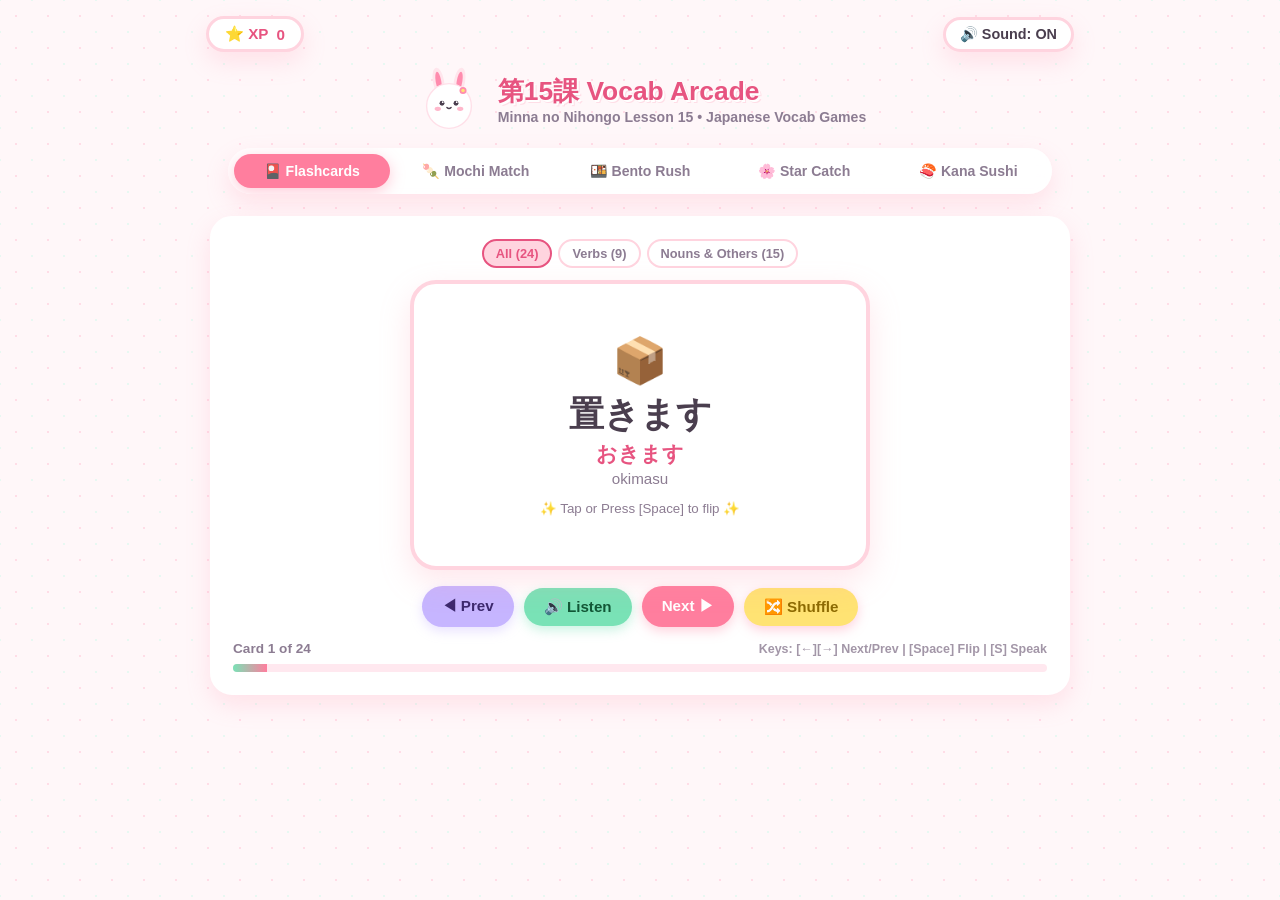
==== Exercise.htm @ 70bf2cc8 "Quick update" ====
<!DOCTYPE html>
<html lang="ja">
<head>
  <meta charset="UTF-8">
  <meta name="viewport" content="width=device-width, initial-scale=1.0, maximum-scale=1.0, user-scalable=no">
  <title>みんなの日本語 第15課 | Kawaii Vocab Arcade 🌸</title>
  <style>
    :root {
      --bg-cream: #FFF7F9;
      --card-bg: #FFFFFF;
      --pink-primary: #FF7E9E;
      --pink-light: #FFD4DF;
      --pink-deep: #E75480;
      --mint: #79E2B6;
      --mint-dark: #2F9B6E;
      --mint-light: #EEFFF7;
      --lavender: #C6B5FF;
      --sky: #8CD9FF;
      --yellow: #FFE373;
      --yellow-dark: #8C6A00;
      --text-main: #4A3E4E;
      --text-muted: #8C7C92;
      --shadow: 0 10px 25px rgba(255, 142, 170, 0.2);
      --radius: 22px;
      --font-main: 'Segoe UI', -apple-system, BlinkMacSystemFont, 'Hiragino Maru Gothic ProN', 'Meiryo', sans-serif;
    }

    * {
      box-sizing: border-box;
      margin: 0;
      padding: 0;
      user-select: none;
      -webkit-user-select: none;
      -webkit-tap-highlight-color: transparent;
    }

    body {
      background: var(--bg-cream);
      color: var(--text-main);
      font-family: var(--font-main);
      min-height: 100vh;
      display: flex;
      flex-direction: column;
      align-items: center;
      padding-bottom: 40px;
      overflow-x: hidden;
      background-image: 
        radial-gradient(#FFDDE7 1.5px, transparent 1.5px),
        radial-gradient(#E8F8F2 1.5px, var(--bg-cream) 1.5px);
      background-size: 32px 32px;
      background-position: 0 0, 16px 16px;
    }

    header {
      width: 100%;
      max-width: 900px;
      padding: 16px 16px 8px;
      display: flex;
      flex-direction: column;
      align-items: center;
    }

    .top-bar {
      width: 100%;
      display: flex;
      justify-content: space-between;
      align-items: center;
      margin-bottom: 12px;
    }

    .xp-badge {
      background: white;
      border: 3px solid var(--pink-light);
      padding: 6px 16px;
      border-radius: 50px;
      font-weight: 800;
      font-size: 0.95rem;
      color: var(--pink-deep);
      box-shadow: var(--shadow);
      display: flex;
      align-items: center;
      gap: 8px;
    }

    .audio-toggle-btn {
      background: white;
      border: 3px solid var(--pink-light);
      border-radius: 50px;
      padding: 6px 14px;
      cursor: pointer;
      font-size: 0.9rem;
      font-weight: 700;
      color: var(--text-main);
      box-shadow: var(--shadow);
      transition: all 0.2s;
    }
    .audio-toggle-btn:active {
      transform: scale(0.96);
    }

    .header-content {
      display: flex;
      align-items: center;
      gap: 14px;
      margin-bottom: 14px;
    }

    .mascot-container {
      width: 70px;
      height: 70px;
      animation: float 3s ease-in-out infinite;
      cursor: pointer;
      transition: transform 0.2s;
      flex-shrink: 0;
    }
    .mascot-container:active {
      transform: scale(1.15) rotate(6deg);
    }

    @keyframes float {
      0%, 100% { transform: translateY(0px); }
      50% { transform: translateY(-7px); }
    }

    .title-group h1 {
      font-size: 1.65rem;
      font-weight: 900;
      color: var(--pink-deep);
      text-shadow: 2px 2px 0px #FFF, 3px 3px 0px rgba(255, 126, 158, 0.2);
    }

    .title-group p {
      font-size: 0.88rem;
      color: var(--text-muted);
      font-weight: 600;
    }

    .tabs-nav {
      display: flex;
      gap: 8px;
      max-width: 900px;
      width: 95%;
      overflow-x: auto;
      padding: 6px;
      background: rgba(255, 255, 255, 0.9);
      backdrop-filter: blur(8px);
      border-radius: 50px;
      box-shadow: var(--shadow);
      scrollbar-width: none;
    }
    .tabs-nav::-webkit-scrollbar { display: none; }

    .tab-btn {
      flex: 1;
      min-width: 120px;
      padding: 9px 12px;
      border: none;
      outline: none;
      background: transparent;
      border-radius: 40px;
      font-family: inherit;
      font-weight: 800;
      font-size: 0.88rem;
      color: var(--text-muted);
      cursor: pointer;
      display: flex;
      align-items: center;
      justify-content: center;
      gap: 6px;
      transition: all 0.2s ease;
      white-space: nowrap;
    }

    .tab-btn.active {
      background: var(--pink-primary);
      color: white;
      box-shadow: 0 4px 15px rgba(255, 126, 158, 0.4);
    }

    main {
      width: 95%;
      max-width: 860px;
      margin-top: 14px;
    }

    .game-section {
      display: none;
      animation: fadeIn 0.25s ease-out forwards;
    }
    .game-section.active {
      display: block;
    }

    @keyframes fadeIn {
      from { opacity: 0; transform: translateY(6px); }
      to { opacity: 1; transform: translateY(0); }
    }

    .kawaii-box {
      background: var(--card-bg);
      border-radius: var(--radius);
      box-shadow: var(--shadow);
      border: 3px solid #FFF;
      padding: 20px;
      position: relative;
    }

    .btn-cute {
      background: var(--pink-primary);
      color: white;
      border: none;
      padding: 10px 20px;
      border-radius: 50px;
      font-family: inherit;
      font-size: 0.95rem;
      font-weight: 800;
      cursor: pointer;
      transition: all 0.15s;
      box-shadow: 0 4px 12px rgba(255, 126, 158, 0.35);
      display: inline-flex;
      align-items: center;
      justify-content: center;
      gap: 6px;
    }
    .btn-cute:active { transform: scale(0.96); }

    .btn-mint {
      background: var(--mint);
      color: #115736;
      box-shadow: 0 4px 12px rgba(121, 226, 182, 0.4);
    }

    .btn-lavender {
      background: var(--lavender);
      color: #3b286d;
      box-shadow: 0 4px 12px rgba(198, 181, 255, 0.4);
    }

    /* GAME 1: FLASHCARDS */
    .flashcard-wrapper {
      perspective: 1000px;
      width: 100%;
      max-width: 460px;
      height: 290px;
      margin: 10px auto 16px;
      cursor: pointer;
    }

    .flashcard-inner {
      width: 100%;
      height: 100%;
      position: relative;
      transform-style: preserve-3d;
      transition: transform 0.5s cubic-bezier(0.175, 0.885, 0.32, 1.2);
      border-radius: 26px;
      box-shadow: 0 12px 30px rgba(255, 158, 181, 0.25);
    }

    .flashcard-wrapper.flipped .flashcard-inner {
      transform: rotateY(180deg);
    }

    .card-face {
      position: absolute;
      width: 100%;
      height: 100%;
      backface-visibility: hidden;
      -webkit-backface-visibility: hidden;
      border-radius: 26px;
      background: white;
      border: 4px solid var(--pink-light);
      display: flex;
      flex-direction: column;
      justify-content: center;
      align-items: center;
      padding: 20px;
      text-align: center;
    }

    .card-back {
      transform: rotateY(180deg);
      background: #FFFDF9;
      border-color: var(--yellow);
    }

    .card-face .card-icon {
      font-size: 2.8rem;
      margin-bottom: 4px;
    }

    .card-face .kanji-text {
      font-size: 2.2rem;
      font-weight: 900;
      color: var(--text-main);
    }

    .card-face .kana-text {
      font-size: 1.3rem;
      font-weight: 700;
      color: var(--pink-deep);
      margin-top: 2px;
    }

    .card-face .romaji-text {
      font-size: 0.95rem;
      color: var(--text-muted);
      margin-top: 2px;
    }

    .card-face .english-text {
      font-size: 1.6rem;
      font-weight: 900;
      color: var(--pink-deep);
      margin-bottom: 10px;
    }

    .example-sentence {
      background: #FFF0F5;
      padding: 10px 14px;
      border-radius: 12px;
      font-size: 0.9rem;
      color: #6C4A5B;
      border-left: 4px solid var(--pink-primary);
      text-align: left;
      width: 100%;
    }

    .card-controls {
      display: flex;
      justify-content: center;
      align-items: center;
      gap: 10px;
      flex-wrap: wrap;
    }

    .card-meta-bar {
      display: flex;
      justify-content: space-between;
      align-items: center;
      font-weight: 700;
      color: var(--text-muted);
      font-size: 0.85rem;
      margin-top: 14px;
    }

    .progress-bar-container {
      width: 100%;
      height: 8px;
      background: #FFE8EF;
      border-radius: 20px;
      overflow: hidden;
      margin-top: 8px;
    }

    .progress-fill {
      height: 100%;
      background: linear-gradient(90deg, var(--mint), var(--pink-primary));
      width: 0%;
      transition: width 0.3s;
    }

    .filter-tags {
      display: flex;
      gap: 6px;
      justify-content: center;
      margin-bottom: 12px;
      flex-wrap: wrap;
    }

    .tag-btn {
      padding: 5px 12px;
      border-radius: 30px;
      border: 2px solid var(--pink-light);
      background: white;
      font-size: 0.8rem;
      font-weight: 700;
      color: var(--text-muted);
      cursor: pointer;
    }
    .tag-btn.active {
      background: var(--pink-light);
      color: var(--pink-deep);
      border-color: var(--pink-deep);
    }

    /* GAME 2: MOCHI MATCH (MEMORY) */
    .memory-stats {
      display: flex;
      justify-content: space-around;
      margin-bottom: 14px;
      font-weight: 800;
      color: var(--text-muted);
      font-size: 0.95rem;
    }
    .memory-stats span {
      color: var(--pink-deep);
      font-size: 1.15rem;
    }

    .memory-grid {
      display: grid;
      grid-template-columns: repeat(4, 1fr);
      gap: 10px;
    }

    @media (max-width: 600px) {
      .memory-grid {
        grid-template-columns: repeat(3, 1fr);
      }
    }

    .memory-card {
      height: 100px;
      position: relative;
      cursor: pointer;
      border-radius: 16px;
      perspective: 800px;
    }

    .memory-card-inner {
      width: 100%;
      height: 100%;
      position: relative;
      transform-style: preserve-3d;
      transition: transform 0.35s ease;
      border-radius: 16px;
    }

    .memory-card.flipped .memory-card-inner,
    .memory-card.matched .memory-card-inner {
      transform: rotateY(180deg);
    }

    .memory-face {
      position: absolute;
      width: 100%;
      height: 100%;
      backface-visibility: hidden;
      -webkit-backface-visibility: hidden;
      border-radius: 16px;
      display: flex;
      flex-direction: column;
      justify-content: center;
      align-items: center;
      padding: 6px;
      text-align: center;
      font-weight: 800;
      border: 3px solid #FFF;
      box-shadow: 0 4px 10px rgba(255, 142, 170, 0.15);
    }

    .memory-front {
      background: linear-gradient(135deg, #FFB8CE, #FF8CAE);
      color: white;
      font-size: 1.8rem;
    }

    .memory-back {
      background: white;
      transform: rotateY(180deg);
      border-color: var(--pink-light);
      color: var(--text-main);
      font-size: 0.92rem;
      line-height: 1.2;
    }

    .memory-back .sub {
      font-size: 0.75rem;
      color: var(--pink-deep);
      margin-top: 3px;
      font-weight: 700;
    }

    /* Fixed matched state */
    .memory-card.matched {
      pointer-events: none;
      cursor: default;
    }

    .memory-card.matched .memory-back {
      background: var(--mint-light) !important;
      border: 3px solid var(--mint-dark) !important;
      box-shadow: 0 4px 12px rgba(61, 184, 133, 0.35);
    }

    .memory-card.matched .sub {
      color: var(--mint-dark);
    }

    .matched-badge {
      position: absolute;
      top: 3px;
      right: 5px;
      font-size: 0.75rem;
      color: var(--mint-dark);
    }

    /* GAME 3: BENTO SPEED QUIZ */
    .quiz-header {
      display: flex;
      justify-content: space-between;
      align-items: center;
      margin-bottom: 10px;
    }

    .quiz-streak {
      background: var(--yellow);
      color: var(--yellow-dark);
      padding: 5px 12px;
      border-radius: 30px;
      font-weight: 800;
      font-size: 0.85rem;
      display: inline-flex;
      align-items: center;
      gap: 4px;
    }

    .timer-bar {
      width: 100%;
      height: 9px;
      background: #FFE8EE;
      border-radius: 20px;
      overflow: hidden;
      margin-bottom: 16px;
    }

    .timer-fill {
      height: 100%;
      background: var(--pink-primary);
      width: 100%;
      transition: width 0.1s linear;
    }

    .quiz-question-box {
      text-align: center;
      padding: 22px 16px;
      background: #FFF9FA;
      border: 3px dashed var(--pink-light);
      border-radius: 18px;
      margin-bottom: 18px;
    }

    .quiz-prompt-label {
      font-size: 0.8rem;
      font-weight: 700;
      color: var(--text-muted);
      text-transform: uppercase;
      letter-spacing: 1px;
    }

    .quiz-prompt-word {
      font-size: 2.1rem;
      font-weight: 900;
      color: var(--pink-deep);
      margin-top: 4px;
    }

    .quiz-prompt-sub {
      font-size: 1.1rem;
      color: var(--text-muted);
      font-weight: 700;
    }

    .quiz-options-grid {
      display: grid;
      grid-template-columns: 1fr 1fr;
      gap: 12px;
    }

    @media (max-width: 550px) {
      .quiz-options-grid { grid-template-columns: 1fr; }
    }

    .quiz-opt-btn {
      background: white;
      border: 3px solid var(--pink-light);
      padding: 14px 12px;
      border-radius: 16px;
      font-family: inherit;
      font-size: 1rem;
      font-weight: 800;
      color: var(--text-main);
      cursor: pointer;
      transition: all 0.15s;
      display: flex;
      align-items: center;
      justify-content: flex-start;
      gap: 10px;
      text-align: left;
    }

    .quiz-opt-key {
      background: #FFE5EE;
      color: var(--pink-deep);
      width: 26px;
      height: 26px;
      border-radius: 50%;
      display: flex;
      align-items: center;
      justify-content: center;
      font-size: 0.8rem;
      flex-shrink: 0;
    }

    .quiz-opt-btn:active {
      transform: scale(0.98);
    }

    .quiz-opt-btn.correct {
      background: var(--mint) !important;
      border-color: var(--mint-dark) !important;
      color: #0A5531 !important;
    }

    .quiz-opt-btn.wrong {
      background: #FFD4D4 !important;
      border-color: #FF6868 !important;
      color: #901111 !important;
    }

    /* GAME 4: FALLING STAR CATCHER */
    .catcher-arena {
      width: 100%;
      height: 360px;
      background: linear-gradient(180deg, #1A1838 0%, #3B2A63 70%, #683F75 100%);
      border-radius: 20px;
      position: relative;
      overflow: hidden;
      box-shadow: inset 0 0 20px rgba(0,0,0,0.3);
    }

    .catcher-pause-screen {
      position: absolute;
      top: 0;
      left: 0;
      width: 100%;
      height: 100%;
      background: rgba(26, 24, 56, 0.88);
      backdrop-filter: blur(4px);
      display: none;
      flex-direction: column;
      justify-content: center;
      align-items: center;
      color: white;
      z-index: 50;
      text-align: center;
      padding: 20px;
    }

    .falling-star {
      position: absolute;
      background: white;
      padding: 8px 16px;
      border-radius: 30px;
      font-weight: 900;
      font-size: 1.15rem;
      color: #3C1E5A;
      box-shadow: 0 0 15px rgba(255, 255, 255, 0.9), 0 0 30px rgba(255, 215, 100, 0.5);
      border: 3px solid var(--yellow);
      display: flex;
      align-items: center;
      gap: 6px;
      white-space: nowrap;
      z-index: 10;
      transform: translateX(-50%);
    }

    .star-basket-zone {
      position: absolute;
      bottom: 0;
      left: 0;
      width: 100%;
      padding: 10px;
      display: grid;
      grid-template-columns: repeat(3, 1fr);
      gap: 8px;
      background: rgba(255, 255, 255, 0.15);
      backdrop-filter: blur(5px);
    }

    .basket-btn {
      background: white;
      border: 3px solid var(--yellow);
      border-radius: 14px;
      padding: 10px 4px;
      font-family: inherit;
      font-weight: 800;
      font-size: 0.85rem;
      color: #3C1E5A;
      cursor: pointer;
      text-align: center;
      transition: all 0.15s;
    }
    .basket-btn:active {
      background: var(--yellow);
      transform: scale(0.96);
    }

    .catcher-stats {
      display: flex;
      justify-content: space-between;
      color: white;
      font-weight: 800;
      padding: 10px 16px;
      font-size: 0.95rem;
      position: relative;
      z-index: 5;
    }

    /* GAME 5: SUSHI KANA SCRAMBLE */
    .scramble-target {
      text-align: center;
      margin-bottom: 18px;
    }

    .scramble-en {
      font-size: 1.65rem;
      font-weight: 900;
      color: var(--pink-deep);
    }

    .scramble-kanji {
      font-size: 1.1rem;
      color: var(--text-muted);
      font-weight: 700;
      margin-top: 3px;
    }

    .scramble-slots {
      display: flex;
      gap: 8px;
      justify-content: center;
      margin-bottom: 20px;
      min-height: 55px;
      flex-wrap: wrap;
    }

    .slot-box {
      width: 50px;
      height: 55px;
      border-bottom: 4px solid var(--pink-primary);
      background: #FFF1F5;
      border-radius: 12px 12px 4px 4px;
      display: flex;
      align-items: center;
      justify-content: center;
      font-size: 1.5rem;
      font-weight: 900;
      color: var(--pink-deep);
      cursor: pointer;
      transition: all 0.15s;
    }
    .slot-box:active {
      background: #FFE2EB;
    }

    .scramble-tiles {
      display: flex;
      gap: 10px;
      justify-content: center;
      flex-wrap: wrap;
      margin-bottom: 20px;
    }

    .kana-tile {
      width: 54px;
      height: 58px;
      background: white;
      border: 3px solid var(--pink-light);
      border-radius: 16px;
      display: flex;
      align-items: center;
      justify-content: center;
      font-size: 1.5rem;
      font-weight: 900;
      color: var(--text-main);
      cursor: pointer;
      box-shadow: 0 4px 10px rgba(255, 142, 170, 0.15);
      transition: all 0.15s;
    }
    .kana-tile:active {
      transform: scale(0.92);
    }

    .kana-tile.used {
      opacity: 0.2;
      transform: scale(0.9);
      pointer-events: none;
    }

    /* MODAL */
    .modal-overlay {
      position: fixed;
      top: 0;
      left: 0;
      width: 100vw;
      height: 100vh;
      background: rgba(0, 0, 0, 0.45);
      backdrop-filter: blur(4px);
      display: none;
      justify-content: center;
      align-items: center;
      z-index: 1000;
      padding: 20px;
    }

    .modal-overlay.active {
      display: flex;
      animation: fadeIn 0.3s;
    }

    .modal-card {
      background: white;
      border-radius: 26px;
      padding: 30px 20px;
      text-align: center;
      max-width: 400px;
      width: 100%;
      border: 4px solid var(--pink-light);
      box-shadow: 0 20px 40px rgba(0,0,0,0.2);
    }

    .modal-card h2 {
      font-size: 1.8rem;
      color: var(--pink-deep);
      margin-bottom: 8px;
    }

    .modal-card p {
      color: var(--text-muted);
      margin-bottom: 20px;
      font-weight: 600;
      font-size: 0.95rem;
    }

    #confetti-canvas {
      position: fixed;
      top: 0;
      left: 0;
      width: 100%;
      height: 100%;
      pointer-events: none;
      z-index: 999;
    }
  </style>
</head>
<body>

  <canvas id="confetti-canvas"></canvas>

  <header>
    <div class="top-bar">
      <div class="xp-badge">
        <span>⭐ XP</span>
        <span id="player-xp">0</span>
      </div>
      <button class="audio-toggle-btn" id="sound-btn" onclick="toggleAudio()">🔊 Sound: ON</button>
    </div>

    <div class="header-content">
      <div class="mascot-container" onclick="mascotCheer()" title="Click me for a cheer!">
        <svg viewBox="0 0 100 100" width="100%" height="100%">
          <ellipse cx="35" cy="25" rx="8" ry="20" fill="#FFE5EC" transform="rotate(-10 35 25)" />
          <ellipse cx="35" cy="25" rx="4" ry="14" fill="#FF8CAE" transform="rotate(-10 35 25)" />
          <ellipse cx="65" cy="25" rx="8" ry="20" fill="#FFE5EC" transform="rotate(10 65 25)" />
          <ellipse cx="65" cy="25" rx="4" ry="14" fill="#FF8CAE" transform="rotate(10 65 25)" />
          <circle cx="50" cy="60" r="32" fill="#FFFFFF" stroke="#FFE0E9" stroke-width="2" />
          <circle cx="40" cy="56" r="3.5" fill="#4A3E4E" />
          <circle cx="41" cy="54.5" r="1.2" fill="#FFFFFF" />
          <circle cx="60" cy="56" r="3.5" fill="#4A3E4E" />
          <circle cx="61" cy="54.5" r="1.2" fill="#FFFFFF" />
          <ellipse cx="34" cy="64" rx="4.5" ry="3" fill="#FFA5BE" opacity="0.8" />
          <ellipse cx="66" cy="64" rx="4.5" ry="3" fill="#FFA5BE" opacity="0.8" />
          <path d="M 47 62 Q 50 65 53 62" fill="none" stroke="#4A3E4E" stroke-width="2" stroke-linecap="round" />
          <circle cx="70" cy="38" r="5" fill="#FF8CAE" />
          <circle cx="70" cy="38" r="2.5" fill="#FFE373" />
        </svg>
      </div>

      <div class="title-group">
        <h1 id="lesson-title">第15課 Vocab Arcade</h1>
        <p id="lesson-subtitle">Minna no Nihongo Lesson 15 • Japanese Vocab Games</p>
      </div>
    </div>

    <nav class="tabs-nav">
      <button class="tab-btn active" data-tab="cards" onclick="switchTab('cards', this)">🎴 Flashcards</button>
      <button class="tab-btn" data-tab="memory" onclick="switchTab('memory', this)">🍡 Mochi Match</button>
      <button class="tab-btn" data-tab="quiz" onclick="switchTab('quiz', this)">🍱 Bento Rush</button>
      <button class="tab-btn" data-tab="catcher" onclick="switchTab('catcher', this)">🌸 Star Catch</button>
      <button class="tab-btn" data-tab="scramble" onclick="switchTab('scramble', this)">🍣 Kana Sushi</button>
      <button class="tab-btn" id="guide-tab" data-tab="guide" onclick="switchTab('guide', this)" style="display:none;">📘 Lesson Guide</button>
    </nav>
  </header>

  <main>
    <!-- TAB 1: FLASHCARDS -->
    <section id="tab-cards" class="game-section active">
      <div class="kawaii-box">
        <div class="filter-tags" id="filter-tags">
          <button class="tag-btn active" onclick="filterCards('all', this)">All (24)</button>
          <button class="tag-btn" onclick="filterCards('verb', this)">Verbs (9)</button>
          <button class="tag-btn" onclick="filterCards('noun', this)">Nouns & Others (15)</button>
        </div>

        <div class="flashcard-wrapper" onclick="flipCard()">
          <div class="flashcard-inner" id="flashcard-inner">
            <div class="card-face card-front">
              <div class="card-icon" id="fc-icon">📦</div>
              <div class="kanji-text" id="fc-kanji">置きます</div>
              <div class="kana-text" id="fc-kana">おきます</div>
              <div class="romaji-text" id="fc-romaji">okimasu</div>
              <small style="margin-top: 14px; color: var(--text-muted);">✨ Tap or Press [Space] to flip ✨</small>
            </div>
            <div class="card-face card-back">
              <div class="card-icon" id="fc-icon-back">📦</div>
              <div class="english-text" id="fc-en">put, place</div>
              <div class="example-sentence" id="fc-example">ここに 荷物を 置いても いいです。</div>
              <small style="margin-top: 12px; color: var(--text-muted);">Grammar point: 〜てもいいです</small>
            </div>
          </div>
        </div>

        <div class="card-controls">
          <button class="btn-cute btn-lavender" onclick="prevCard()" title="Keyboard: [←]">◀ Prev</button>
          <button class="btn-cute btn-mint" onclick="speakCurrentCard()" title="Keyboard: [S]">🔊 Listen</button>
          <button class="btn-cute" onclick="nextCard()" title="Keyboard: [→]">Next ▶</button>
          <button class="btn-cute" style="background: var(--yellow); color: var(--yellow-dark);" onclick="shuffleCards()">🔀 Shuffle</button>
        </div>

        <div class="card-meta-bar">
          <span id="fc-counter">Card 1 of 24</span>
          <span style="font-size: 0.78rem; opacity: 0.8;">Keys: [←][→] Next/Prev | [Space] Flip | [S] Speak</span>
        </div>

        <div class="progress-bar-container">
          <div class="progress-fill" id="card-progress"></div>
        </div>
      </div>
    </section>

    <section id="tab-guide" class="game-section">
      <div class="kawaii-box" id="lesson-guide"></div>
    </section>

    <!-- TAB 2: MOCHI MATCH -->
    <section id="tab-memory" class="game-section">
      <div class="kawaii-box">
        <div class="memory-stats">
          <div>Moves: <span id="memory-moves">0</span></div>
          <div>Pairs Left: <span id="memory-left">8</span></div>
          <div>Best: <span id="memory-best">-</span></div>
        </div>
        <div class="memory-grid" id="memory-grid"></div>
        <div style="text-align: center; margin-top: 20px;">
          <button class="btn-cute btn-mint" onclick="initMemoryGame()">🔄 Restart Board</button>
        </div>
      </div>
    </section>

    <!-- TAB 3: BENTO SPEED QUIZ -->
    <section id="tab-quiz" class="game-section">
      <div class="kawaii-box">
        <div class="quiz-header">
          <div class="xp-badge">Q <span id="quiz-curr">1</span>/10</div>
          <div class="quiz-streak" id="streak-indicator">🔥 Streak: 0</div>
          <div style="font-weight: 800; color: var(--pink-deep);" id="quiz-score">Score: 0</div>
        </div>

        <div class="timer-bar">
          <div class="timer-fill" id="quiz-timer-fill"></div>
        </div>

        <div class="quiz-question-box">
          <div class="quiz-prompt-label">Select the correct English translation:</div>
          <div class="quiz-prompt-word" id="quiz-prompt">歯医者</div>
          <div class="quiz-prompt-sub" id="quiz-prompt-sub">はいしゃ</div>
        </div>

        <div class="quiz-options-grid" id="quiz-options"></div>
        <div style="margin-top: 14px; text-align: center; font-size: 0.82rem; color: var(--text-muted); font-weight: 700;">
          💡 Tip: You can also press keys [1], [2], [3], [4] on your keyboard!
        </div>
      </div>
    </section>

    <!-- TAB 4: FALLING STAR CATCHER -->
    <section id="tab-catcher" class="game-section">
      <div class="kawaii-box">
        <div class="catcher-arena" id="catcher-arena">
          <div class="catcher-stats">
            <div>Score: <span id="catcher-score">0</span></div>
            <div>Lives: <span id="catcher-lives">❤️❤️❤️</span></div>
          </div>

          <div class="catcher-pause-screen" id="catcher-pause-overlay">
            <h3 style="font-size: 1.6rem; margin-bottom: 8px;">Game Paused ⏸️</h3>
            <p style="margin-bottom: 14px; opacity: 0.85; font-size: 0.9rem;">Tap resume whenever you are ready!</p>
            <button class="btn-cute btn-mint" onclick="resumeCatcher()">▶ Resume</button>
          </div>

          <div class="falling-star" id="active-star" style="display:none; top: 0; left: 50%;">
            ⭐ <span id="star-text">服</span>
          </div>

          <div class="star-basket-zone" id="catcher-baskets"></div>
        </div>
        <div style="text-align: center; margin-top: 14px;">
          <button class="btn-cute btn-mint" id="catcher-start-btn" onclick="startCatcherGame()">🚀 Start Game</button>
        </div>
      </div>
    </section>

    <!-- TAB 5: SUSHI KANA SCRAMBLE -->
    <section id="tab-scramble" class="game-section">
      <div class="kawaii-box">
        <div class="scramble-target">
          <div style="font-size: 2.3rem;" id="scramble-icon">👗</div>
          <div class="scramble-en" id="scramble-en">clothes</div>
          <div class="scramble-kanji" id="scramble-kanji">Kanji: 服</div>
          <div style="font-size: 0.8rem; color: var(--text-muted); margin-top: 4px;">Tap any placed letter below to remove it!</div>
        </div>

        <div class="scramble-slots" id="scramble-slots"></div>
        <div class="scramble-tiles" id="scramble-tiles"></div>

        <div style="display: flex; justify-content: center; gap: 10px; flex-wrap: wrap;">
          <button class="btn-cute btn-lavender" onclick="clearScramble()">↩ Reset</button>
          <button class="btn-cute btn-mint" onclick="hintScramble()">💡 Hint</button>
          <button class="btn-cute" onclick="nextScrambleWord()">Next Word ▶</button>
        </div>
      </div>
    </section>
  </main>

  <!-- MODAL -->
  <div class="modal-overlay" id="win-modal">
    <div class="modal-card">
      <div style="font-size: 3.2rem; margin-bottom: 6px;">🎉🌸</div>
      <h2 id="modal-title">Subarashii! (素晴らしい)</h2>
      <p id="modal-desc">Challenge completed!</p>
      <button class="btn-cute btn-mint" onclick="closeModal()">Yatta! Play Again</button>
    </div>
  </div>

  <script>
    /* =========================================================
       1. VOCABULARY DATABASE (MINNA NO NIHONGO LESSON 15)
    ========================================================== */
    let LESSON_15_VOCAB = [
      { kanji: "置きます", kana: "おきます", romaji: "okimasu", en: "put, place", type: "verb", icon: "📦", example: "ここに 荷物を 置いても いいですか。" },
      { kanji: "作ります", kana: "つくります", romaji: "tsukurimasu", en: "make, produce", type: "verb", icon: "🛠️", example: "日本の 会社は 車を 作っています。" },
      { kanji: "売ります", kana: "うります", romaji: "urimasu", en: "sell", type: "verb", icon: "🏷️", example: "あの 店で 古い 本を 売っています。" },
      { kanji: "知ります", kana: "しります", romaji: "shirimasu", en: "get to know", type: "verb", icon: "💡", example: "その ニュースを 知りました。" },
      { kanji: "知っています", kana: "しっています", romaji: "shitte imasu", en: "know", type: "verb", icon: "🧠", example: "市役所の 電話番号を 知っていますか。" },
      { kanji: "住みます", kana: "すみます", romaji: "sumimasu", en: "to live, reside", type: "verb", icon: "🏡", example: "来年 東京に 住みます。" },
      { kanji: "住んでいます", kana: "すんでいます", romaji: "sunde imasu", en: "living (in)", type: "verb", icon: "🏘️", example: "私は 大阪に 住んでいます。" },
      { kanji: "研究します", kana: "けんきゅうします", romaji: "kenkyuu shimasu", en: "do research", type: "verb", icon: "🔬", example: "大学で 経済を 研究しています。" },
      { kanji: "資料", kana: "しりょう", romaji: "shiryou", en: "materials, data", type: "noun", icon: "📑", example: "会議の 資料を 読みます。" },
      { kanji: "カタログ", kana: "カタログ", romaji: "katarogu", en: "catalogue", type: "noun", icon: "📖", example: "新しい 製品の カタログを 見ます。" },
      { kanji: "時刻表", kana: "じこくひょう", romaji: "jikokuhyou", en: "timetable", type: "noun", icon: "🕒", example: "新幹線の 時刻表を 調べます。" },
      { kanji: "服", kana: "ふく", romaji: "fuku", en: "clothes", type: "noun", icon: "👗", example: "デパートで 服を 買いました。" },
      { kanji: "製品", kana: "せいひん", romaji: "seihin", en: "products, goods", type: "noun", icon: "📱", example: "これは 電気の 製品です。" },
      { kanji: "ソフト", kana: "ソフト", romaji: "sofuto", en: "software", type: "noun", icon: "💾", example: "ゲームの ソフトを 作ります。" },
      { kanji: "専門", kana: "せんもん", romaji: "senmon", en: "specialty, field", type: "noun", icon: "🎓", example: "私の 専門は コンピューターです。" },
      { kanji: "歯医者", kana: "はいしゃ", romaji: "haisha", en: "dentist", type: "noun", icon: "🦷", example: "歯が 痛いので 歯医者へ 行きます。" },
      { kanji: "床屋", kana: "とこや", romaji: "tokoya", en: "barber, barbershop", type: "noun", icon: "💈", example: "日曜日に 床屋へ 行きました。" },
      { kanji: "プレイガイド", kana: "プレイガイド", romaji: "pureigaido", en: "theater ticket agency", type: "noun", icon: "🎟️", example: "プレイガイドで チケットを 買いました。" },
      { kanji: "独身", kana: "どくしん", romaji: "dokushin", en: "single, unmarried", type: "noun", icon: "👤", example: "ミラーさんは 独身です。" },
      { kanji: "特に", kana: "とくに", romaji: "tokuni", en: "especially", type: "noun", icon: "⭐", example: "日本料理、特に 寿司が 好きです。" },
      { kanji: "思い出します", kana: "おもいだします", romaji: "omoidashimasu", en: "remember, recall", type: "verb", icon: "💭", example: "国の 家族を 思い出します。" },
      { kanji: "ご家族", kana: "ごかぞく", romaji: "gokazoku", en: "your family (polite)", type: "noun", icon: "👨‍👩‍👧‍👦", example: "ご家族は どこに 住んでいますか。" },
      { kanji: "いらっしゃいます", kana: "いらっしゃいます", romaji: "irasshaimasu", en: "be (honorific of います)", type: "verb", icon: "✨", example: "先生は 教室に いらっしゃいます。" },
      { kanji: "高校", kana: "こうこう", romaji: "koukou", en: "senior high school", type: "noun", icon: "🏫", example: "妹は 高校生です。" }
    ];

    // Lesson 1 uses the same arcade engine as Lesson 15. These are original
    // study cards and examples, kept separate so later lessons can be added
    // without changing the games.
    const LESSON_1_VOCAB = [
      {kanji:'私',kana:'わたし',romaji:'watashi',en:'I; me',type:'people',icon:'🙋',example:'私は ジェイです。'},
      {kanji:'私たち',kana:'わたしたち',romaji:'watashitachi',en:'we; us',type:'people',icon:'👥',example:'私たちは 学生です。'},
      {kanji:'あなた',kana:'あなた',romaji:'anata',en:'you',type:'people',icon:'👉',example:'あなたは 学生ですか。'},
      {kanji:'あの人',kana:'あのひと',romaji:'ano hito',en:'that person',type:'people',icon:'👤',example:'あの人は 先生です。'},
      {kanji:'皆さん',kana:'みなさん',romaji:'minasan',en:'everyone; everyone (polite)',type:'people',icon:'🧑‍🤝‍🧑',example:'皆さんは 学生です。'},
      {kanji:'～さん',kana:'～さん',romaji:'~san',en:'polite name suffix',type:'people',icon:'🏷️',example:'田中さんは 日本人です。'},
      {kanji:'～ちゃん',kana:'～ちゃん',romaji:'~chan',en:'affectionate name suffix',type:'people',icon:'🌸',example:'ゆきちゃんは 学生です。'},
      {kanji:'～君',kana:'～くん',romaji:'~kun',en:'suffix often used for boys/young men',type:'people',icon:'⭐',example:'木村君は 会社員です。'},
      {kanji:'～人',kana:'～じん',romaji:'~jin',en:'person from; nationality suffix',type:'people',icon:'🌍',example:'私は フィリピン人です。'},
      {kanji:'先生',kana:'せんせい',romaji:'sensei',en:'teacher; instructor',type:'people',icon:'👩‍🏫',example:'山田先生は 日本語の 先生です。'},
      {kanji:'教師',kana:'きょうし',romaji:'kyoushi',en:'teacher (occupation)',type:'people',icon:'📚',example:'父は 教師です。'},
      {kanji:'学生',kana:'がくせい',romaji:'gakusei',en:'student',type:'people',icon:'🎓',example:'私は 大学の 学生です。'},
      {kanji:'会社員',kana:'かいしゃいん',romaji:'kaishain',en:'company employee',type:'people',icon:'💼',example:'兄は 会社員です。'},
      {kanji:'社員',kana:'しゃいん',romaji:'shain',en:'employee; staff member',type:'people',icon:'🪪',example:'私は さくら会社の 社員です。'},
      {kanji:'銀行員',kana:'ぎんこういん',romaji:'ginkouin',en:'bank employee',type:'people',icon:'🏦',example:'母は 銀行員です。'},
      {kanji:'医者',kana:'いしゃ',romaji:'isha',en:'doctor',type:'people',icon:'🩺',example:'あの人は 医者です。'},
      {kanji:'研究者',kana:'けんきゅうしゃ',romaji:'kenkyuusha',en:'researcher',type:'people',icon:'🔬',example:'リーさんは 研究者です。'},
      {kanji:'エンジニア',kana:'エンジニア',romaji:'enjinia',en:'engineer',type:'people',icon:'💻',example:'姉は エンジニアです。'},
      {kanji:'大学',kana:'だいがく',romaji:'daigaku',en:'university',type:'places',icon:'🏫',example:'ここは みどり大学です。'},
      {kanji:'病院',kana:'びょういん',romaji:'byouin',en:'hospital',type:'places',icon:'🏥',example:'あそこは 病院です。'},
      {kanji:'電気',kana:'でんき',romaji:'denki',en:'electricity; electric',type:'places',icon:'⚡',example:'父は 電気会社の 社員です。'},
      {kanji:'日本',kana:'にほん',romaji:'Nihon',en:'Japan',type:'places',icon:'🗾',example:'日本は きれいな 国です。'},
      {kanji:'アメリカ',kana:'アメリカ',romaji:'Amerika',en:'the United States',type:'places',icon:'🇺🇸',example:'アンナさんは アメリカ人です。'},
      {kanji:'イギリス',kana:'イギリス',romaji:'Igirisu',en:'the United Kingdom',type:'places',icon:'🇬🇧',example:'ジョンさんは イギリス人です。'},
      {kanji:'インド',kana:'インド',romaji:'Indo',en:'India',type:'places',icon:'🇮🇳',example:'ラジさんは インド人です。'},
      {kanji:'インドネシア',kana:'インドネシア',romaji:'Indoneshia',en:'Indonesia',type:'places',icon:'🇮🇩',example:'リナさんは インドネシア人です。'},
      {kanji:'韓国',kana:'かんこく',romaji:'Kankoku',en:'Korea',type:'places',icon:'🇰🇷',example:'キムさんは 韓国人です。'},
      {kanji:'タイ',kana:'タイ',romaji:'Tai',en:'Thailand',type:'places',icon:'🇹🇭',example:'ナリさんは タイ人です。'},
      {kanji:'中国',kana:'ちゅうごく',romaji:'Chuugoku',en:'China',type:'places',icon:'🇨🇳',example:'ワンさんは 中国人です。'},
      {kanji:'ドイツ',kana:'ドイツ',romaji:'Doitsu',en:'Germany',type:'places',icon:'🇩🇪',example:'ミュラーさんは ドイツ人です。'},
      {kanji:'～歳',kana:'～さい',romaji:'~sai',en:'~ years old',type:'useful',icon:'🎂',example:'私は 二十歳です。'},
      {kanji:'何歳',kana:'なんさい',romaji:'nansai',en:'how old',type:'useful',icon:'❓',example:'おいくつですか。'},
      {kanji:'はい',kana:'はい',romaji:'hai',en:'yes',type:'useful',icon:'✅',example:'はい、学生です。'},
      {kanji:'いいえ',kana:'いいえ',romaji:'iie',en:'no',type:'useful',icon:'❌',example:'いいえ、学生じゃありません。'},
      {kanji:'失礼ですが',kana:'しつれいですが',romaji:'shitsurei desu ga',en:'excuse me, but…',type:'useful',icon:'🙇',example:'失礼ですが、お名前は？'},
      {kanji:'お名前は？',kana:'おなまえは',romaji:'onamae wa',en:'what is your name?',type:'useful',icon:'📝',example:'お名前は？'},
      {kanji:'初めまして',kana:'はじめまして',romaji:'hajimemashite',en:'nice to meet you (first meeting)',type:'useful',icon:'🤝',example:'初めまして。私は アミです。'},
      {kanji:'どうぞよろしく',kana:'どうぞよろしく',romaji:'douzo yoroshiku',en:'pleased to meet you',type:'useful',icon:'🌟',example:'どうぞよろしく お願いします。'},
      {kanji:'こちらは～さんです',kana:'こちらは～さんです',romaji:'kochira wa ~san desu',en:'this is Mr./Ms. …',type:'useful',icon:'👋',example:'こちらは 田中さんです。'}
    ];

    const arcadeLesson = new URLSearchParams(window.location.search).get('lesson');
    const isLessonOne = arcadeLesson === '1';
    if (isLessonOne) {
      LESSON_15_VOCAB = LESSON_1_VOCAB;
      document.title = 'みんなの日本語 第1課 | Kawaii Vocab Arcade 🌸';
      document.getElementById('lesson-title').textContent = '第1課 Vocab Arcade';
      document.getElementById('lesson-subtitle').textContent = 'Minna no Nihongo Lesson 1 • Complete Study Arcade';
      document.getElementById('filter-tags').innerHTML = `
        <button class="tag-btn active" onclick="filterCards('all', this)">All (${LESSON_1_VOCAB.length})</button>
        <button class="tag-btn" onclick="filterCards('people', this)">People & jobs (${LESSON_1_VOCAB.filter(v => v.type === 'people').length})</button>
        <button class="tag-btn" onclick="filterCards('places', this)">Places & countries (${LESSON_1_VOCAB.filter(v => v.type === 'places').length})</button>
        <button class="tag-btn" onclick="filterCards('useful', this)">Useful phrases (${LESSON_1_VOCAB.filter(v => v.type === 'useful').length})</button>`;
      document.getElementById('guide-tab').style.display = 'flex';
      document.getElementById('lesson-guide').innerHTML = `
        <h2 style="color:var(--pink-deep);margin-bottom:8px;">Lesson 1 Complete Guide 📘</h2>
        <p style="color:var(--text-muted);line-height:1.55;margin-bottom:18px;">Use the five games to master the 39 vocabulary cards, then use this guide for grammar, speaking, and written practice.</p>
        <div style="display:grid;grid-template-columns:repeat(auto-fit,minmax(230px,1fr));gap:12px;">
          <div class="example-sentence"><strong>1. Noun は Noun です</strong><br>Polite identification: “A is B.”<br><br>私は 学生です。<br><em>I am a student.</em></div>
          <div class="example-sentence"><strong>2. Noun は Noun じゃありません</strong><br>Polite everyday negative: “A is not B.”<br><br>私は 先生じゃありません。<br><em>I am not a teacher.</em></div>
          <div class="example-sentence"><strong>3. Noun は Noun ですか</strong><br>Add か to make a yes/no question.<br><br>リーさんは 医者ですか。<br><em>Is Lee a doctor?</em></div>
          <div class="example-sentence"><strong>4. Noun も Noun です</strong><br>も means “also/too” and replaces は.<br><br>アナさんも 学生です。<br><em>Ana is also a student.</em></div>
          <div class="example-sentence"><strong>5. Noun の Noun</strong><br>の links nouns: affiliation or “of.”<br><br>私は さくら大学の 学生です。<br><em>I am a student at Sakura University.</em></div>
          <div class="example-sentence"><strong>Speaking mission</strong><br>Say this aloud with your own details:<br><br>初めまして。私は [name] です。 [country] 人です。どうぞよろしく。</div>
        </div>
        <div style="margin-top:18px;padding:14px;border-radius:14px;background:var(--mint-light);color:#155d3b;line-height:1.6;"><strong>Writing check:</strong> Write three lines: (1) who you are, (2) a job or student status, and (3) one sentence using も. Example: 私は 学生です。アナさんも 学生です。</div>`;
    }

    /* =========================================================
       2. MOBILE-COMPATIBLE SOUND & SPEECH SYNTHESIZER
    ========================================================== */
    class RetroAudio {
      constructor() {
        this.ctx = null;
        this.enabled = true;
        this.unlocked = false;
      }

      init() {
        if (!this.ctx) {
          const AudioContext = window.AudioContext || window.webkitAudioContext;
          if (AudioContext) {
            this.ctx = new AudioContext();
          }
        }
        if (this.ctx && this.ctx.state === 'suspended') {
          this.ctx.resume();
        }
      }

      // Mobile iOS/Android Unlock
      unlock() {
        if (this.unlocked) return;
        this.init();
        if (this.ctx) {
          try {
            const buffer = this.ctx.createBuffer(1, 1, 22050);
            const source = this.ctx.createBufferSource();
            source.buffer = buffer;
            source.connect(this.ctx.destination);
            source.start(0);
            if (this.ctx.state === 'suspended') {
              this.ctx.resume();
            }
            this.unlocked = true;
          } catch (e) {}
        }

        if ('speechSynthesis' in window) {
          try {
            const emptyUtter = new SpeechSynthesisUtterance('');
            window.speechSynthesis.speak(emptyUtter);
          } catch (e) {}
        }
      }

      pop() {
        if (!this.enabled) return;
        this.init();
        if (!this.ctx) return;
        try {
          const osc = this.ctx.createOscillator();
          const g = this.ctx.createGain();
          const now = this.ctx.currentTime;
          osc.type = 'sine';
          osc.frequency.setValueAtTime(400, now);
          osc.frequency.exponentialRampToValueAtTime(800, now + 0.08);
          g.gain.setValueAtTime(0.3, now);
          g.gain.exponentialRampToValueAtTime(0.001, now + 0.08);
          osc.connect(g);
          g.connect(this.ctx.destination);
          osc.start(now);
          osc.stop(now + 0.09);
        } catch (e) {}
      }

      correct() {
        if (!this.enabled) return;
        this.init();
        if (!this.ctx) return;
        try {
          const notes = [523.25, 659.25, 783.99, 1046.50];
          notes.forEach((freq, i) => {
            const osc = this.ctx.createOscillator();
            const g = this.ctx.createGain();
            const now = this.ctx.currentTime + (i * 0.07);
            osc.type = 'triangle';
            osc.frequency.setValueAtTime(freq, now);
            g.gain.setValueAtTime(0.2, now);
            g.gain.exponentialRampToValueAtTime(0.001, now + 0.2);
            osc.connect(g);
            g.connect(this.ctx.destination);
            osc.start(now);
            osc.stop(now + 0.22);
          });
        } catch (e) {}
      }

      wrong() {
        if (!this.enabled) return;
        this.init();
        if (!this.ctx) return;
        try {
          const now = this.ctx.currentTime;
          const osc = this.ctx.createOscillator();
          const g = this.ctx.createGain();
          osc.type = 'sawtooth';
          osc.frequency.setValueAtTime(240, now);
          osc.frequency.linearRampToValueAtTime(140, now + 0.25);
          g.gain.setValueAtTime(0.2, now);
          g.gain.exponentialRampToValueAtTime(0.001, now + 0.25);
          osc.connect(g);
          g.connect(this.ctx.destination);
          osc.start(now);
          osc.stop(now + 0.26);
        } catch (e) {}
      }

      fanfare() {
        if (!this.enabled) return;
        this.init();
        if (!this.ctx) return;
        try {
          const chord = [523.25, 659.25, 783.99, 1046.5, 1318.5];
          chord.forEach((freq, idx) => {
            const osc = this.ctx.createOscillator();
            const g = this.ctx.createGain();
            const now = this.ctx.currentTime + (idx * 0.09);
            osc.type = 'triangle';
            osc.frequency.setValueAtTime(freq, now);
            g.gain.setValueAtTime(0.25, now);
            g.gain.exponentialRampToValueAtTime(0.001, now + 0.35);
            osc.connect(g);
            g.connect(this.ctx.destination);
            osc.start(now);
            osc.stop(now + 0.36);
          });
        } catch (e) {}
      }
    }

    const sound = new RetroAudio();

    // Universal gesture unlock
    ['touchstart', 'touchend', 'pointerdown', 'click'].forEach(evt => {
      document.addEventListener(evt, () => sound.unlock(), { once: true, passive: true });
    });

    function toggleAudio() {
      sound.unlock();
      sound.enabled = !sound.enabled;
      document.getElementById('sound-btn').innerText = sound.enabled ? '🔊 Sound: ON' : '🔇 Sound: OFF';
      if (sound.enabled) sound.pop();
    }

    // Japanese Voice Loader
    let jpVoice = null;
    function loadVoices() {
      if (!('speechSynthesis' in window)) return;
      const voices = window.speechSynthesis.getVoices();
      jpVoice = voices.find(v => v.lang === 'ja-JP' || v.lang.startsWith('ja')) || null;
    }
    if ('speechSynthesis' in window) {
      loadVoices();
      window.speechSynthesis.onvoiceschanged = loadVoices;
    }

    function speakJapanese(text) {
      if (!('speechSynthesis' in window) || !sound.enabled) return;
      try {
        sound.unlock();
        const utter = new SpeechSynthesisUtterance(text);
        utter.lang = 'ja-JP';
        if (jpVoice) utter.voice = jpVoice;
        utter.rate = 0.85;
        window.speechSynthesis.speak(utter);
      } catch (e) {}
    }

    /* =========================================================
       3. GLOBAL APP STATE & TAB SWITCH CONTROLLER
    ========================================================== */
    let playerXP = 0;
    let currentTab = 'cards';

    function addXP(amount) {
      playerXP += amount;
      document.getElementById('player-xp').innerText = playerXP;
    }

    function mascotCheer() {
      sound.correct();
      speakJapanese('よくがんばりましたね！');
      fireConfetti(50);
    }

    function pauseOrStopActiveGames() {
      // 1. Pause Quiz timer
      if (quizTimer) {
        clearInterval(quizTimer);
        quizTimer = null;
      }
      // 2. Pause Star Catcher
      if (catcherActive && !catcherPaused) {
        pauseCatcher();
      }
      // 3. Cancel Speech
      if ('speechSynthesis' in window) {
        window.speechSynthesis.cancel();
      }
    }

    function switchTab(tabId, btnEl) {
      pauseOrStopActiveGames();
      sound.pop();

      document.querySelectorAll('.tab-btn').forEach(b => b.classList.remove('active'));
      document.querySelectorAll('.game-section').forEach(s => s.classList.remove('active'));

      if (btnEl) {
        btnEl.classList.add('active');
      } else {
        const found = document.querySelector(`[data-tab="${tabId}"]`);
        if (found) found.classList.add('active');
      }

      const targetSec = document.getElementById('tab-' + tabId);
      if (targetSec) targetSec.classList.add('active');

      currentTab = tabId;

      if (tabId === 'memory' && memoryCards.length === 0) initMemoryGame();
      if (tabId === 'quiz') {
        if (!quizStarted) startQuiz();
        else resumeQuizTimer();
      }
      if (tabId === 'scramble' && !currentScramble) initScrambleWord();
    }

    /* =========================================================
       TAB 1: FLASHCARDS
    ========================================================== */
    let cardList = [...LESSON_15_VOCAB];
    let cardIndex = 0;

    function renderCard() {
      const item = cardList[cardIndex];
      document.getElementById('fc-icon').innerText = item.icon;
      document.getElementById('fc-kanji').innerText = item.kanji;
      document.getElementById('fc-kana').innerText = item.kana;
      document.getElementById('fc-romaji').innerText = item.romaji;
      document.getElementById('fc-icon-back').innerText = item.icon;
      document.getElementById('fc-en').innerText = item.en;
      document.getElementById('fc-example').innerText = item.example;
      document.getElementById('fc-counter').innerText = `Card ${cardIndex + 1} of ${cardList.length}`;

      const progress = ((cardIndex + 1) / cardList.length) * 100;
      document.getElementById('card-progress').style.width = progress + '%';
      document.querySelector('.flashcard-wrapper').classList.remove('flipped');
    }

    function flipCard() {
      sound.pop();
      document.querySelector('.flashcard-wrapper').classList.toggle('flipped');
    }

    function nextCard() {
      sound.pop();
      cardIndex = (cardIndex + 1) % cardList.length;
      renderCard();
      addXP(2);
    }

    function prevCard() {
      sound.pop();
      cardIndex = (cardIndex - 1 + cardList.length) % cardList.length;
      renderCard();
    }

    function shuffleCards() {
      sound.fanfare();
      cardList.sort(() => Math.random() - 0.5);
      cardIndex = 0;
      renderCard();
    }

    function speakCurrentCard() {
      const item = cardList[cardIndex];
      speakJapanese(item.kana);
    }

    function filterCards(type, btn) {
      sound.pop();
      document.querySelectorAll('.filter-tags .tag-btn').forEach(b => b.classList.remove('active'));
      btn.classList.add('active');

      if (type === 'all') cardList = [...LESSON_15_VOCAB];
      else cardList = LESSON_15_VOCAB.filter(v => v.type === type);

      cardIndex = 0;
      renderCard();
    }

    /* =========================================================
       TAB 2: MOCHI MATCH (PERMANENT MATCH VISIBILITY)
    ========================================================== */
    let memoryCards = [];
    let flippedCards = [];
    let memoryMoves = 0;
    let pairsLeft = 0;
    let memoryBest = localStorage.getItem('minna15_mochi_best') || '-';

    function initMemoryGame() {
      document.getElementById('memory-best').innerText = memoryBest;
      memoryMoves = 0;
      document.getElementById('memory-moves').innerText = memoryMoves;
      flippedCards = [];

      const picked = [...LESSON_15_VOCAB].sort(() => Math.random() - 0.5).slice(0, 8);
      pairsLeft = picked.length;
      document.getElementById('memory-left').innerText = pairsLeft;

      let deck = [];
      picked.forEach((item, id) => {
        deck.push({ id, text: item.kanji, sub: item.kana, isJp: true });
        deck.push({ id, text: item.en, sub: item.icon, isJp: false });
      });
      deck.sort(() => Math.random() - 0.5);
      memoryCards = deck;

      const grid = document.getElementById('memory-grid');
      grid.innerHTML = '';
      deck.forEach((card, idx) => {
        const el = document.createElement('div');
        el.className = 'memory-card';
        el.dataset.idx = idx;
        el.innerHTML = `
          <div class="memory-card-inner">
            <div class="memory-face memory-front">🌸</div>
            <div class="memory-face memory-back">
              <span class="matched-badge" style="display:none;">✓</span>
              <div>${card.text}</div>
              <div class="sub">${card.sub}</div>
            </div>
          </div>
        `;
        el.onclick = () => flipMemoryCard(idx, el);
        grid.appendChild(el);
      });
    }

    function flipMemoryCard(idx, cardEl) {
      if (flippedCards.length >= 2 || cardEl.classList.contains('flipped') || cardEl.classList.contains('matched')) {
        return;
      }

      sound.pop();
      cardEl.classList.add('flipped');
      flippedCards.push({ idx, cardEl });

      if (flippedCards.length === 2) {
        memoryMoves++;
        document.getElementById('memory-moves').innerText = memoryMoves;
        const [first, second] = flippedCards;
        const c1 = memoryCards[first.idx];
        const c2 = memoryCards[second.idx];

        if (c1.id === c2.id) {
          // Correct: remain permanently open and green
          sound.correct();
          first.cardEl.classList.add('matched');
          second.cardEl.classList.add('matched');

          first.cardEl.querySelector('.matched-badge').style.display = 'block';
          second.cardEl.querySelector('.matched-badge').style.display = 'block';

          if (c1.isJp) speakJapanese(c1.sub);
          else if (c2.isJp) speakJapanese(c2.sub);

          flippedCards = [];
          pairsLeft--;
          document.getElementById('memory-left').innerText = pairsLeft;
          addXP(15);

          if (pairsLeft === 0) {
            sound.fanfare();
            fireConfetti(100);
            if (memoryBest === '-' || memoryMoves < parseInt(memoryBest, 10)) {
              memoryBest = memoryMoves;
              localStorage.setItem('minna15_mochi_best', memoryBest);
              document.getElementById('memory-best').innerText = memoryBest;
            }
            showModal('Omedetou! 🍡', `All pairs matched in ${memoryMoves} moves! +100 XP`);
            addXP(100);
          }
        } else {
          // Wrong: close only these two
          sound.wrong();
          setTimeout(() => {
            first.cardEl.classList.remove('flipped');
            second.cardEl.classList.remove('flipped');
            flippedCards = [];
          }, 900);
        }
      }
    }

    /* =========================================================
       TAB 3: BENTO SPEED QUIZ
    ========================================================== */
    let quizQuestionTotal = 10;
    let quizCurrentNum = 0;
    let quizScore = 0;
    let quizStreak = 0;
    let quizTimer = null;
    let quizTimeLeft = 10;
    let quizCurrentItem = null;
    let quizStarted = false;
    let quizLock = false;

    function startQuiz() {
      quizStarted = true;
      quizCurrentNum = 0;
      quizScore = 0;
      quizStreak = 0;
      document.getElementById('quiz-score').innerText = `Score: 0`;
      document.getElementById('streak-indicator').innerText = `🔥 Streak: 0`;
      loadQuizQuestion();
    }

    function resumeQuizTimer() {
      if (!quizStarted || quizLock || quizTimeLeft <= 0) return;
      clearInterval(quizTimer);
      const fill = document.getElementById('quiz-timer-fill');
      quizTimer = setInterval(() => {
        quizTimeLeft -= 0.1;
        fill.style.width = Math.max(0, (quizTimeLeft / 10 * 100)) + '%';
        if (quizTimeLeft <= 0) {
          clearInterval(quizTimer);
          sound.wrong();
          quizStreak = 0;
          document.getElementById('streak-indicator').innerText = `🔥 Streak: 0`;
          highlightCorrectAnswer();
          setTimeout(loadQuizQuestion, 1200);
        }
      }, 100);
    }

    function loadQuizQuestion() {
      clearInterval(quizTimer);
      quizLock = false;

      if (quizCurrentNum >= quizQuestionTotal) {
        sound.fanfare();
        fireConfetti(120);
        showModal('Quiz Complete! 🍱', `Score: ${quizScore} points! Excellent work! +80 XP`);
        addXP(80);
        quizStarted = false;
        return;
      }

      quizCurrentNum++;
      document.getElementById('quiz-curr').innerText = quizCurrentNum;

      quizCurrentItem = LESSON_15_VOCAB[Math.floor(Math.random() * LESSON_15_VOCAB.length)];
      document.getElementById('quiz-prompt').innerText = quizCurrentItem.kanji;
      document.getElementById('quiz-prompt-sub').innerText = quizCurrentItem.kana;
      speakJapanese(quizCurrentItem.kana);

      const distractors = LESSON_15_VOCAB.filter(v => v.kanji !== quizCurrentItem.kanji).sort(() => Math.random() - 0.5);
      const choices = [quizCurrentItem, distractors[0], distractors[1], distractors[2]].sort(() => Math.random() - 0.5);

      const container = document.getElementById('quiz-options');
      container.innerHTML = '';
      choices.forEach((choice, i) => {
        const btn = document.createElement('button');
        btn.className = 'quiz-opt-btn';
        btn.innerHTML = `<span class="quiz-opt-key">${i + 1}</span> ${choice.icon} ${choice.en}`;
        btn.onclick = () => answerQuiz(choice, btn);
        container.appendChild(btn);
      });

      quizTimeLeft = 10;
      const fill = document.getElementById('quiz-timer-fill');
      fill.style.width = '100%';
      resumeQuizTimer();
    }

    function answerQuiz(choice, btn) {
      if (quizLock) return;
      quizLock = true;
      clearInterval(quizTimer);

      const isCorrect = (choice.kanji === quizCurrentItem.kanji);
      if (isCorrect) {
        sound.correct();
        btn.classList.add('correct');
        quizStreak++;
        const gained = 100 + (quizStreak * 20);
        quizScore += gained;
        addXP(20);
        document.getElementById('quiz-score').innerText = `Score: ${quizScore}`;
        document.getElementById('streak-indicator').innerText = `🔥 Streak: ${quizStreak}`;
      } else {
        sound.wrong();
        btn.classList.add('wrong');
        quizStreak = 0;
        document.getElementById('streak-indicator').innerText = `🔥 Streak: 0`;
        highlightCorrectAnswer();
      }

      setTimeout(loadQuizQuestion, 1200);
    }

    function highlightCorrectAnswer() {
      document.querySelectorAll('.quiz-opt-btn').forEach(btn => {
        if (btn.innerText.includes(quizCurrentItem.en)) {
          btn.classList.add('correct');
        }
      });
    }

    /* =========================================================
       TAB 4: FALLING STAR CATCHER
    ========================================================== */
    let catcherScore = 0;
    let catcherLives = 3;
    let catcherActive = false;
    let catcherPaused = false;
    let starInterval = null;
    let currentStarY = 0;
    let currentStarItem = null;

    function startCatcherGame() {
      catcherScore = 0;
      catcherLives = 3;
      catcherActive = true;
      catcherPaused = false;
      document.getElementById('catcher-score').innerText = catcherScore;
      document.getElementById('catcher-lives').innerText = '❤️❤️❤️';
      document.getElementById('catcher-start-btn').style.display = 'none';
      document.getElementById('catcher-pause-overlay').style.display = 'none';
      spawnStar();
    }

    function pauseCatcher() {
      if (!catcherActive || catcherPaused) return;
      catcherPaused = true;
      clearInterval(starInterval);
      document.getElementById('catcher-pause-overlay').style.display = 'flex';
    }

    function resumeCatcher() {
      if (!catcherActive || !catcherPaused) return;
      catcherPaused = false;
      document.getElementById('catcher-pause-overlay').style.display = 'none';
      runStarDescent();
    }

    function spawnStar() {
      if (!catcherActive || catcherPaused) return;
      currentStarY = 15;
      const star = document.getElementById('active-star');
      star.style.display = 'flex';
      star.style.top = currentStarY + 'px';
      star.style.left = (25 + Math.random() * 50) + '%';

      currentStarItem = LESSON_15_VOCAB[Math.floor(Math.random() * LESSON_15_VOCAB.length)];
      document.getElementById('star-text').innerText = `${currentStarItem.kanji} (${currentStarItem.kana})`;

      const distractors = LESSON_15_VOCAB.filter(v => v.kanji !== currentStarItem.kanji).sort(() => Math.random() - 0.5);
      const basketChoices = [currentStarItem, distractors[0], distractors[1]].sort(() => Math.random() - 0.5);

      const zone = document.getElementById('catcher-baskets');
      zone.innerHTML = '';
      basketChoices.forEach(item => {
        const btn = document.createElement('button');
        btn.className = 'basket-btn';
        btn.innerText = item.en;
        btn.onclick = () => catchWord(item);
        zone.appendChild(btn);
      });

      runStarDescent();
    }

    function runStarDescent() {
      clearInterval(starInterval);
      const star = document.getElementById('active-star');
      const speed = 2.2 + (catcherScore / 600);

      starInterval = setInterval(() => {
        currentStarY += speed;
        star.style.top = currentStarY + 'px';

        if (currentStarY > 265) {
          clearInterval(starInterval);
          sound.wrong();
          catcherLives--;
          updateCatcherLives();
        }
      }, 30);
    }

    function catchWord(selectedItem) {
      if (!catcherActive || catcherPaused) return;
      if (selectedItem.kanji === currentStarItem.kanji) {
        sound.correct();
        catcherScore += 100;
        document.getElementById('catcher-score').innerText = catcherScore;
        addXP(15);
        clearInterval(starInterval);
        spawnStar();
      } else {
        sound.wrong();
        catcherLives--;
        updateCatcherLives();
      }
    }

    function updateCatcherLives() {
      let hearts = '';
      for (let i = 0; i < catcherLives; i++) hearts += '❤️';
      document.getElementById('catcher-lives').innerText = hearts || '💀';

      if (catcherLives <= 0) {
        catcherActive = false;
        clearInterval(starInterval);
        document.getElementById('active-star').style.display = 'none';
        document.getElementById('catcher-start-btn').style.display = 'inline-block';
        showModal('Game Over! 🌟', `Final Catch Score: ${catcherScore} points!`);
      } else {
        spawnStar();
      }
    }

    /* =========================================================
       TAB 5: SUSHI KANA SCRAMBLE (WITH SLOT UNDO)
    ========================================================== */
    let scrambleIndex = 0;
    let currentScramble = null;
    let placedLetters = [];

    function initScrambleWord() {
      currentScramble = LESSON_15_VOCAB[scrambleIndex];
      document.getElementById('scramble-icon').innerText = currentScramble.icon;
      document.getElementById('scramble-en').innerText = currentScramble.en;
      document.getElementById('scramble-kanji').innerText = `Kanji: ${currentScramble.kanji}`;

      const kanaChars = currentScramble.kana.split('');
      placedLetters = [];

      renderScrambleSlots();

      const tilesContainer = document.getElementById('scramble-tiles');
      tilesContainer.innerHTML = '';
      const shuffled = [...kanaChars].sort(() => Math.random() - 0.5);

      shuffled.forEach((char, tileId) => {
        const tile = document.createElement('div');
        tile.className = 'kana-tile';
        tile.innerText = char;
        tile.dataset.tileId = tileId;
        tile.onclick = () => selectKanaTile(char, tile);
        tilesContainer.appendChild(tile);
      });
    }

    function renderScrambleSlots() {
      const container = document.getElementById('scramble-slots');
      container.innerHTML = '';
      const totalLen = currentScramble.kana.length;

      for (let i = 0; i < totalLen; i++) {
        const slot = document.createElement('div');
        slot.className = 'slot-box';
        slot.innerText = placedLetters[i] ? placedLetters[i].char : '';
        slot.title = placedLetters[i] ? 'Tap to remove this character' : '';
        slot.onclick = () => removePlacedSlot(i);
        container.appendChild(slot);
      }
    }

    function selectKanaTile(char, tileEl) {
      if (tileEl.classList.contains('used') || placedLetters.length >= currentScramble.kana.length) return;
      sound.pop();
      tileEl.classList.add('used');

      placedLetters.push({ char, tileEl });
      renderScrambleSlots();

      if (placedLetters.length === currentScramble.kana.length) {
        const word = placedLetters.map(p => p.char).join('');
        if (word === currentScramble.kana) {
          sound.correct();
          speakJapanese(currentScramble.kana);
          addXP(25);
          fireConfetti(60);
          setTimeout(nextScrambleWord, 1000);
        } else {
          sound.wrong();
        }
      }
    }

    function removePlacedSlot(index) {
      if (!placedLetters[index]) return;
      sound.pop();
      const removed = placedLetters.splice(index, 1)[0];
      removed.tileEl.classList.remove('used');
      renderScrambleSlots();
    }

    function clearScramble() {
      sound.pop();
      placedLetters.forEach(p => p.tileEl.classList.remove('used'));
      placedLetters = [];
      renderScrambleSlots();
    }

    function hintScramble() {
      sound.pop();
      const nextIdx = placedLetters.length;
      const targetChar = currentScramble.kana[nextIdx];
      if (!targetChar) return;

      const availTile = [...document.querySelectorAll('.kana-tile')].find(
        t => !t.classList.contains('used') && t.innerText === targetChar
      );
      if (availTile) selectKanaTile(targetChar, availTile);
    }

    function nextScrambleWord() {
      scrambleIndex = (scrambleIndex + 1) % LESSON_15_VOCAB.length;
      initScrambleWord();
    }

    /* =========================================================
       KEYBOARD SHORTCUTS
    ========================================================== */
    window.addEventListener('keydown', (e) => {
      if (document.getElementById('win-modal').classList.contains('active')) {
        if (e.key === 'Enter' || e.key === 'Escape') closeModal();
        return;
      }

      if (currentTab === 'cards') {
        if (e.key === 'ArrowRight') nextCard();
        else if (e.key === 'ArrowLeft') prevCard();
        else if (e.key === ' ') { e.preventDefault(); flipCard(); }
        else if (e.key.toLowerCase() === 's') speakCurrentCard();
      } else if (currentTab === 'quiz') {
        if (['1', '2', '3', '4'].includes(e.key)) {
          const idx = parseInt(e.key, 10) - 1;
          const btns = document.querySelectorAll('.quiz-opt-btn');
          if (btns[idx]) btns[idx].click();
        }
      }
    });

    /* =========================================================
       MODAL & CONFETTI ENGINE
    ========================================================== */
    function showModal(title, desc) {
      document.getElementById('modal-title').innerText = title;
      document.getElementById('modal-desc').innerText = desc;
      document.getElementById('win-modal').classList.add('active');
    }

    function closeModal() {
      sound.pop();
      document.getElementById('win-modal').classList.remove('active');
      if (currentTab === 'memory') initMemoryGame();
      if (currentTab === 'quiz') startQuiz();
    }

    const canvas = document.getElementById('confetti-canvas');
    const ctx = canvas.getContext('2d');
    let particles = [];

    function resizeCanvas() {
      canvas.width = window.innerWidth;
      canvas.height = window.innerHeight;
    }
    window.addEventListener('resize', resizeCanvas);
    resizeCanvas();

    function fireConfetti(count = 70) {
      const colors = ['#FF7E9E', '#FFB8D2', '#79E2B6', '#FFE373', '#8CD9FF', '#C6B5FF'];
      for (let i = 0; i < count; i++) {
        particles.push({
          x: canvas.width / 2,
          y: canvas.height / 2,
          vx: (Math.random() - 0.5) * 14,
          vy: (Math.random() - 0.8) * 14,
          size: Math.random() * 8 + 5,
          color: colors[Math.floor(Math.random() * colors.length)],
          rot: Math.random() * 360,
          vrot: (Math.random() - 0.5) * 10,
          alpha: 1
        });
      }
    }

    function updateConfetti() {
      ctx.clearRect(0, 0, canvas.width, canvas.height);
      for (let i = particles.length - 1; i >= 0; i--) {
        const p = particles[i];
        p.x += p.vx;
        p.y += p.vy;
        p.vy += 0.25;
        p.rot += p.vrot;
        p.alpha -= 0.012;

        ctx.save();
        ctx.translate(p.x, p.y);
        ctx.rotate((p.rot * Math.PI) / 180);
        ctx.fillStyle = p.color;
        ctx.globalAlpha = Math.max(0, p.alpha);
        ctx.fillRect(-p.size / 2, -p.size / 2, p.size, p.size);
        ctx.restore();

        if (p.alpha <= 0) particles.splice(i, 1);
      }
      requestAnimationFrame(updateConfetti);
    }
    requestAnimationFrame(updateConfetti);

    window.addEventListener('DOMContentLoaded', () => {
      renderCard();
    });
  </script>
</body>
</html>
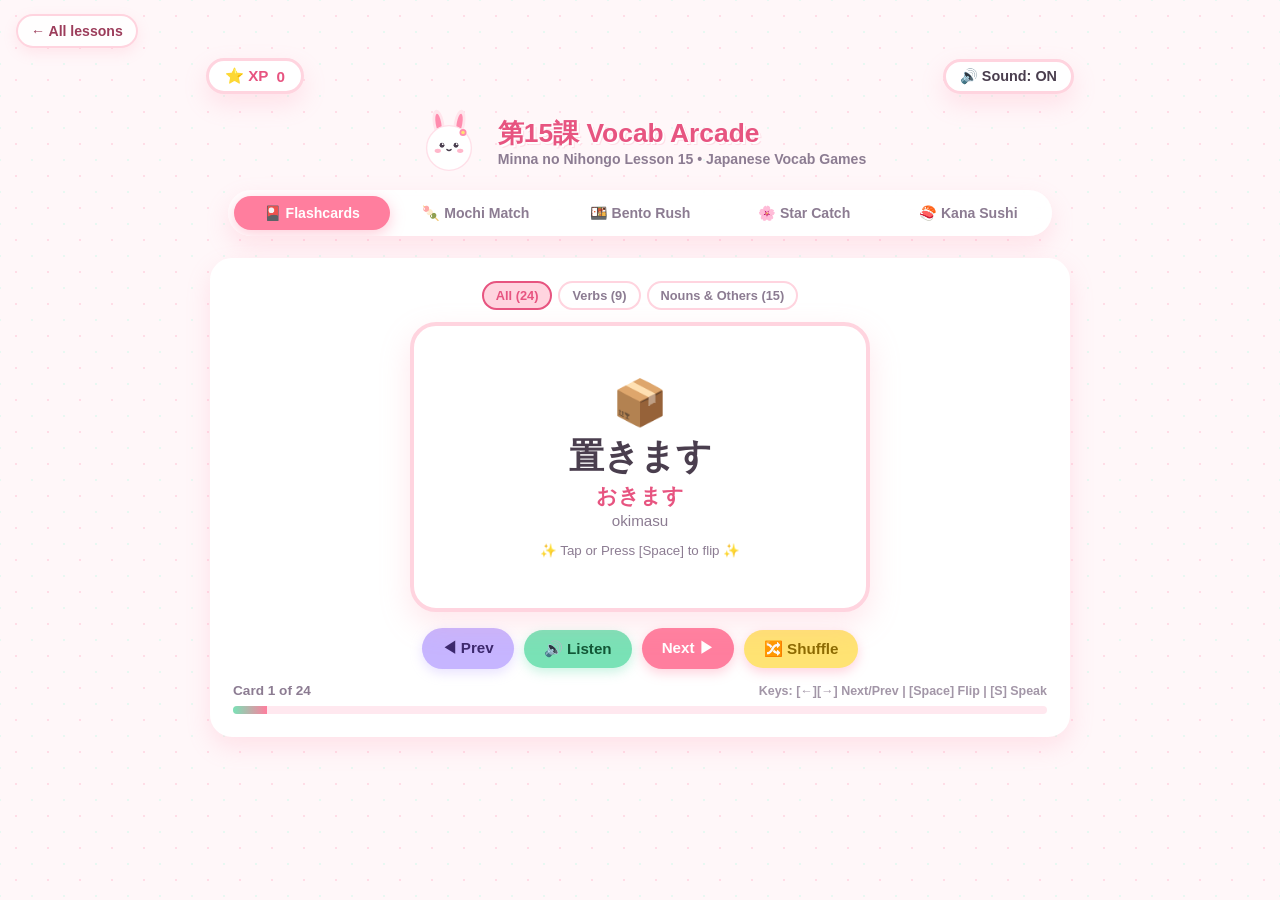
==== commit e34d51d3: "Quick update" ====
--- a/Exercise.htm
+++ b/Exercise.htm
@@ -2,7 +2,7 @@
 <html lang="ja">
 <head>
   <meta charset="UTF-8">
-  <meta name="viewport" content="width=device-width, initial-scale=1.0, maximum-scale=1.0, user-scalable=no">
+  <meta name="viewport" content="width=device-width, initial-scale=1.0">
   <title>みんなの日本語 第15課 | Kawaii Vocab Arcade 🌸</title>
   <style>
     :root {
@@ -22,7 +22,7 @@
       --text-muted: #8C7C92;
       --shadow: 0 10px 25px rgba(255, 142, 170, 0.2);
       --radius: 22px;
-      --font-main: 'Segoe UI', -apple-system, BlinkMacSystemFont, 'Hiragino Maru Gothic ProN', 'Meiryo', sans-serif;
+      --font-main: -apple-system, BlinkMacSystemFont, 'Hiragino Sans', 'Yu Gothic', 'Meiryo', 'Noto Sans JP', sans-serif;
     }
 
     * {
@@ -59,6 +59,21 @@
       flex-direction: column;
       align-items: center;
     }
+
+    .course-back {
+      align-self: flex-start;
+      margin: 14px 16px -6px;
+      color: #9C3D5B;
+      background: rgba(255,255,255,0.92);
+      border: 2px solid var(--pink-light);
+      border-radius: 999px;
+      padding: 7px 13px;
+      text-decoration: none;
+      font-weight: 800;
+      font-size: 0.88rem;
+      box-shadow: 0 5px 14px rgba(255, 142, 170, 0.16);
+    }
+    .course-back:focus-visible { outline: 3px solid var(--sky); outline-offset: 2px; }
 
     .top-bar {
       width: 100%;
@@ -847,6 +862,7 @@
 <body>
 
   <canvas id="confetti-canvas"></canvas>
+  <a class="course-back" href="index.html" aria-label="Return to all lessons">← All lessons</a>
 
   <header>
     <div class="top-bar">
@@ -1082,6 +1098,7 @@
       {kanji:'私たち',kana:'わたしたち',romaji:'watashitachi',en:'we; us',type:'people',icon:'👥',example:'私たちは 学生です。'},
       {kanji:'あなた',kana:'あなた',romaji:'anata',en:'you',type:'people',icon:'👉',example:'あなたは 学生ですか。'},
       {kanji:'あの人',kana:'あのひと',romaji:'ano hito',en:'that person',type:'people',icon:'👤',example:'あの人は 先生です。'},
+      {kanji:'あの方',kana:'あのかた',romaji:'ano kata',en:'that person (polite)',type:'people',icon:'🙇',example:'あの方は どなたですか。'},
       {kanji:'皆さん',kana:'みなさん',romaji:'minasan',en:'everyone; everyone (polite)',type:'people',icon:'🧑‍🤝‍🧑',example:'皆さんは 学生です。'},
       {kanji:'～さん',kana:'～さん',romaji:'~san',en:'polite name suffix',type:'people',icon:'🏷️',example:'田中さんは 日本人です。'},
       {kanji:'～ちゃん',kana:'～ちゃん',romaji:'~chan',en:'affectionate name suffix',type:'people',icon:'🌸',example:'ゆきちゃんは 学生です。'},
@@ -1110,13 +1127,15 @@
       {kanji:'ドイツ',kana:'ドイツ',romaji:'Doitsu',en:'Germany',type:'places',icon:'🇩🇪',example:'ミュラーさんは ドイツ人です。'},
       {kanji:'～歳',kana:'～さい',romaji:'~sai',en:'~ years old',type:'useful',icon:'🎂',example:'私は 二十歳です。'},
       {kanji:'何歳',kana:'なんさい',romaji:'nansai',en:'how old',type:'useful',icon:'❓',example:'おいくつですか。'},
+      {kanji:'どなた',kana:'どなた',romaji:'donata',en:'who (polite)',type:'useful',icon:'❔',example:'あの方は どなたですか。'},
       {kanji:'はい',kana:'はい',romaji:'hai',en:'yes',type:'useful',icon:'✅',example:'はい、学生です。'},
       {kanji:'いいえ',kana:'いいえ',romaji:'iie',en:'no',type:'useful',icon:'❌',example:'いいえ、学生じゃありません。'},
       {kanji:'失礼ですが',kana:'しつれいですが',romaji:'shitsurei desu ga',en:'excuse me, but…',type:'useful',icon:'🙇',example:'失礼ですが、お名前は？'},
       {kanji:'お名前は？',kana:'おなまえは',romaji:'onamae wa',en:'what is your name?',type:'useful',icon:'📝',example:'お名前は？'},
       {kanji:'初めまして',kana:'はじめまして',romaji:'hajimemashite',en:'nice to meet you (first meeting)',type:'useful',icon:'🤝',example:'初めまして。私は アミです。'},
       {kanji:'どうぞよろしく',kana:'どうぞよろしく',romaji:'douzo yoroshiku',en:'pleased to meet you',type:'useful',icon:'🌟',example:'どうぞよろしく お願いします。'},
-      {kanji:'こちらは～さんです',kana:'こちらは～さんです',romaji:'kochira wa ~san desu',en:'this is Mr./Ms. …',type:'useful',icon:'👋',example:'こちらは 田中さんです。'}
+      {kanji:'こちらは～さんです',kana:'こちらは～さんです',romaji:'kochira wa ~san desu',en:'this is Mr./Ms. …',type:'useful',icon:'👋',example:'こちらは 田中さんです。'},
+      {kanji:'～から来ました',kana:'～から きました',romaji:'~ kara kimashita',en:'came from ~',type:'useful',icon:'✈️',example:'私は フィリピンから 来ました。'}
     ];
 
     const arcadeLesson = new URLSearchParams(window.location.search).get('lesson');
@@ -1132,19 +1151,54 @@
         <button class="tag-btn" onclick="filterCards('places', this)">Places & countries (${LESSON_1_VOCAB.filter(v => v.type === 'places').length})</button>
         <button class="tag-btn" onclick="filterCards('useful', this)">Useful phrases (${LESSON_1_VOCAB.filter(v => v.type === 'useful').length})</button>`;
       document.getElementById('guide-tab').style.display = 'flex';
-      document.getElementById('lesson-guide').innerHTML = `
+      document.getElementById('lesson-guide').innerHTML = buildLessonOneGuide();
+    }
+
+    function buildLessonOneGuide() {
+      const vocabRows = LESSON_1_VOCAB.map((v, i) => `<div style="padding:9px;border-bottom:1px solid #F3DCE4;"><strong>${i + 1}. ${v.icon} ${v.kanji}</strong><br><span style="color:var(--pink-deep);font-size:.88rem;">${v.kana} · ${v.romaji}</span><br><span style="color:var(--text-muted);font-size:.88rem;">${v.en}</span></div>`).join('');
+      const question = (prompt, choices, note) => `<div style="margin:14px 0;padding:14px;background:#FFF9FA;border-radius:14px;"><strong>${prompt}</strong><div style="display:grid;gap:7px;margin-top:10px;">${choices.map(c => `<button class="quiz-opt-btn" data-correct="${c.ok}" onclick="checkGuideChoice(this)">${c.text}</button>`).join('')}</div><p class="guide-feedback" style="display:none;margin:10px 0 0;color:var(--text-muted);line-height:1.45;">${note}</p></div>`;
+      return `
         <h2 style="color:var(--pink-deep);margin-bottom:8px;">Lesson 1 Complete Guide 📘</h2>
-        <p style="color:var(--text-muted);line-height:1.55;margin-bottom:18px;">Use the five games to master the 39 vocabulary cards, then use this guide for grammar, speaking, and written practice.</p>
-        <div style="display:grid;grid-template-columns:repeat(auto-fit,minmax(230px,1fr));gap:12px;">
-          <div class="example-sentence"><strong>1. Noun は Noun です</strong><br>Polite identification: “A is B.”<br><br>私は 学生です。<br><em>I am a student.</em></div>
-          <div class="example-sentence"><strong>2. Noun は Noun じゃありません</strong><br>Polite everyday negative: “A is not B.”<br><br>私は 先生じゃありません。<br><em>I am not a teacher.</em></div>
-          <div class="example-sentence"><strong>3. Noun は Noun ですか</strong><br>Add か to make a yes/no question.<br><br>リーさんは 医者ですか。<br><em>Is Lee a doctor?</em></div>
-          <div class="example-sentence"><strong>4. Noun も Noun です</strong><br>も means “also/too” and replaces は.<br><br>アナさんも 学生です。<br><em>Ana is also a student.</em></div>
-          <div class="example-sentence"><strong>5. Noun の Noun</strong><br>の links nouns: affiliation or “of.”<br><br>私は さくら大学の 学生です。<br><em>I am a student at Sakura University.</em></div>
-          <div class="example-sentence"><strong>Speaking mission</strong><br>Say this aloud with your own details:<br><br>初めまして。私は [name] です。 [country] 人です。どうぞよろしく。</div>
-        </div>
-        <div style="margin-top:18px;padding:14px;border-radius:14px;background:var(--mint-light);color:#155d3b;line-height:1.6;"><strong>Writing check:</strong> Write three lines: (1) who you are, (2) a job or student status, and (3) one sentence using も. Example: 私は 学生です。アナさんも 学生です。</div>`;
-    }
+        <p style="color:var(--text-muted);line-height:1.55;margin-bottom:18px;">Study the guide in this order: learn the words, read the grammar slowly, complete the reading, then write your own introduction. The five arcade games are your vocabulary review.</p>
+
+        <details open style="margin-bottom:16px;"><summary style="cursor:pointer;font-weight:900;color:var(--pink-deep);font-size:1.08rem;">1. Full vocabulary reference (${LESSON_1_VOCAB.length} cards)</summary><p style="color:var(--text-muted);line-height:1.45;">This is the complete set used by the games for this Lesson 1 study page. Tap a card in Flashcards to hear its Japanese pronunciation.</p><div style="display:grid;grid-template-columns:repeat(auto-fit,minmax(190px,1fr));gap:0 14px;background:#FFF9FA;padding:8px 14px;border-radius:14px;">${vocabRows}</div></details>
+
+        <details open style="margin-bottom:16px;"><summary style="cursor:pointer;font-weight:900;color:var(--pink-deep);font-size:1.08rem;">2. Grammar, explained with examples</summary>
+          <div style="display:grid;gap:12px;margin-top:12px;">
+            <div class="example-sentence"><strong>① Noun は Noun です — “A is B.”</strong><br><br><strong>は</strong> marks what you are talking about. In this pattern, it is pronounced <em>wa</em>, not <em>ha</em>. <strong>です</strong> makes the sentence polite.<br><br>私は 学生です。<br><em>I am a student.</em><br><br>ミラーさんは エンジニアです。<br><em>Mr. Miller is an engineer.</em></div>
+            <div class="example-sentence"><strong>② Noun は Noun じゃありません — “A is not B.”</strong><br><br>Replace です with <strong>じゃありません</strong> for a polite everyday negative. Do not add です after じゃありません.<br><br>私は 先生じゃありません。<br><em>I am not a teacher.</em><br><br>田中さんは 医者じゃありません。会社員です。<br><em>Ms. Tanaka is not a doctor. She is a company employee.</em></div>
+            <div class="example-sentence"><strong>③ Noun は Noun ですか — polite yes/no questions</strong><br><br>Add <strong>か</strong> at the end. Japanese keeps normal word order; your voice does not need to rise as much as in English.<br><br>サントスさんは 学生ですか。<br><em>Is Mr. Santos a student?</em><br><br>はい、学生です。／いいえ、学生じゃありません。<br><em>Yes, he is. / No, he is not.</em></div>
+            <div class="example-sentence"><strong>④ Noun も Noun です — “A is also B.”</strong><br><br><strong>も</strong> means “also” or “too.” It replaces は; do not use はも together here.<br><br>私は フィリピン人です。アナさんも フィリピン人です。<br><em>I am Filipino. Ana is also Filipino.</em><br><br>リーさんは 学生です。キムさんも 学生です。<br><em>Lee is a student. Kim is also a student.</em></div>
+            <div class="example-sentence"><strong>⑤ Noun の Noun — connection / belonging</strong><br><br><strong>の</strong> joins two nouns. It can show a group, workplace, school, or “of.” Think: the second noun is the main thing.<br><br>私は さくら大学の 学生です。<br><em>I am a student of Sakura University.</em><br><br>私は 富士銀行の 社員です。<br><em>I am an employee of Fuji Bank.</em></div>
+            <div class="example-sentence"><strong>⑥ Asking politely: だれ／どなた, 何歳／おいくつ</strong><br><br>Use <strong>だれ</strong> for “who?” and the more polite <strong>どなた</strong> for “who?” when speaking respectfully. <strong>何歳</strong> asks a child’s age; <strong>おいくつ</strong> is more polite for adults.<br><br>あの方は どなたですか。<br><em>Who is that person?</em><br><br>おいくつですか。<br><em>How old are you? (polite)</em></div>
+          </div>
+        </details>
+
+        <details open style="margin-bottom:16px;"><summary style="cursor:pointer;font-weight:900;color:var(--pink-deep);font-size:1.08rem;">3. Reading: first-day introductions</summary>
+          <div style="margin-top:12px;background:#FFF9FA;border-left:4px solid var(--pink-primary);padding:16px;border-radius:12px;line-height:1.8;"><strong>あい:</strong> 初めまして。私は あいです。フィリピンから 来ました。さくら大学の 学生です。<br><strong>キム:</strong> 初めまして。私は キムです。韓国人です。私も さくら大学の 学生です。<br><strong>あい:</strong> そうですか。どうぞよろしく。<br><strong>キム:</strong> こちらこそ、どうぞよろしく。</div>
+          <p style="color:var(--text-muted);font-size:.9rem;line-height:1.5;">Translation: Ai is from the Philippines and studies at Sakura University. Kim is Korean and is also a Sakura University student. They greet each other for the first time.</p>
+          ${question('1. Where does Ai come from?', [{text:'Japan',ok:false},{text:'The Philippines',ok:true},{text:'Korea',ok:false},{text:'Thailand',ok:false}], '「フィリピンから 来ました」 means “I came from the Philippines.”')}
+          ${question('2. What do Ai and Kim have in common?', [{text:'They are doctors.',ok:false},{text:'They are both Sakura University students.',ok:true},{text:'They are both teachers.',ok:false},{text:'They are both engineers.',ok:false}], 'も in 「私も さくら大学の 学生です」 tells us Kim is also a Sakura University student.')}
+          ${question('3. Which phrase is appropriate when meeting someone for the first time?', [{text:'初めまして',ok:true},{text:'いいえ',ok:false},{text:'病院',ok:false},{text:'何歳',ok:false}], '初めまして is the standard opening greeting for a first meeting.')}
+        </details>
+
+        <details open><summary style="cursor:pointer;font-weight:900;color:var(--pink-deep);font-size:1.08rem;">4. Write and speak your own introduction</summary>
+          <p style="color:var(--text-muted);line-height:1.5;">Fill this in with your real information. It saves only in this browser on this device; it is not sent anywhere. Use the model only as support, then say your version aloud.</p>
+          <textarea id="lesson1-writing" oninput="saveLessonOneWriting()" placeholder="初めまして。私は ______ です。\n______ 人です。\n______ です。\nどうぞよろしく。" style="width:100%;min-height:150px;border:2px solid var(--pink-light);border-radius:14px;padding:14px;font:inherit;line-height:1.6;resize:vertical;"></textarea>
+          <div style="display:flex;gap:10px;flex-wrap:wrap;margin-top:10px;"><button class="btn-cute btn-mint" onclick="saveLessonOneWriting()">💾 Save on this device</button><button class="btn-cute btn-lavender" onclick="toggleLessonOneModel()">👀 Show model answer</button><button class="btn-cute" onclick="clearLessonOneWriting()">Clear</button></div>
+          <div id="lesson1-model" style="display:none;margin-top:12px;padding:13px;background:var(--mint-light);border-radius:12px;line-height:1.6;"><strong>Model:</strong><br>初めまして。私は ジェイです。フィリピン人です。大学の 学生です。どうぞよろしく。<br><span style="color:var(--text-muted);font-size:.88rem;">Change the name, country, and role so this becomes your introduction.</span></div>
+        </details>`;
+    }
+
+    function checkGuideChoice(button) {
+      const parent = button.parentElement;
+      parent.querySelectorAll('button').forEach(b => { b.disabled = true; b.classList.add(b.dataset.correct === 'true' ? 'correct' : 'wrong'); });
+      parent.parentElement.querySelector('.guide-feedback').style.display = 'block';
+      if (button.dataset.correct === 'true') sound.correct(); else sound.wrong();
+    }
+    function saveLessonOneWriting() { localStorage.setItem('minna_lesson_01_writing', document.getElementById('lesson1-writing').value); }
+    function clearLessonOneWriting() { document.getElementById('lesson1-writing').value = ''; localStorage.removeItem('minna_lesson_01_writing'); }
+    function toggleLessonOneModel() { const model = document.getElementById('lesson1-model'); model.style.display = model.style.display === 'none' ? 'block' : 'none'; }
 
     /* =========================================================
        2. MOBILE-COMPATIBLE SOUND & SPEECH SYNTHESIZER
@@ -1968,6 +2022,10 @@
 
     window.addEventListener('DOMContentLoaded', () => {
       renderCard();
+      if (isLessonOne) {
+        const savedWriting = localStorage.getItem('minna_lesson_01_writing');
+        if (savedWriting) document.getElementById('lesson1-writing').value = savedWriting;
+      }
     });
   </script>
 </body>
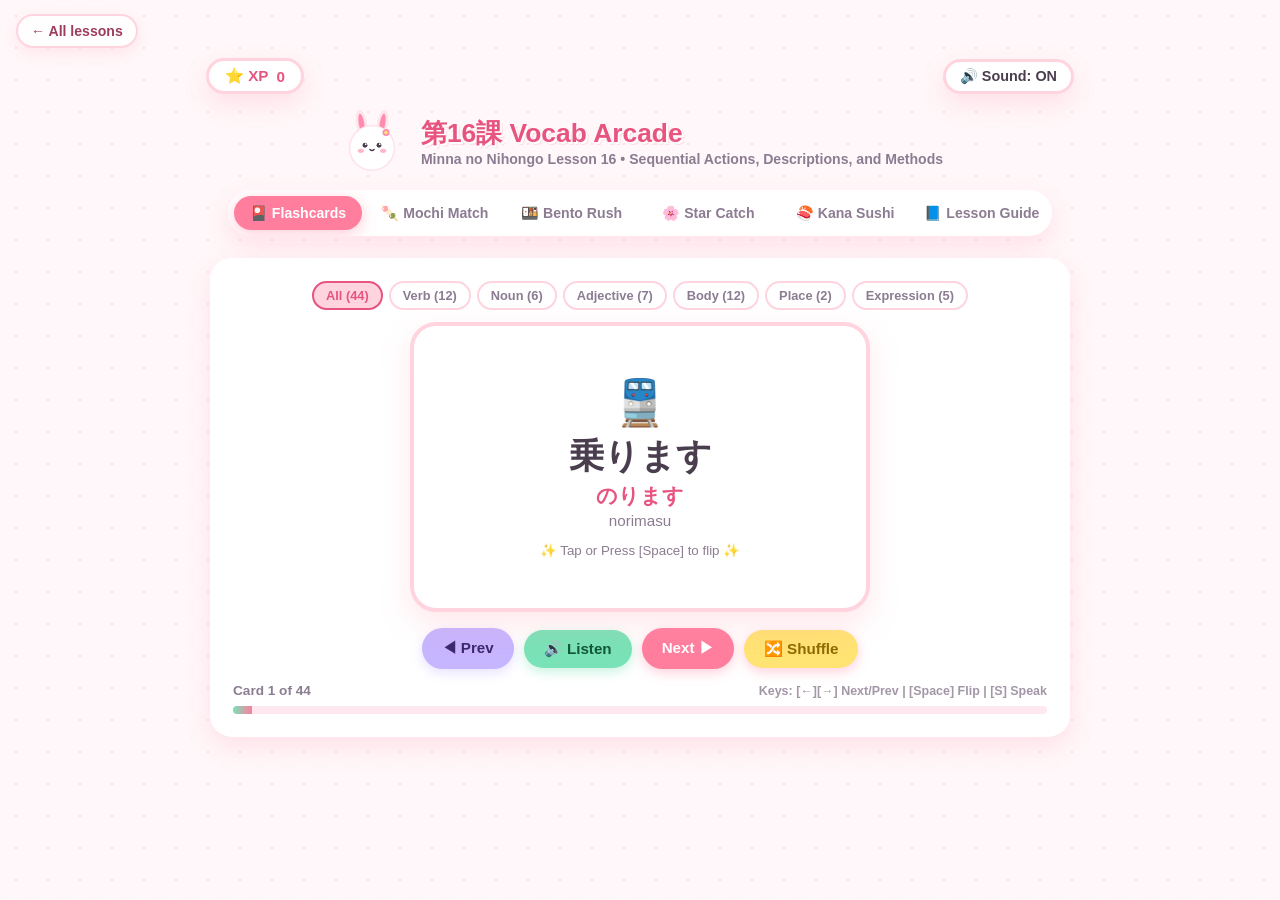
==== commit a04a3aa5: "changed exercise html, to accept lesson js" ====
--- a/Exercise.htm
+++ b/Exercise.htm
@@ -3,7 +3,7 @@
 <head>
   <meta charset="UTF-8">
   <meta name="viewport" content="width=device-width, initial-scale=1.0">
-  <title>みんなの日本語 第15課 | Kawaii Vocab Arcade 🌸</title>
+  <title>みんなの日本語 | Complete Study Arcade 🌸</title>
   <style>
     :root {
       --bg-cream: #FFF7F9;
@@ -72,7 +72,9 @@
       font-weight: 800;
       font-size: 0.88rem;
       box-shadow: 0 5px 14px rgba(255, 142, 170, 0.16);
-    }
+      transition: transform 0.15s;
+    }
+    .course-back:hover { transform: translateY(-2px); }
     .course-back:focus-visible { outline: 3px solid var(--sky); outline-offset: 2px; }
 
     .top-bar {
@@ -109,9 +111,7 @@
       box-shadow: var(--shadow);
       transition: all 0.2s;
     }
-    .audio-toggle-btn:active {
-      transform: scale(0.96);
-    }
+    .audio-toggle-btn:active { transform: scale(0.96); }
 
     .header-content {
       display: flex;
@@ -128,9 +128,7 @@
       transition: transform 0.2s;
       flex-shrink: 0;
     }
-    .mascot-container:active {
-      transform: scale(1.15) rotate(6deg);
-    }
+    .mascot-container:active { transform: scale(1.15) rotate(6deg); }
 
     @keyframes float {
       0%, 100% { transform: translateY(0px); }
@@ -202,9 +200,7 @@
       display: none;
       animation: fadeIn 0.25s ease-out forwards;
     }
-    .game-section.active {
-      display: block;
-    }
+    .game-section.active { display: block; }
 
     @keyframes fadeIn {
       from { opacity: 0; transform: translateY(6px); }
@@ -271,9 +267,7 @@
       box-shadow: 0 12px 30px rgba(255, 158, 181, 0.25);
     }
 
-    .flashcard-wrapper.flipped .flashcard-inner {
-      transform: rotateY(180deg);
-    }
+    .flashcard-wrapper.flipped .flashcard-inner { transform: rotateY(180deg); }
 
     .card-face {
       position: absolute;
@@ -298,36 +292,11 @@
       border-color: var(--yellow);
     }
 
-    .card-face .card-icon {
-      font-size: 2.8rem;
-      margin-bottom: 4px;
-    }
-
-    .card-face .kanji-text {
-      font-size: 2.2rem;
-      font-weight: 900;
-      color: var(--text-main);
-    }
-
-    .card-face .kana-text {
-      font-size: 1.3rem;
-      font-weight: 700;
-      color: var(--pink-deep);
-      margin-top: 2px;
-    }
-
-    .card-face .romaji-text {
-      font-size: 0.95rem;
-      color: var(--text-muted);
-      margin-top: 2px;
-    }
-
-    .card-face .english-text {
-      font-size: 1.6rem;
-      font-weight: 900;
-      color: var(--pink-deep);
-      margin-bottom: 10px;
-    }
+    .card-face .card-icon { font-size: 2.8rem; margin-bottom: 4px; }
+    .card-face .kanji-text { font-size: 2.2rem; font-weight: 900; color: var(--text-main); }
+    .card-face .kana-text { font-size: 1.3rem; font-weight: 700; color: var(--pink-deep); margin-top: 2px; }
+    .card-face .romaji-text { font-size: 0.95rem; color: var(--text-muted); margin-top: 2px; }
+    .card-face .english-text { font-size: 1.5rem; font-weight: 900; color: var(--pink-deep); margin-bottom: 10px; }
 
     .example-sentence {
       background: #FFF0F5;
@@ -338,6 +307,7 @@
       border-left: 4px solid var(--pink-primary);
       text-align: left;
       width: 100%;
+      line-height: 1.45;
     }
 
     .card-controls {
@@ -391,6 +361,7 @@
       font-weight: 700;
       color: var(--text-muted);
       cursor: pointer;
+      text-transform: capitalize;
     }
     .tag-btn.active {
       background: var(--pink-light);
@@ -407,10 +378,7 @@
       color: var(--text-muted);
       font-size: 0.95rem;
     }
-    .memory-stats span {
-      color: var(--pink-deep);
-      font-size: 1.15rem;
-    }
+    .memory-stats span { color: var(--pink-deep); font-size: 1.15rem; }
 
     .memory-grid {
       display: grid;
@@ -419,9 +387,7 @@
     }
 
     @media (max-width: 600px) {
-      .memory-grid {
-        grid-template-columns: repeat(3, 1fr);
-      }
+      .memory-grid { grid-template-columns: repeat(3, 1fr); }
     }
 
     .memory-card {
@@ -486,7 +452,6 @@
       font-weight: 700;
     }
 
-    /* Fixed matched state */
     .memory-card.matched {
       pointer-events: none;
       cursor: default;
@@ -498,9 +463,7 @@
       box-shadow: 0 4px 12px rgba(61, 184, 133, 0.35);
     }
 
-    .memory-card.matched .sub {
-      color: var(--mint-dark);
-    }
+    .memory-card.matched .sub { color: var(--mint-dark); }
 
     .matched-badge {
       position: absolute;
@@ -617,9 +580,7 @@
       flex-shrink: 0;
     }
 
-    .quiz-opt-btn:active {
-      transform: scale(0.98);
-    }
+    .quiz-opt-btn:active { transform: scale(0.98); }
 
     .quiz-opt-btn.correct {
       background: var(--mint) !important;
@@ -765,9 +726,7 @@
       cursor: pointer;
       transition: all 0.15s;
     }
-    .slot-box:active {
-      background: #FFE2EB;
-    }
+    .slot-box:active { background: #FFE2EB; }
 
     .scramble-tiles {
       display: flex;
@@ -793,9 +752,7 @@
       box-shadow: 0 4px 10px rgba(255, 142, 170, 0.15);
       transition: all 0.15s;
     }
-    .kana-tile:active {
-      transform: scale(0.92);
-    }
+    .kana-tile:active { transform: scale(0.92); }
 
     .kana-tile.used {
       opacity: 0.2;
@@ -894,8 +851,8 @@
       </div>
 
       <div class="title-group">
-        <h1 id="lesson-title">第15課 Vocab Arcade</h1>
-        <p id="lesson-subtitle">Minna no Nihongo Lesson 15 • Japanese Vocab Games</p>
+        <h1 id="lesson-title">Loading Lesson...</h1>
+        <p id="lesson-subtitle">Minna no Nihongo Study Arcade</p>
       </div>
     </div>
 
@@ -914,25 +871,23 @@
     <section id="tab-cards" class="game-section active">
       <div class="kawaii-box">
         <div class="filter-tags" id="filter-tags">
-          <button class="tag-btn active" onclick="filterCards('all', this)">All (24)</button>
-          <button class="tag-btn" onclick="filterCards('verb', this)">Verbs (9)</button>
-          <button class="tag-btn" onclick="filterCards('noun', this)">Nouns & Others (15)</button>
+          <button class="tag-btn active" onclick="filterCards('all', this)">All</button>
         </div>
 
         <div class="flashcard-wrapper" onclick="flipCard()">
           <div class="flashcard-inner" id="flashcard-inner">
             <div class="card-face card-front">
-              <div class="card-icon" id="fc-icon">📦</div>
-              <div class="kanji-text" id="fc-kanji">置きます</div>
-              <div class="kana-text" id="fc-kana">おきます</div>
-              <div class="romaji-text" id="fc-romaji">okimasu</div>
+              <div class="card-icon" id="fc-icon">🌸</div>
+              <div class="kanji-text" id="fc-kanji">Loading...</div>
+              <div class="kana-text" id="fc-kana">...</div>
+              <div class="romaji-text" id="fc-romaji">...</div>
               <small style="margin-top: 14px; color: var(--text-muted);">✨ Tap or Press [Space] to flip ✨</small>
             </div>
             <div class="card-face card-back">
-              <div class="card-icon" id="fc-icon-back">📦</div>
-              <div class="english-text" id="fc-en">put, place</div>
-              <div class="example-sentence" id="fc-example">ここに 荷物を 置いても いいです。</div>
-              <small style="margin-top: 12px; color: var(--text-muted);">Grammar point: 〜てもいいです</small>
+              <div class="card-icon" id="fc-icon-back">🌸</div>
+              <div class="english-text" id="fc-en">...</div>
+              <div class="example-sentence" id="fc-example">...</div>
+              <small style="margin-top: 12px; color: var(--text-muted);" id="fc-sub-example">Example sentence</small>
             </div>
           </div>
         </div>
@@ -945,7 +900,7 @@
         </div>
 
         <div class="card-meta-bar">
-          <span id="fc-counter">Card 1 of 24</span>
+          <span id="fc-counter">Card 1 of 1</span>
           <span style="font-size: 0.78rem; opacity: 0.8;">Keys: [←][→] Next/Prev | [Space] Flip | [S] Speak</span>
         </div>
 
@@ -955,6 +910,7 @@
       </div>
     </section>
 
+    <!-- TAB: LESSON GUIDE -->
     <section id="tab-guide" class="game-section">
       <div class="kawaii-box" id="lesson-guide"></div>
     </section>
@@ -989,8 +945,8 @@
 
         <div class="quiz-question-box">
           <div class="quiz-prompt-label">Select the correct English translation:</div>
-          <div class="quiz-prompt-word" id="quiz-prompt">歯医者</div>
-          <div class="quiz-prompt-sub" id="quiz-prompt-sub">はいしゃ</div>
+          <div class="quiz-prompt-word" id="quiz-prompt">...</div>
+          <div class="quiz-prompt-sub" id="quiz-prompt-sub">...</div>
         </div>
 
         <div class="quiz-options-grid" id="quiz-options"></div>
@@ -1016,7 +972,7 @@
           </div>
 
           <div class="falling-star" id="active-star" style="display:none; top: 0; left: 50%;">
-            ⭐ <span id="star-text">服</span>
+            ⭐ <span id="star-text">...</span>
           </div>
 
           <div class="star-basket-zone" id="catcher-baskets"></div>
@@ -1031,9 +987,9 @@
     <section id="tab-scramble" class="game-section">
       <div class="kawaii-box">
         <div class="scramble-target">
-          <div style="font-size: 2.3rem;" id="scramble-icon">👗</div>
-          <div class="scramble-en" id="scramble-en">clothes</div>
-          <div class="scramble-kanji" id="scramble-kanji">Kanji: 服</div>
+          <div style="font-size: 2.3rem;" id="scramble-icon">🍣</div>
+          <div class="scramble-en" id="scramble-en">...</div>
+          <div class="scramble-kanji" id="scramble-kanji">Kanji: ...</div>
           <div style="font-size: 0.8rem; color: var(--text-muted); margin-top: 4px;">Tap any placed letter below to remove it!</div>
         </div>
 
@@ -1049,7 +1005,7 @@
     </section>
   </main>
 
-  <!-- MODAL -->
+  <!-- WIN MODAL -->
   <div class="modal-overlay" id="win-modal">
     <div class="modal-card">
       <div style="font-size: 3.2rem; margin-bottom: 6px;">🎉🌸</div>
@@ -1061,144 +1017,308 @@
 
   <script>
     /* =========================================================
-       1. VOCABULARY DATABASE (MINNA NO NIHONGO LESSON 15)
+       1. UNIVERSAL ENGINE: DYNAMIC SUBFOLDER DATA LOADER
     ========================================================== */
-    let LESSON_15_VOCAB = [
-      { kanji: "置きます", kana: "おきます", romaji: "okimasu", en: "put, place", type: "verb", icon: "📦", example: "ここに 荷物を 置いても いいですか。" },
-      { kanji: "作ります", kana: "つくります", romaji: "tsukurimasu", en: "make, produce", type: "verb", icon: "🛠️", example: "日本の 会社は 車を 作っています。" },
-      { kanji: "売ります", kana: "うります", romaji: "urimasu", en: "sell", type: "verb", icon: "🏷️", example: "あの 店で 古い 本を 売っています。" },
-      { kanji: "知ります", kana: "しります", romaji: "shirimasu", en: "get to know", type: "verb", icon: "💡", example: "その ニュースを 知りました。" },
-      { kanji: "知っています", kana: "しっています", romaji: "shitte imasu", en: "know", type: "verb", icon: "🧠", example: "市役所の 電話番号を 知っていますか。" },
-      { kanji: "住みます", kana: "すみます", romaji: "sumimasu", en: "to live, reside", type: "verb", icon: "🏡", example: "来年 東京に 住みます。" },
-      { kanji: "住んでいます", kana: "すんでいます", romaji: "sunde imasu", en: "living (in)", type: "verb", icon: "🏘️", example: "私は 大阪に 住んでいます。" },
-      { kanji: "研究します", kana: "けんきゅうします", romaji: "kenkyuu shimasu", en: "do research", type: "verb", icon: "🔬", example: "大学で 経済を 研究しています。" },
-      { kanji: "資料", kana: "しりょう", romaji: "shiryou", en: "materials, data", type: "noun", icon: "📑", example: "会議の 資料を 読みます。" },
-      { kanji: "カタログ", kana: "カタログ", romaji: "katarogu", en: "catalogue", type: "noun", icon: "📖", example: "新しい 製品の カタログを 見ます。" },
-      { kanji: "時刻表", kana: "じこくひょう", romaji: "jikokuhyou", en: "timetable", type: "noun", icon: "🕒", example: "新幹線の 時刻表を 調べます。" },
-      { kanji: "服", kana: "ふく", romaji: "fuku", en: "clothes", type: "noun", icon: "👗", example: "デパートで 服を 買いました。" },
-      { kanji: "製品", kana: "せいひん", romaji: "seihin", en: "products, goods", type: "noun", icon: "📱", example: "これは 電気の 製品です。" },
-      { kanji: "ソフト", kana: "ソフト", romaji: "sofuto", en: "software", type: "noun", icon: "💾", example: "ゲームの ソフトを 作ります。" },
-      { kanji: "専門", kana: "せんもん", romaji: "senmon", en: "specialty, field", type: "noun", icon: "🎓", example: "私の 専門は コンピューターです。" },
-      { kanji: "歯医者", kana: "はいしゃ", romaji: "haisha", en: "dentist", type: "noun", icon: "🦷", example: "歯が 痛いので 歯医者へ 行きます。" },
-      { kanji: "床屋", kana: "とこや", romaji: "tokoya", en: "barber, barbershop", type: "noun", icon: "💈", example: "日曜日に 床屋へ 行きました。" },
-      { kanji: "プレイガイド", kana: "プレイガイド", romaji: "pureigaido", en: "theater ticket agency", type: "noun", icon: "🎟️", example: "プレイガイドで チケットを 買いました。" },
-      { kanji: "独身", kana: "どくしん", romaji: "dokushin", en: "single, unmarried", type: "noun", icon: "👤", example: "ミラーさんは 独身です。" },
-      { kanji: "特に", kana: "とくに", romaji: "tokuni", en: "especially", type: "noun", icon: "⭐", example: "日本料理、特に 寿司が 好きです。" },
-      { kanji: "思い出します", kana: "おもいだします", romaji: "omoidashimasu", en: "remember, recall", type: "verb", icon: "💭", example: "国の 家族を 思い出します。" },
-      { kanji: "ご家族", kana: "ごかぞく", romaji: "gokazoku", en: "your family (polite)", type: "noun", icon: "👨‍👩‍👧‍👦", example: "ご家族は どこに 住んでいますか。" },
-      { kanji: "いらっしゃいます", kana: "いらっしゃいます", romaji: "irasshaimasu", en: "be (honorific of います)", type: "verb", icon: "✨", example: "先生は 教室に いらっしゃいます。" },
-      { kanji: "高校", kana: "こうこう", romaji: "koukou", en: "senior high school", type: "noun", icon: "🏫", example: "妹は 高校生です。" }
-    ];
-
-    // Lesson 1 uses the same arcade engine as Lesson 15. These are original
-    // study cards and examples, kept separate so later lessons can be added
-    // without changing the games.
-    const LESSON_1_VOCAB = [
-      {kanji:'私',kana:'わたし',romaji:'watashi',en:'I; me',type:'people',icon:'🙋',example:'私は ジェイです。'},
-      {kanji:'私たち',kana:'わたしたち',romaji:'watashitachi',en:'we; us',type:'people',icon:'👥',example:'私たちは 学生です。'},
-      {kanji:'あなた',kana:'あなた',romaji:'anata',en:'you',type:'people',icon:'👉',example:'あなたは 学生ですか。'},
-      {kanji:'あの人',kana:'あのひと',romaji:'ano hito',en:'that person',type:'people',icon:'👤',example:'あの人は 先生です。'},
-      {kanji:'あの方',kana:'あのかた',romaji:'ano kata',en:'that person (polite)',type:'people',icon:'🙇',example:'あの方は どなたですか。'},
-      {kanji:'皆さん',kana:'みなさん',romaji:'minasan',en:'everyone; everyone (polite)',type:'people',icon:'🧑‍🤝‍🧑',example:'皆さんは 学生です。'},
-      {kanji:'～さん',kana:'～さん',romaji:'~san',en:'polite name suffix',type:'people',icon:'🏷️',example:'田中さんは 日本人です。'},
-      {kanji:'～ちゃん',kana:'～ちゃん',romaji:'~chan',en:'affectionate name suffix',type:'people',icon:'🌸',example:'ゆきちゃんは 学生です。'},
-      {kanji:'～君',kana:'～くん',romaji:'~kun',en:'suffix often used for boys/young men',type:'people',icon:'⭐',example:'木村君は 会社員です。'},
-      {kanji:'～人',kana:'～じん',romaji:'~jin',en:'person from; nationality suffix',type:'people',icon:'🌍',example:'私は フィリピン人です。'},
-      {kanji:'先生',kana:'せんせい',romaji:'sensei',en:'teacher; instructor',type:'people',icon:'👩‍🏫',example:'山田先生は 日本語の 先生です。'},
-      {kanji:'教師',kana:'きょうし',romaji:'kyoushi',en:'teacher (occupation)',type:'people',icon:'📚',example:'父は 教師です。'},
-      {kanji:'学生',kana:'がくせい',romaji:'gakusei',en:'student',type:'people',icon:'🎓',example:'私は 大学の 学生です。'},
-      {kanji:'会社員',kana:'かいしゃいん',romaji:'kaishain',en:'company employee',type:'people',icon:'💼',example:'兄は 会社員です。'},
-      {kanji:'社員',kana:'しゃいん',romaji:'shain',en:'employee; staff member',type:'people',icon:'🪪',example:'私は さくら会社の 社員です。'},
-      {kanji:'銀行員',kana:'ぎんこういん',romaji:'ginkouin',en:'bank employee',type:'people',icon:'🏦',example:'母は 銀行員です。'},
-      {kanji:'医者',kana:'いしゃ',romaji:'isha',en:'doctor',type:'people',icon:'🩺',example:'あの人は 医者です。'},
-      {kanji:'研究者',kana:'けんきゅうしゃ',romaji:'kenkyuusha',en:'researcher',type:'people',icon:'🔬',example:'リーさんは 研究者です。'},
-      {kanji:'エンジニア',kana:'エンジニア',romaji:'enjinia',en:'engineer',type:'people',icon:'💻',example:'姉は エンジニアです。'},
-      {kanji:'大学',kana:'だいがく',romaji:'daigaku',en:'university',type:'places',icon:'🏫',example:'ここは みどり大学です。'},
-      {kanji:'病院',kana:'びょういん',romaji:'byouin',en:'hospital',type:'places',icon:'🏥',example:'あそこは 病院です。'},
-      {kanji:'電気',kana:'でんき',romaji:'denki',en:'electricity; electric',type:'places',icon:'⚡',example:'父は 電気会社の 社員です。'},
-      {kanji:'日本',kana:'にほん',romaji:'Nihon',en:'Japan',type:'places',icon:'🗾',example:'日本は きれいな 国です。'},
-      {kanji:'アメリカ',kana:'アメリカ',romaji:'Amerika',en:'the United States',type:'places',icon:'🇺🇸',example:'アンナさんは アメリカ人です。'},
-      {kanji:'イギリス',kana:'イギリス',romaji:'Igirisu',en:'the United Kingdom',type:'places',icon:'🇬🇧',example:'ジョンさんは イギリス人です。'},
-      {kanji:'インド',kana:'インド',romaji:'Indo',en:'India',type:'places',icon:'🇮🇳',example:'ラジさんは インド人です。'},
-      {kanji:'インドネシア',kana:'インドネシア',romaji:'Indoneshia',en:'Indonesia',type:'places',icon:'🇮🇩',example:'リナさんは インドネシア人です。'},
-      {kanji:'韓国',kana:'かんこく',romaji:'Kankoku',en:'Korea',type:'places',icon:'🇰🇷',example:'キムさんは 韓国人です。'},
-      {kanji:'タイ',kana:'タイ',romaji:'Tai',en:'Thailand',type:'places',icon:'🇹🇭',example:'ナリさんは タイ人です。'},
-      {kanji:'中国',kana:'ちゅうごく',romaji:'Chuugoku',en:'China',type:'places',icon:'🇨🇳',example:'ワンさんは 中国人です。'},
-      {kanji:'ドイツ',kana:'ドイツ',romaji:'Doitsu',en:'Germany',type:'places',icon:'🇩🇪',example:'ミュラーさんは ドイツ人です。'},
-      {kanji:'～歳',kana:'～さい',romaji:'~sai',en:'~ years old',type:'useful',icon:'🎂',example:'私は 二十歳です。'},
-      {kanji:'何歳',kana:'なんさい',romaji:'nansai',en:'how old',type:'useful',icon:'❓',example:'おいくつですか。'},
-      {kanji:'どなた',kana:'どなた',romaji:'donata',en:'who (polite)',type:'useful',icon:'❔',example:'あの方は どなたですか。'},
-      {kanji:'はい',kana:'はい',romaji:'hai',en:'yes',type:'useful',icon:'✅',example:'はい、学生です。'},
-      {kanji:'いいえ',kana:'いいえ',romaji:'iie',en:'no',type:'useful',icon:'❌',example:'いいえ、学生じゃありません。'},
-      {kanji:'失礼ですが',kana:'しつれいですが',romaji:'shitsurei desu ga',en:'excuse me, but…',type:'useful',icon:'🙇',example:'失礼ですが、お名前は？'},
-      {kanji:'お名前は？',kana:'おなまえは',romaji:'onamae wa',en:'what is your name?',type:'useful',icon:'📝',example:'お名前は？'},
-      {kanji:'初めまして',kana:'はじめまして',romaji:'hajimemashite',en:'nice to meet you (first meeting)',type:'useful',icon:'🤝',example:'初めまして。私は アミです。'},
-      {kanji:'どうぞよろしく',kana:'どうぞよろしく',romaji:'douzo yoroshiku',en:'pleased to meet you',type:'useful',icon:'🌟',example:'どうぞよろしく お願いします。'},
-      {kanji:'こちらは～さんです',kana:'こちらは～さんです',romaji:'kochira wa ~san desu',en:'this is Mr./Ms. …',type:'useful',icon:'👋',example:'こちらは 田中さんです。'},
-      {kanji:'～から来ました',kana:'～から きました',romaji:'~ kara kimashita',en:'came from ~',type:'useful',icon:'✈️',example:'私は フィリピンから 来ました。'}
-    ];
-
-    const arcadeLesson = new URLSearchParams(window.location.search).get('lesson');
-    const isLessonOne = arcadeLesson === '1';
-    if (isLessonOne) {
-      LESSON_15_VOCAB = LESSON_1_VOCAB;
-      document.title = 'みんなの日本語 第1課 | Kawaii Vocab Arcade 🌸';
-      document.getElementById('lesson-title').textContent = '第1課 Vocab Arcade';
-      document.getElementById('lesson-subtitle').textContent = 'Minna no Nihongo Lesson 1 • Complete Study Arcade';
-      document.getElementById('filter-tags').innerHTML = `
-        <button class="tag-btn active" onclick="filterCards('all', this)">All (${LESSON_1_VOCAB.length})</button>
-        <button class="tag-btn" onclick="filterCards('people', this)">People & jobs (${LESSON_1_VOCAB.filter(v => v.type === 'people').length})</button>
-        <button class="tag-btn" onclick="filterCards('places', this)">Places & countries (${LESSON_1_VOCAB.filter(v => v.type === 'places').length})</button>
-        <button class="tag-btn" onclick="filterCards('useful', this)">Useful phrases (${LESSON_1_VOCAB.filter(v => v.type === 'useful').length})</button>`;
-      document.getElementById('guide-tab').style.display = 'flex';
-      document.getElementById('lesson-guide').innerHTML = buildLessonOneGuide();
-    }
-
-    function buildLessonOneGuide() {
-      const vocabRows = LESSON_1_VOCAB.map((v, i) => `<div style="padding:9px;border-bottom:1px solid #F3DCE4;"><strong>${i + 1}. ${v.icon} ${v.kanji}</strong><br><span style="color:var(--pink-deep);font-size:.88rem;">${v.kana} · ${v.romaji}</span><br><span style="color:var(--text-muted);font-size:.88rem;">${v.en}</span></div>`).join('');
-      const question = (prompt, choices, note) => `<div style="margin:14px 0;padding:14px;background:#FFF9FA;border-radius:14px;"><strong>${prompt}</strong><div style="display:grid;gap:7px;margin-top:10px;">${choices.map(c => `<button class="quiz-opt-btn" data-correct="${c.ok}" onclick="checkGuideChoice(this)">${c.text}</button>`).join('')}</div><p class="guide-feedback" style="display:none;margin:10px 0 0;color:var(--text-muted);line-height:1.45;">${note}</p></div>`;
-      return `
-        <h2 style="color:var(--pink-deep);margin-bottom:8px;">Lesson 1 Complete Guide 📘</h2>
-        <p style="color:var(--text-muted);line-height:1.55;margin-bottom:18px;">Study the guide in this order: learn the words, read the grammar slowly, complete the reading, then write your own introduction. The five arcade games are your vocabulary review.</p>
-
-        <details open style="margin-bottom:16px;"><summary style="cursor:pointer;font-weight:900;color:var(--pink-deep);font-size:1.08rem;">1. Full vocabulary reference (${LESSON_1_VOCAB.length} cards)</summary><p style="color:var(--text-muted);line-height:1.45;">This is the complete set used by the games for this Lesson 1 study page. Tap a card in Flashcards to hear its Japanese pronunciation.</p><div style="display:grid;grid-template-columns:repeat(auto-fit,minmax(190px,1fr));gap:0 14px;background:#FFF9FA;padding:8px 14px;border-radius:14px;">${vocabRows}</div></details>
-
-        <details open style="margin-bottom:16px;"><summary style="cursor:pointer;font-weight:900;color:var(--pink-deep);font-size:1.08rem;">2. Grammar, explained with examples</summary>
-          <div style="display:grid;gap:12px;margin-top:12px;">
-            <div class="example-sentence"><strong>① Noun は Noun です — “A is B.”</strong><br><br><strong>は</strong> marks what you are talking about. In this pattern, it is pronounced <em>wa</em>, not <em>ha</em>. <strong>です</strong> makes the sentence polite.<br><br>私は 学生です。<br><em>I am a student.</em><br><br>ミラーさんは エンジニアです。<br><em>Mr. Miller is an engineer.</em></div>
-            <div class="example-sentence"><strong>② Noun は Noun じゃありません — “A is not B.”</strong><br><br>Replace です with <strong>じゃありません</strong> for a polite everyday negative. Do not add です after じゃありません.<br><br>私は 先生じゃありません。<br><em>I am not a teacher.</em><br><br>田中さんは 医者じゃありません。会社員です。<br><em>Ms. Tanaka is not a doctor. She is a company employee.</em></div>
-            <div class="example-sentence"><strong>③ Noun は Noun ですか — polite yes/no questions</strong><br><br>Add <strong>か</strong> at the end. Japanese keeps normal word order; your voice does not need to rise as much as in English.<br><br>サントスさんは 学生ですか。<br><em>Is Mr. Santos a student?</em><br><br>はい、学生です。／いいえ、学生じゃありません。<br><em>Yes, he is. / No, he is not.</em></div>
-            <div class="example-sentence"><strong>④ Noun も Noun です — “A is also B.”</strong><br><br><strong>も</strong> means “also” or “too.” It replaces は; do not use はも together here.<br><br>私は フィリピン人です。アナさんも フィリピン人です。<br><em>I am Filipino. Ana is also Filipino.</em><br><br>リーさんは 学生です。キムさんも 学生です。<br><em>Lee is a student. Kim is also a student.</em></div>
-            <div class="example-sentence"><strong>⑤ Noun の Noun — connection / belonging</strong><br><br><strong>の</strong> joins two nouns. It can show a group, workplace, school, or “of.” Think: the second noun is the main thing.<br><br>私は さくら大学の 学生です。<br><em>I am a student of Sakura University.</em><br><br>私は 富士銀行の 社員です。<br><em>I am an employee of Fuji Bank.</em></div>
-            <div class="example-sentence"><strong>⑥ Asking politely: だれ／どなた, 何歳／おいくつ</strong><br><br>Use <strong>だれ</strong> for “who?” and the more polite <strong>どなた</strong> for “who?” when speaking respectfully. <strong>何歳</strong> asks a child’s age; <strong>おいくつ</strong> is more polite for adults.<br><br>あの方は どなたですか。<br><em>Who is that person?</em><br><br>おいくつですか。<br><em>How old are you? (polite)</em></div>
+    let ACTIVE_VOCAB = [];
+    let cardList = [];
+    let ACTIVE_LESSON_DATA = null;
+
+    // Detect lesson ID from URL (?lesson=16, ?lesson=1, defaults to 16)
+    const urlParams = new URLSearchParams(window.location.search);
+    const rawLessonParam = urlParams.get('lesson') || '16';
+    const lessonNumberPadded = String(rawLessonParam).padStart(2, '0');
+
+    // Emoji icon assigner based on meaning & category
+    function getWordIcon(item) {
+      if (item.icon) return item.icon;
+      const cat = (item.category || item.type || '').toLowerCase();
+      const m = (item.meaning || item.en || '').toLowerCase();
+      
+      if (cat.includes('verb') || m.startsWith('to ') || m.includes('ride') || m.includes('go')) {
+        if (m.includes('ride') || m.includes('train')) return '🚆';
+        if (m.includes('shower') || m.includes('bath')) return '🚿';
+        if (m.includes('money') || m.includes('withdraw')) return '🏧';
+        if (m.includes('quit') || m.includes('stop')) return '🛑';
+        if (m.includes('put') || m.includes('insert')) return '📥';
+        if (m.includes('enter')) return '🚪';
+        return '⚡';
+      }
+      if (cat.includes('body') || m.includes('hair') || m.includes('eye') || m.includes('tooth') || m.includes('head')) {
+        if (m.includes('hair')) return '💇';
+        if (m.includes('eye')) return '👀';
+        if (m.includes('head')) return '🗣️';
+        if (m.includes('tooth') || m.includes('teeth')) return '🦷';
+        if (m.includes('stomach') || m.includes('belly')) return '🍔';
+        if (m.includes('leg') || m.includes('foot')) return '🦵';
+        return '💪';
+      }
+      if (cat.includes('place') || cat.includes('country') || m.includes('temple') || m.includes('shrine')) return '⛩️';
+      if (cat.includes('person') || cat.includes('people') || cat.includes('job') || m.includes('student')) return '👤';
+      if (cat.includes('adj') || m.includes('tall') || m.includes('young') || m.includes('bright')) return '✨';
+      return '🌸';
+    }
+
+    // Convert JSON vocabulary cards to Arcade game format
+    function mapVocabForArcade(vocabList) {
+      return vocabList.map((v, i) => {
+        let exText = '';
+        let exTranslation = '';
+        if (v.example) {
+          if (typeof v.example === 'string') {
+            exText = v.example;
+          } else {
+            exText = v.example.kanji || v.example.kana || '';
+            exTranslation = v.example.translation || '';
+          }
+        }
+        return {
+          id: v.id || `vocab-${i}`,
+          kanji: v.kanji || '',
+          kana: v.kana || '',
+          romaji: v.romaji || '',
+          en: v.meaning || v.en || '',
+          type: (v.category || v.type || 'general').toLowerCase(),
+          icon: getWordIcon(v),
+          example: exText,
+          exampleEn: exTranslation
+        };
+      });
+    }
+
+    // Fetch JSON from subfolder `lessons/`
+    async function loadArcadeLesson() {
+      try {
+        // Try two-digit format first (lesson-16.json), fallback to raw format
+        let res = await fetch(`lessons/lesson-${lessonNumberPadded}.json`);
+        if (!res.ok) {
+          res = await fetch(`lessons/lesson-${rawLessonParam}.json`);
+        }
+        if (!res.ok) throw new Error(`HTTP ${res.status}`);
+
+        const data = await res.json();
+        ACTIVE_LESSON_DATA = data;
+        ACTIVE_VOCAB = mapVocabForArcade(data.vocabulary || []);
+        cardList = [...ACTIVE_VOCAB];
+
+        // Update titles
+        const lessonNum = data.meta ? data.meta.number : rawLessonParam;
+        const lessonTitle = data.meta ? data.meta.title : `Lesson ${lessonNum}`;
+        document.title = `みんなの日本語 第${lessonNum}課 | Kawaii Vocab Arcade 🌸`;
+        document.getElementById('lesson-title').textContent = `第${lessonNum}課 Vocab Arcade`;
+        document.getElementById('lesson-subtitle').textContent = `Minna no Nihongo Lesson ${lessonNum} • ${lessonTitle}`;
+
+        // Build category buttons
+        buildFilterButtons(ACTIVE_VOCAB);
+
+        // Build complete Lesson Guide tab
+        const guideTabBtn = document.getElementById('guide-tab');
+        if (guideTabBtn) guideTabBtn.style.display = 'flex';
+        document.getElementById('lesson-guide').innerHTML = buildUniversalGuide(data);
+
+        // Initialize flashcard
+        cardIndex = 0;
+        renderCard();
+
+      } catch (err) {
+        console.error("Could not load lesson data:", err);
+        document.getElementById('lesson-title').textContent = `Lesson ${rawLessonParam}`;
+        document.getElementById('lesson-subtitle').textContent = `Error loading lessons/lesson-${lessonNumberPadded}.json`;
+        document.getElementById('lesson-guide').innerHTML = `
+          <div style="padding:24px;text-align:center;color:#b52957;line-height:1.6;">
+            <h3>⚠️ Could not load: lessons/lesson-${lessonNumberPadded}.json</h3>
+            <p>Please ensure your JSON file is located in the <strong>lessons/</strong> subfolder next to Exercise.htm.</p>
+          </div>`;
+      }
+    }
+
+    // Category filter builder
+    function buildFilterButtons(vocab) {
+      const container = document.getElementById('filter-tags');
+      if (!container) return;
+
+      const categories = [...new Set(vocab.map(v => v.type))].filter(Boolean);
+      let html = `<button class="tag-btn active" onclick="filterCards('all', this)">All (${vocab.length})</button>`;
+      
+      categories.forEach(cat => {
+        const count = vocab.filter(v => v.type === cat).length;
+        html += `<button class="tag-btn" onclick="filterCards('${cat}', this)">${cat} (${count})</button>`;
+      });
+
+      container.innerHTML = html;
+    }
+
+    // Dynamic Lesson Guide builder
+    function buildUniversalGuide(data) {
+      const vocabRows = ACTIVE_VOCAB.map((v, i) => `
+        <div style="padding:9px;border-bottom:1px solid #F3DCE4;">
+          <strong>${i + 1}. ${v.icon} ${v.kanji}</strong><br>
+          <span style="color:var(--pink-deep);font-size:.88rem;">${v.kana} · ${v.romaji}</span><br>
+          <span style="color:var(--text-muted);font-size:.88rem;">${v.en}</span>
+        </div>
+      `).join('');
+
+      let guideHtml = `
+        <h2 style="color:var(--pink-deep);margin-bottom:8px;">Lesson ${data.meta ? data.meta.number : rawLessonParam} Complete Guide 📘</h2>
+        <p style="color:var(--text-muted);line-height:1.55;margin-bottom:18px;">
+          ${data.meta && data.meta.objective ? data.meta.objective : 'Master this lesson with deep grammar notes, dialogue reading, self-checks, and exercises.'}
+        </p>
+
+        <!-- 1. Full Vocabulary Reference -->
+        <details open style="margin-bottom:16px;">
+          <summary style="cursor:pointer;font-weight:900;color:var(--pink-deep);font-size:1.08rem;">1. Full Vocabulary Reference (${ACTIVE_VOCAB.length} cards)</summary>
+          <div style="display:grid;grid-template-columns:repeat(auto-fit,minmax(190px,1fr));gap:0 14px;background:#FFF9FA;padding:8px 14px;border-radius:14px;margin-top:10px;">
+            ${vocabRows}
           </div>
         </details>
-
-        <details open style="margin-bottom:16px;"><summary style="cursor:pointer;font-weight:900;color:var(--pink-deep);font-size:1.08rem;">3. Reading: first-day introductions</summary>
-          <div style="margin-top:12px;background:#FFF9FA;border-left:4px solid var(--pink-primary);padding:16px;border-radius:12px;line-height:1.8;"><strong>あい:</strong> 初めまして。私は あいです。フィリピンから 来ました。さくら大学の 学生です。<br><strong>キム:</strong> 初めまして。私は キムです。韓国人です。私も さくら大学の 学生です。<br><strong>あい:</strong> そうですか。どうぞよろしく。<br><strong>キム:</strong> こちらこそ、どうぞよろしく。</div>
-          <p style="color:var(--text-muted);font-size:.9rem;line-height:1.5;">Translation: Ai is from the Philippines and studies at Sakura University. Kim is Korean and is also a Sakura University student. They greet each other for the first time.</p>
-          ${question('1. Where does Ai come from?', [{text:'Japan',ok:false},{text:'The Philippines',ok:true},{text:'Korea',ok:false},{text:'Thailand',ok:false}], '「フィリピンから 来ました」 means “I came from the Philippines.”')}
-          ${question('2. What do Ai and Kim have in common?', [{text:'They are doctors.',ok:false},{text:'They are both Sakura University students.',ok:true},{text:'They are both teachers.',ok:false},{text:'They are both engineers.',ok:false}], 'も in 「私も さくら大学の 学生です」 tells us Kim is also a Sakura University student.')}
-          ${question('3. Which phrase is appropriate when meeting someone for the first time?', [{text:'初めまして',ok:true},{text:'いいえ',ok:false},{text:'病院',ok:false},{text:'何歳',ok:false}], '初めまして is the standard opening greeting for a first meeting.')}
-        </details>
-
-        <details open><summary style="cursor:pointer;font-weight:900;color:var(--pink-deep);font-size:1.08rem;">4. Write and speak your own introduction</summary>
-          <p style="color:var(--text-muted);line-height:1.5;">Fill this in with your real information. It saves only in this browser on this device; it is not sent anywhere. Use the model only as support, then say your version aloud.</p>
-          <textarea id="lesson1-writing" oninput="saveLessonOneWriting()" placeholder="初めまして。私は ______ です。\n______ 人です。\n______ です。\nどうぞよろしく。" style="width:100%;min-height:150px;border:2px solid var(--pink-light);border-radius:14px;padding:14px;font:inherit;line-height:1.6;resize:vertical;"></textarea>
-          <div style="display:flex;gap:10px;flex-wrap:wrap;margin-top:10px;"><button class="btn-cute btn-mint" onclick="saveLessonOneWriting()">💾 Save on this device</button><button class="btn-cute btn-lavender" onclick="toggleLessonOneModel()">👀 Show model answer</button><button class="btn-cute" onclick="clearLessonOneWriting()">Clear</button></div>
-          <div id="lesson1-model" style="display:none;margin-top:12px;padding:13px;background:var(--mint-light);border-radius:12px;line-height:1.6;"><strong>Model:</strong><br>初めまして。私は ジェイです。フィリピン人です。大学の 学生です。どうぞよろしく。<br><span style="color:var(--text-muted);font-size:.88rem;">Change the name, country, and role so this becomes your introduction.</span></div>
-        </details>`;
+      `;
+
+      // 2. Grammar Focus (All patterns & all examples)
+      if (data.grammar && data.grammar.length) {
+        guideHtml += `
+          <details open style="margin-bottom:16px;">
+            <summary style="cursor:pointer;font-weight:900;color:var(--pink-deep);font-size:1.08rem;">2. Grammar Focus (${data.grammar.length} In-Depth Patterns)</summary>
+            <div style="display:grid;gap:14px;margin-top:12px;">
+              ${data.grammar.map((g, idx) => `
+                <div class="example-sentence" style="border-left: 4px solid var(--pink-primary); padding: 14px; background: #FFF9FA; border-radius: 12px;">
+                  <strong style="color:var(--pink-deep); font-size:1.02rem;">Pattern ${idx + 1}: ${escapeHtml(g.pattern)}</strong>
+                  <p style="margin:6px 0 10px; color:#5b4f60; font-size:0.92rem; line-height:1.55;">${escapeHtml(g.explanation)}</p>
+                  <div style="display:grid; gap:8px;">
+                    ${(g.examples || []).map(ex => `
+                      <div style="background:#ffffff; border:1px dashed #ffd1df; border-radius:8px; padding:8px 12px;">
+                        <div style="font-weight:700; color:#b52957;">${escapeHtml(ex.kanji)}</div>
+                        <div style="font-size:0.82rem; color:#8c7f91;">${escapeHtml(ex.kana)}</div>
+                        <div style="font-size:0.86rem; color:#4a3e4e;">${escapeHtml(ex.translation)}</div>
+                      </div>
+                    `).join('')}
+                  </div>
+                </div>
+              `).join('')}
+            </div>
+          </details>
+        `;
+      }
+
+      // 3. Reading & Dialogue Section
+      if (data.reading) {
+        guideHtml += `
+          <details open style="margin-bottom:16px;">
+            <summary style="cursor:pointer;font-weight:900;color:var(--pink-deep);font-size:1.08rem;">3. Reading & Dialogue: ${escapeHtml(data.reading.title)}</summary>
+            <div style="margin-top:12px;background:#FFF9FA;border-left:4px solid var(--pink-primary);padding:16px;border-radius:12px;line-height:1.8;">
+              ${(data.reading.lines || []).map(line => `
+                <div style="margin-bottom:8px;">
+                  <strong style="color:var(--pink-deep);">${escapeHtml(line.speaker)}:</strong> ${escapeHtml(line.kanji)}
+                  <div style="font-size:0.82rem; color:#888; margin-left:16px;">${escapeHtml(line.kana)}</div>
+                </div>
+              `).join('')}
+            </div>
+            <p style="color:var(--text-muted);font-size:.9rem;line-height:1.55;margin-top:10px;background:#fff2f6;padding:10px 14px;border-radius:10px;">
+              <strong>Translation:</strong> ${escapeHtml(data.reading.translation)}
+            </p>
+
+            <h4 style="margin:14px 0 8px; color:var(--pink-deep);">Comprehension Questions:</h4>
+            ${(data.reading.questions || []).map(q => renderQuizItem(q)).join('')}
+          </details>
+        `;
+      }
+
+      // 4. Practice Exercises
+      if (data.exercises && data.exercises.length) {
+        guideHtml += `
+          <details open style="margin-bottom:16px;">
+            <summary style="cursor:pointer;font-weight:900;color:var(--pink-deep);font-size:1.08rem;">4. Self-Check Practice (${data.exercises.length} Questions)</summary>
+            <div style="display:grid;gap:12px;margin-top:12px;">
+              ${data.exercises.map(ex => renderQuizItem(ex)).join('')}
+            </div>
+          </details>
+        `;
+      }
+
+      // 5. Writing Section
+      if (data.writing) {
+        guideHtml += `
+          <details open>
+            <summary style="cursor:pointer;font-weight:900;color:var(--pink-deep);font-size:1.08rem;">5. Writing Practice: ${escapeHtml(data.writing.title)}</summary>
+            <p style="color:var(--text-muted);line-height:1.5;margin:8px 0;">${escapeHtml(data.writing.prompt)}</p>
+            <textarea id="lesson-writing-input" placeholder="${escapeHtml(data.writing.placeholder || '')}" oninput="saveWriting()" style="width:100%;min-height:140px;border:2px solid var(--pink-light);border-radius:14px;padding:14px;font:inherit;line-height:1.6;resize:vertical;"></textarea>
+            <div style="display:flex;gap:10px;flex-wrap:wrap;margin-top:10px;">
+              <button class="btn-cute btn-mint" onclick="saveWriting()">💾 Save on this device</button>
+              <button class="btn-cute btn-lavender" onclick="toggleModelAnswer()">👀 Show Model Answer</button>
+              <button class="btn-cute" onclick="clearWriting()">Clear</button>
+            </div>
+            <div id="lesson-model-box" style="display:none;margin-top:12px;padding:14px;background:var(--mint-light);border:1px solid var(--mint);border-radius:12px;line-height:1.6;">
+              <strong>Model Answer:</strong><br>${escapeHtml(data.writing.modelAnswer || '').replace(/\n/g, '<br>')}
+            </div>
+          </details>
+        `;
+      }
+
+      return guideHtml;
+    }
+
+    function renderQuizItem(q) {
+      let promptHtml = '';
+      if (q.prompt) {
+        promptHtml = `
+          <div style="color:var(--pink-deep);font-weight:700;margin:4px 0 8px;">
+            ${escapeHtml(q.prompt.kanji)} 
+            ${q.prompt.kana ? `<span style="font-weight:normal;color:#888;font-size:0.85rem;">(${escapeHtml(q.prompt.kana)})</span>` : ''}
+          </div>`;
+      }
+      const choices = (q.options || []).map((opt, i) => `
+        <button class="quiz-opt-btn" data-correct="${i === q.answer}" onclick="checkGuideChoice(this)">
+          ${escapeHtml(opt)}
+        </button>
+      `).join('');
+
+      return `
+        <div style="margin:12px 0;padding:14px;background:#FFF9FA;border-radius:14px;border:1px solid #ffd8e4;">
+          <strong>${escapeHtml(q.question)}</strong>
+          ${promptHtml}
+          <div style="display:grid;gap:7px;margin-top:10px;">${choices}</div>
+          <p class="guide-feedback" style="display:none;margin:10px 0 0;color:var(--text-muted);line-height:1.45;background:#ffffff;padding:8px 12px;border-radius:8px;">
+            💡 ${escapeHtml(q.explanation)}
+          </p>
+        </div>
+      `;
     }
 
     function checkGuideChoice(button) {
       const parent = button.parentElement;
-      parent.querySelectorAll('button').forEach(b => { b.disabled = true; b.classList.add(b.dataset.correct === 'true' ? 'correct' : 'wrong'); });
-      parent.parentElement.querySelector('.guide-feedback').style.display = 'block';
-      if (button.dataset.correct === 'true') sound.correct(); else sound.wrong();
-    }
-    function saveLessonOneWriting() { localStorage.setItem('minna_lesson_01_writing', document.getElementById('lesson1-writing').value); }
-    function clearLessonOneWriting() { document.getElementById('lesson1-writing').value = ''; localStorage.removeItem('minna_lesson_01_writing'); }
-    function toggleLessonOneModel() { const model = document.getElementById('lesson1-model'); model.style.display = model.style.display === 'none' ? 'block' : 'none'; }
+      const isCorrect = button.dataset.correct === 'true';
+      parent.querySelectorAll('button').forEach(b => {
+        b.disabled = true;
+        if (b.dataset.correct === 'true') {
+          b.classList.add('correct');
+        } else if (b === button) {
+          b.classList.add('wrong');
+        }
+      });
+      const feedback = parent.parentElement.querySelector('.guide-feedback');
+      if (feedback) feedback.style.display = 'block';
+      if (isCorrect) sound.correct(); else sound.wrong();
+    }
+
+    function saveWriting() {
+      localStorage.setItem(`minna_lesson_${lessonNumberPadded}_writing`, document.getElementById('lesson-writing-input').value);
+    }
+    function clearWriting() {
+      document.getElementById('lesson-writing-input').value = '';
+      localStorage.removeItem(`minna_lesson_${lessonNumberPadded}_writing`);
+    }
+    function toggleModelAnswer() {
+      const box = document.getElementById('lesson-model-box');
+      box.style.display = box.style.display === 'none' ? 'block' : 'none';
+    }
+
+    function escapeHtml(str) {
+      if (!str) return "";
+      return String(str)
+        .replace(/&/g, "&amp;")
+        .replace(/</g, "&lt;")
+        .replace(/>/g, "&gt;")
+        .replace(/"/g, "&quot;")
+        .replace(/'/g, "&#039;");
+    }
 
     /* =========================================================
        2. MOBILE-COMPATIBLE SOUND & SPEECH SYNTHESIZER
@@ -1213,16 +1333,13 @@
       init() {
         if (!this.ctx) {
           const AudioContext = window.AudioContext || window.webkitAudioContext;
-          if (AudioContext) {
-            this.ctx = new AudioContext();
-          }
+          if (AudioContext) this.ctx = new AudioContext();
         }
         if (this.ctx && this.ctx.state === 'suspended') {
           this.ctx.resume();
         }
       }
 
-      // Mobile iOS/Android Unlock
       unlock() {
         if (this.unlocked) return;
         this.init();
@@ -1233,13 +1350,10 @@
             source.buffer = buffer;
             source.connect(this.ctx.destination);
             source.start(0);
-            if (this.ctx.state === 'suspended') {
-              this.ctx.resume();
-            }
+            if (this.ctx.state === 'suspended') this.ctx.resume();
             this.unlocked = true;
           } catch (e) {}
         }
-
         if ('speechSynthesis' in window) {
           try {
             const emptyUtter = new SpeechSynthesisUtterance('');
@@ -1334,8 +1448,6 @@
     }
 
     const sound = new RetroAudio();
-
-    // Universal gesture unlock
     ['touchstart', 'touchend', 'pointerdown', 'click'].forEach(evt => {
       document.addEventListener(evt, () => sound.unlock(), { once: true, passive: true });
     });
@@ -1347,7 +1459,6 @@
       if (sound.enabled) sound.pop();
     }
 
-    // Japanese Voice Loader
     let jpVoice = null;
     function loadVoices() {
       if (!('speechSynthesis' in window)) return;
@@ -1372,7 +1483,7 @@
     }
 
     /* =========================================================
-       3. GLOBAL APP STATE & TAB SWITCH CONTROLLER
+       3. GLOBAL STATE & TAB SWITCH CONTROLLER
     ========================================================== */
     let playerXP = 0;
     let currentTab = 'cards';
@@ -1389,16 +1500,13 @@
     }
 
     function pauseOrStopActiveGames() {
-      // 1. Pause Quiz timer
       if (quizTimer) {
         clearInterval(quizTimer);
         quizTimer = null;
       }
-      // 2. Pause Star Catcher
       if (catcherActive && !catcherPaused) {
         pauseCatcher();
       }
-      // 3. Cancel Speech
       if ('speechSynthesis' in window) {
         window.speechSynthesis.cancel();
       }
@@ -1434,10 +1542,10 @@
     /* =========================================================
        TAB 1: FLASHCARDS
     ========================================================== */
-    let cardList = [...LESSON_15_VOCAB];
     let cardIndex = 0;
 
     function renderCard() {
+      if (!cardList || cardList.length === 0) return;
       const item = cardList[cardIndex];
       document.getElementById('fc-icon').innerText = item.icon;
       document.getElementById('fc-kanji').innerText = item.kanji;
@@ -1445,7 +1553,8 @@
       document.getElementById('fc-romaji').innerText = item.romaji;
       document.getElementById('fc-icon-back').innerText = item.icon;
       document.getElementById('fc-en').innerText = item.en;
-      document.getElementById('fc-example').innerText = item.example;
+      document.getElementById('fc-example').innerText = item.example || item.en;
+      document.getElementById('fc-sub-example').innerText = item.exampleEn ? item.exampleEn : 'Tap to listen: [S]';
       document.getElementById('fc-counter').innerText = `Card ${cardIndex + 1} of ${cardList.length}`;
 
       const progress = ((cardIndex + 1) / cardList.length) * 100;
@@ -1479,8 +1588,9 @@
     }
 
     function speakCurrentCard() {
+      if (!cardList[cardIndex]) return;
       const item = cardList[cardIndex];
-      speakJapanese(item.kana);
+      speakJapanese(item.kana || item.kanji);
     }
 
     function filterCards(type, btn) {
@@ -1488,29 +1598,30 @@
       document.querySelectorAll('.filter-tags .tag-btn').forEach(b => b.classList.remove('active'));
       btn.classList.add('active');
 
-      if (type === 'all') cardList = [...LESSON_15_VOCAB];
-      else cardList = LESSON_15_VOCAB.filter(v => v.type === type);
+      if (type === 'all') cardList = [...ACTIVE_VOCAB];
+      else cardList = ACTIVE_VOCAB.filter(v => v.type === type);
 
       cardIndex = 0;
       renderCard();
     }
 
     /* =========================================================
-       TAB 2: MOCHI MATCH (PERMANENT MATCH VISIBILITY)
+       TAB 2: MOCHI MATCH (MEMORY)
     ========================================================== */
     let memoryCards = [];
     let flippedCards = [];
     let memoryMoves = 0;
     let pairsLeft = 0;
-    let memoryBest = localStorage.getItem('minna15_mochi_best') || '-';
+    let memoryBest = localStorage.getItem('minna_mochi_best') || '-';
 
     function initMemoryGame() {
+      if (!ACTIVE_VOCAB || ACTIVE_VOCAB.length === 0) return;
       document.getElementById('memory-best').innerText = memoryBest;
       memoryMoves = 0;
       document.getElementById('memory-moves').innerText = memoryMoves;
       flippedCards = [];
 
-      const picked = [...LESSON_15_VOCAB].sort(() => Math.random() - 0.5).slice(0, 8);
+      const picked = [...ACTIVE_VOCAB].sort(() => Math.random() - 0.5).slice(0, 8);
       pairsLeft = picked.length;
       document.getElementById('memory-left').innerText = pairsLeft;
 
@@ -1560,7 +1671,6 @@
         const c2 = memoryCards[second.idx];
 
         if (c1.id === c2.id) {
-          // Correct: remain permanently open and green
           sound.correct();
           first.cardEl.classList.add('matched');
           second.cardEl.classList.add('matched');
@@ -1581,14 +1691,13 @@
             fireConfetti(100);
             if (memoryBest === '-' || memoryMoves < parseInt(memoryBest, 10)) {
               memoryBest = memoryMoves;
-              localStorage.setItem('minna15_mochi_best', memoryBest);
+              localStorage.setItem('minna_mochi_best', memoryBest);
               document.getElementById('memory-best').innerText = memoryBest;
             }
             showModal('Omedetou! 🍡', `All pairs matched in ${memoryMoves} moves! +100 XP`);
             addXP(100);
           }
         } else {
-          // Wrong: close only these two
           sound.wrong();
           setTimeout(() => {
             first.cardEl.classList.remove('flipped');
@@ -1613,6 +1722,7 @@
     let quizLock = false;
 
     function startQuiz() {
+      if (!ACTIVE_VOCAB || ACTIVE_VOCAB.length === 0) return;
       quizStarted = true;
       quizCurrentNum = 0;
       quizScore = 0;
@@ -1656,13 +1766,13 @@
       quizCurrentNum++;
       document.getElementById('quiz-curr').innerText = quizCurrentNum;
 
-      quizCurrentItem = LESSON_15_VOCAB[Math.floor(Math.random() * LESSON_15_VOCAB.length)];
+      quizCurrentItem = ACTIVE_VOCAB[Math.floor(Math.random() * ACTIVE_VOCAB.length)];
       document.getElementById('quiz-prompt').innerText = quizCurrentItem.kanji;
       document.getElementById('quiz-prompt-sub').innerText = quizCurrentItem.kana;
       speakJapanese(quizCurrentItem.kana);
 
-      const distractors = LESSON_15_VOCAB.filter(v => v.kanji !== quizCurrentItem.kanji).sort(() => Math.random() - 0.5);
-      const choices = [quizCurrentItem, distractors[0], distractors[1], distractors[2]].sort(() => Math.random() - 0.5);
+      const distractors = ACTIVE_VOCAB.filter(v => v.kanji !== quizCurrentItem.kanji).sort(() => Math.random() - 0.5);
+      const choices = [quizCurrentItem, distractors[0], distractors[1], distractors[2]].filter(Boolean).sort(() => Math.random() - 0.5);
 
       const container = document.getElementById('quiz-options');
       container.innerHTML = '';
@@ -1726,6 +1836,7 @@
     let currentStarItem = null;
 
     function startCatcherGame() {
+      if (!ACTIVE_VOCAB || ACTIVE_VOCAB.length === 0) return;
       catcherScore = 0;
       catcherLives = 3;
       catcherActive = true;
@@ -1759,11 +1870,11 @@
       star.style.top = currentStarY + 'px';
       star.style.left = (25 + Math.random() * 50) + '%';
 
-      currentStarItem = LESSON_15_VOCAB[Math.floor(Math.random() * LESSON_15_VOCAB.length)];
+      currentStarItem = ACTIVE_VOCAB[Math.floor(Math.random() * ACTIVE_VOCAB.length)];
       document.getElementById('star-text').innerText = `${currentStarItem.kanji} (${currentStarItem.kana})`;
 
-      const distractors = LESSON_15_VOCAB.filter(v => v.kanji !== currentStarItem.kanji).sort(() => Math.random() - 0.5);
-      const basketChoices = [currentStarItem, distractors[0], distractors[1]].sort(() => Math.random() - 0.5);
+      const distractors = ACTIVE_VOCAB.filter(v => v.kanji !== currentStarItem.kanji).sort(() => Math.random() - 0.5);
+      const basketChoices = [currentStarItem, distractors[0], distractors[1]].filter(Boolean).sort(() => Math.random() - 0.5);
 
       const zone = document.getElementById('catcher-baskets');
       zone.innerHTML = '';
@@ -1829,14 +1940,22 @@
     }
 
     /* =========================================================
-       TAB 5: SUSHI KANA SCRAMBLE (WITH SLOT UNDO)
+       TAB 5: SUSHI KANA SCRAMBLE
     ========================================================== */
     let scrambleIndex = 0;
     let currentScramble = null;
     let placedLetters = [];
 
+    // Filter words that make sense for letter-tile unscrambling
+    function getScrambleEligibleVocab() {
+      return ACTIVE_VOCAB.filter(v => v.kana && !v.kana.includes('～') && !v.kana.includes(' ') && v.kana.length >= 2 && v.kana.length <= 8);
+    }
+
     function initScrambleWord() {
-      currentScramble = LESSON_15_VOCAB[scrambleIndex];
+      const eligible = getScrambleEligibleVocab();
+      if (!eligible || eligible.length === 0) return;
+
+      currentScramble = eligible[scrambleIndex % eligible.length];
       document.getElementById('scramble-icon').innerText = currentScramble.icon;
       document.getElementById('scramble-en').innerText = currentScramble.en;
       document.getElementById('scramble-kanji').innerText = `Kanji: ${currentScramble.kanji}`;
@@ -1925,7 +2044,9 @@
     }
 
     function nextScrambleWord() {
-      scrambleIndex = (scrambleIndex + 1) % LESSON_15_VOCAB.length;
+      const eligible = getScrambleEligibleVocab();
+      if (!eligible.length) return;
+      scrambleIndex = (scrambleIndex + 1) % eligible.length;
       initScrambleWord();
     }
 
@@ -2020,13 +2141,14 @@
     }
     requestAnimationFrame(updateConfetti);
 
+    // Initial load
     window.addEventListener('DOMContentLoaded', () => {
-      renderCard();
-      if (isLessonOne) {
-        const savedWriting = localStorage.getItem('minna_lesson_01_writing');
-        if (savedWriting) document.getElementById('lesson1-writing').value = savedWriting;
-      }
+      loadArcadeLesson().then(() => {
+        const savedWriting = localStorage.getItem(`minna_lesson_${lessonNumberPadded}_writing`);
+        const writingInput = document.getElementById('lesson-writing-input');
+        if (savedWriting && writingInput) writingInput.value = savedWriting;
+      });
     });
   </script>
 </body>
-</html>
+</html>
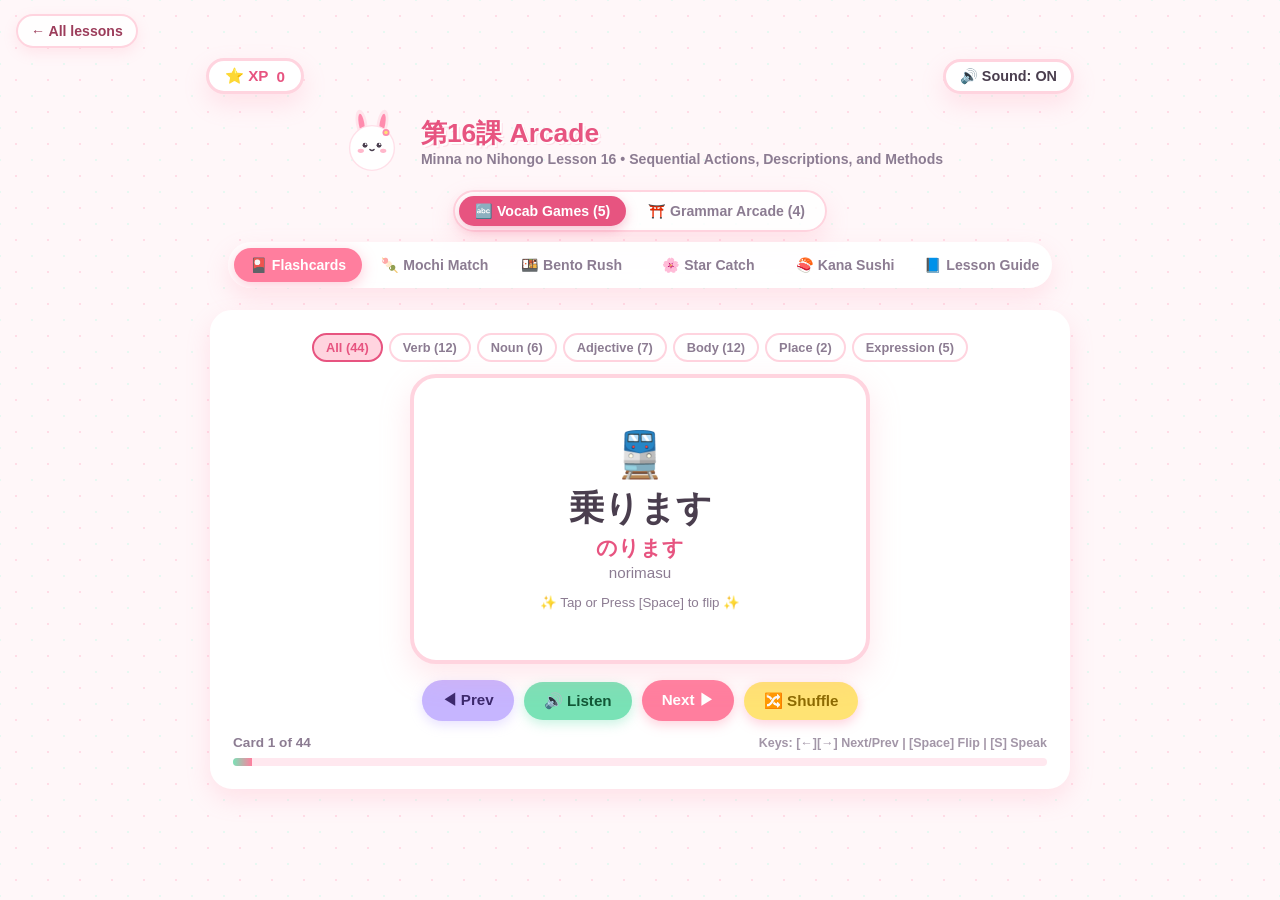
==== commit 51615211: "edited exercise html and lesson 16 to add new games" ====
--- a/Exercise.htm
+++ b/Exercise.htm
@@ -148,6 +148,40 @@
       font-weight: 600;
     }
 
+    /* Mode Switcher: Vocab vs Grammar */
+    .arcade-mode-toggle {
+      display: flex;
+      gap: 6px;
+      margin-bottom: 10px;
+      background: rgba(255, 255, 255, 0.85);
+      padding: 4px;
+      border-radius: 50px;
+      border: 2px solid var(--pink-light);
+      box-shadow: var(--shadow);
+    }
+
+    .mode-toggle-btn {
+      padding: 7px 16px;
+      border-radius: 40px;
+      border: none;
+      background: transparent;
+      font-family: inherit;
+      font-weight: 850;
+      font-size: 0.88rem;
+      color: var(--text-muted);
+      cursor: pointer;
+      transition: all 0.2s;
+      display: flex;
+      align-items: center;
+      gap: 6px;
+    }
+
+    .mode-toggle-btn.active {
+      background: var(--pink-deep);
+      color: white;
+      box-shadow: 0 4px 12px rgba(231, 84, 128, 0.35);
+    }
+
     .tabs-nav {
       display: flex;
       gap: 8px;
@@ -247,7 +281,7 @@
       box-shadow: 0 4px 12px rgba(198, 181, 255, 0.4);
     }
 
-    /* GAME 1: FLASHCARDS */
+    /* FLASHCARDS */
     .flashcard-wrapper {
       perspective: 1000px;
       width: 100%;
@@ -256,7 +290,6 @@
       margin: 10px auto 16px;
       cursor: pointer;
     }
-
     .flashcard-inner {
       width: 100%;
       height: 100%;
@@ -266,15 +299,12 @@
       border-radius: 26px;
       box-shadow: 0 12px 30px rgba(255, 158, 181, 0.25);
     }
-
     .flashcard-wrapper.flipped .flashcard-inner { transform: rotateY(180deg); }
-
     .card-face {
       position: absolute;
       width: 100%;
       height: 100%;
       backface-visibility: hidden;
-      -webkit-backface-visibility: hidden;
       border-radius: 26px;
       background: white;
       border: 4px solid var(--pink-light);
@@ -285,19 +315,16 @@
       padding: 20px;
       text-align: center;
     }
-
     .card-back {
       transform: rotateY(180deg);
       background: #FFFDF9;
       border-color: var(--yellow);
     }
-
     .card-face .card-icon { font-size: 2.8rem; margin-bottom: 4px; }
     .card-face .kanji-text { font-size: 2.2rem; font-weight: 900; color: var(--text-main); }
     .card-face .kana-text { font-size: 1.3rem; font-weight: 700; color: var(--pink-deep); margin-top: 2px; }
     .card-face .romaji-text { font-size: 0.95rem; color: var(--text-muted); margin-top: 2px; }
     .card-face .english-text { font-size: 1.5rem; font-weight: 900; color: var(--pink-deep); margin-bottom: 10px; }
-
     .example-sentence {
       background: #FFF0F5;
       padding: 10px 14px;
@@ -309,7 +336,6 @@
       width: 100%;
       line-height: 1.45;
     }
-
     .card-controls {
       display: flex;
       justify-content: center;
@@ -317,7 +343,6 @@
       gap: 10px;
       flex-wrap: wrap;
     }
-
     .card-meta-bar {
       display: flex;
       justify-content: space-between;
@@ -327,7 +352,6 @@
       font-size: 0.85rem;
       margin-top: 14px;
     }
-
     .progress-bar-container {
       width: 100%;
       height: 8px;
@@ -336,14 +360,12 @@
       overflow: hidden;
       margin-top: 8px;
     }
-
     .progress-fill {
       height: 100%;
       background: linear-gradient(90deg, var(--mint), var(--pink-primary));
       width: 0%;
       transition: width 0.3s;
     }
-
     .filter-tags {
       display: flex;
       gap: 6px;
@@ -351,7 +373,6 @@
       margin-bottom: 12px;
       flex-wrap: wrap;
     }
-
     .tag-btn {
       padding: 5px 12px;
       border-radius: 30px;
@@ -369,27 +390,21 @@
       border-color: var(--pink-deep);
     }
 
-    /* GAME 2: MOCHI MATCH (MEMORY) */
+    /* MEMORY GAME */
     .memory-stats {
       display: flex;
       justify-content: space-around;
       margin-bottom: 14px;
       font-weight: 800;
       color: var(--text-muted);
-      font-size: 0.95rem;
     }
     .memory-stats span { color: var(--pink-deep); font-size: 1.15rem; }
-
     .memory-grid {
       display: grid;
       grid-template-columns: repeat(4, 1fr);
       gap: 10px;
     }
-
-    @media (max-width: 600px) {
-      .memory-grid { grid-template-columns: repeat(3, 1fr); }
-    }
-
+    @media (max-width: 600px) { .memory-grid { grid-template-columns: repeat(3, 1fr); } }
     .memory-card {
       height: 100px;
       position: relative;
@@ -397,7 +412,6 @@
       border-radius: 16px;
       perspective: 800px;
     }
-
     .memory-card-inner {
       width: 100%;
       height: 100%;
@@ -406,18 +420,13 @@
       transition: transform 0.35s ease;
       border-radius: 16px;
     }
-
     .memory-card.flipped .memory-card-inner,
-    .memory-card.matched .memory-card-inner {
-      transform: rotateY(180deg);
-    }
-
+    .memory-card.matched .memory-card-inner { transform: rotateY(180deg); }
     .memory-face {
       position: absolute;
       width: 100%;
       height: 100%;
       backface-visibility: hidden;
-      -webkit-backface-visibility: hidden;
       border-radius: 16px;
       display: flex;
       flex-direction: column;
@@ -429,58 +438,18 @@
       border: 3px solid #FFF;
       box-shadow: 0 4px 10px rgba(255, 142, 170, 0.15);
     }
-
-    .memory-front {
-      background: linear-gradient(135deg, #FFB8CE, #FF8CAE);
-      color: white;
-      font-size: 1.8rem;
-    }
-
-    .memory-back {
-      background: white;
-      transform: rotateY(180deg);
-      border-color: var(--pink-light);
-      color: var(--text-main);
-      font-size: 0.92rem;
-      line-height: 1.2;
-    }
-
-    .memory-back .sub {
-      font-size: 0.75rem;
-      color: var(--pink-deep);
-      margin-top: 3px;
-      font-weight: 700;
-    }
-
-    .memory-card.matched {
-      pointer-events: none;
-      cursor: default;
-    }
-
+    .memory-front { background: linear-gradient(135deg, #FFB8CE, #FF8CAE); color: white; font-size: 1.8rem; }
+    .memory-back { background: white; transform: rotateY(180deg); border-color: var(--pink-light); color: var(--text-main); font-size: 0.92rem; }
+    .memory-back .sub { font-size: 0.75rem; color: var(--pink-deep); margin-top: 3px; font-weight: 700; }
+    .memory-card.matched { pointer-events: none; }
     .memory-card.matched .memory-back {
       background: var(--mint-light) !important;
       border: 3px solid var(--mint-dark) !important;
-      box-shadow: 0 4px 12px rgba(61, 184, 133, 0.35);
-    }
-
-    .memory-card.matched .sub { color: var(--mint-dark); }
-
-    .matched-badge {
-      position: absolute;
-      top: 3px;
-      right: 5px;
-      font-size: 0.75rem;
-      color: var(--mint-dark);
-    }
-
-    /* GAME 3: BENTO SPEED QUIZ */
-    .quiz-header {
-      display: flex;
-      justify-content: space-between;
-      align-items: center;
-      margin-bottom: 10px;
-    }
-
+    }
+    .matched-badge { position: absolute; top: 3px; right: 5px; font-size: 0.75rem; color: var(--mint-dark); }
+
+    /* BENTO SPEED QUIZ */
+    .quiz-header { display: flex; justify-content: space-between; align-items: center; margin-bottom: 10px; }
     .quiz-streak {
       background: var(--yellow);
       color: var(--yellow-dark);
@@ -488,27 +457,9 @@
       border-radius: 30px;
       font-weight: 800;
       font-size: 0.85rem;
-      display: inline-flex;
-      align-items: center;
-      gap: 4px;
-    }
-
-    .timer-bar {
-      width: 100%;
-      height: 9px;
-      background: #FFE8EE;
-      border-radius: 20px;
-      overflow: hidden;
-      margin-bottom: 16px;
-    }
-
-    .timer-fill {
-      height: 100%;
-      background: var(--pink-primary);
-      width: 100%;
-      transition: width 0.1s linear;
-    }
-
+    }
+    .timer-bar { width: 100%; height: 9px; background: #FFE8EE; border-radius: 20px; overflow: hidden; margin-bottom: 16px; }
+    .timer-fill { height: 100%; background: var(--pink-primary); width: 100%; transition: width 0.1s linear; }
     .quiz-question-box {
       text-align: center;
       padding: 22px 16px;
@@ -517,38 +468,11 @@
       border-radius: 18px;
       margin-bottom: 18px;
     }
-
-    .quiz-prompt-label {
-      font-size: 0.8rem;
-      font-weight: 700;
-      color: var(--text-muted);
-      text-transform: uppercase;
-      letter-spacing: 1px;
-    }
-
-    .quiz-prompt-word {
-      font-size: 2.1rem;
-      font-weight: 900;
-      color: var(--pink-deep);
-      margin-top: 4px;
-    }
-
-    .quiz-prompt-sub {
-      font-size: 1.1rem;
-      color: var(--text-muted);
-      font-weight: 700;
-    }
-
-    .quiz-options-grid {
-      display: grid;
-      grid-template-columns: 1fr 1fr;
-      gap: 12px;
-    }
-
-    @media (max-width: 550px) {
-      .quiz-options-grid { grid-template-columns: 1fr; }
-    }
-
+    .quiz-prompt-label { font-size: 0.8rem; font-weight: 700; color: var(--text-muted); text-transform: uppercase; }
+    .quiz-prompt-word { font-size: 2.1rem; font-weight: 900; color: var(--pink-deep); margin-top: 4px; }
+    .quiz-prompt-sub { font-size: 1.1rem; color: var(--text-muted); font-weight: 700; }
+    .quiz-options-grid { display: grid; grid-template-columns: 1fr 1fr; gap: 12px; }
+    @media (max-width: 550px) { .quiz-options-grid { grid-template-columns: 1fr; } }
     .quiz-opt-btn {
       background: white;
       border: 3px solid var(--pink-light);
@@ -562,11 +486,8 @@
       transition: all 0.15s;
       display: flex;
       align-items: center;
-      justify-content: flex-start;
       gap: 10px;
-      text-align: left;
-    }
-
+    }
     .quiz-opt-key {
       background: #FFE5EE;
       color: var(--pink-deep);
@@ -577,24 +498,11 @@
       align-items: center;
       justify-content: center;
       font-size: 0.8rem;
-      flex-shrink: 0;
-    }
-
-    .quiz-opt-btn:active { transform: scale(0.98); }
-
-    .quiz-opt-btn.correct {
-      background: var(--mint) !important;
-      border-color: var(--mint-dark) !important;
-      color: #0A5531 !important;
-    }
-
-    .quiz-opt-btn.wrong {
-      background: #FFD4D4 !important;
-      border-color: #FF6868 !important;
-      color: #901111 !important;
-    }
-
-    /* GAME 4: FALLING STAR CATCHER */
+    }
+    .quiz-opt-btn.correct { background: var(--mint) !important; border-color: var(--mint-dark) !important; color: #0A5531 !important; }
+    .quiz-opt-btn.wrong { background: #FFD4D4 !important; border-color: #FF6868 !important; color: #901111 !important; }
+
+    /* STAR CATCHER */
     .catcher-arena {
       width: 100%;
       height: 360px;
@@ -602,15 +510,10 @@
       border-radius: 20px;
       position: relative;
       overflow: hidden;
-      box-shadow: inset 0 0 20px rgba(0,0,0,0.3);
-    }
-
+    }
     .catcher-pause-screen {
       position: absolute;
-      top: 0;
-      left: 0;
-      width: 100%;
-      height: 100%;
+      top: 0; left: 0; width: 100%; height: 100%;
       background: rgba(26, 24, 56, 0.88);
       backdrop-filter: blur(4px);
       display: none;
@@ -620,9 +523,7 @@
       color: white;
       z-index: 50;
       text-align: center;
-      padding: 20px;
-    }
-
+    }
     .falling-star {
       position: absolute;
       background: white;
@@ -631,21 +532,16 @@
       font-weight: 900;
       font-size: 1.15rem;
       color: #3C1E5A;
-      box-shadow: 0 0 15px rgba(255, 255, 255, 0.9), 0 0 30px rgba(255, 215, 100, 0.5);
+      box-shadow: 0 0 15px rgba(255, 255, 255, 0.9);
       border: 3px solid var(--yellow);
       display: flex;
       align-items: center;
       gap: 6px;
-      white-space: nowrap;
-      z-index: 10;
       transform: translateX(-50%);
     }
-
     .star-basket-zone {
       position: absolute;
-      bottom: 0;
-      left: 0;
-      width: 100%;
+      bottom: 0; left: 0; width: 100%;
       padding: 10px;
       display: grid;
       grid-template-columns: repeat(3, 1fr);
@@ -653,7 +549,6 @@
       background: rgba(255, 255, 255, 0.15);
       backdrop-filter: blur(5px);
     }
-
     .basket-btn {
       background: white;
       border: 3px solid var(--yellow);
@@ -664,109 +559,274 @@
       font-size: 0.85rem;
       color: #3C1E5A;
       cursor: pointer;
-      text-align: center;
-      transition: all 0.15s;
-    }
-    .basket-btn:active {
-      background: var(--yellow);
-      transform: scale(0.96);
-    }
-
+    }
     .catcher-stats {
       display: flex;
       justify-content: space-between;
       color: white;
       font-weight: 800;
       padding: 10px 16px;
-      font-size: 0.95rem;
       position: relative;
       z-index: 5;
     }
 
-    /* GAME 5: SUSHI KANA SCRAMBLE */
-    .scramble-target {
-      text-align: center;
-      margin-bottom: 18px;
-    }
-
-    .scramble-en {
-      font-size: 1.65rem;
-      font-weight: 900;
-      color: var(--pink-deep);
-    }
-
-    .scramble-kanji {
-      font-size: 1.1rem;
-      color: var(--text-muted);
-      font-weight: 700;
-      margin-top: 3px;
-    }
-
-    .scramble-slots {
-      display: flex;
-      gap: 8px;
-      justify-content: center;
-      margin-bottom: 20px;
-      min-height: 55px;
-      flex-wrap: wrap;
-    }
-
+    /* KANA SUSHI */
+    .scramble-target { text-align: center; margin-bottom: 18px; }
+    .scramble-en { font-size: 1.65rem; font-weight: 900; color: var(--pink-deep); }
+    .scramble-kanji { font-size: 1.1rem; color: var(--text-muted); font-weight: 700; margin-top: 3px; }
+    .scramble-slots { display: flex; gap: 8px; justify-content: center; margin-bottom: 20px; min-height: 55px; flex-wrap: wrap; }
     .slot-box {
-      width: 50px;
-      height: 55px;
+      width: 50px; height: 55px;
       border-bottom: 4px solid var(--pink-primary);
       background: #FFF1F5;
       border-radius: 12px 12px 4px 4px;
+      display: flex; align-items: center; justify-content: center;
+      font-size: 1.5rem; font-weight: 900; color: var(--pink-deep);
+      cursor: pointer;
+    }
+    .scramble-tiles { display: flex; gap: 10px; justify-content: center; flex-wrap: wrap; margin-bottom: 20px; }
+    .kana-tile {
+      width: 54px; height: 58px;
+      background: white;
+      border: 3px solid var(--pink-light);
+      border-radius: 16px;
+      display: flex; align-items: center; justify-content: center;
+      font-size: 1.5rem; font-weight: 900; color: var(--text-main);
+      cursor: pointer;
+      box-shadow: 0 4px 10px rgba(255, 142, 170, 0.15);
+    }
+    .kana-tile.used { opacity: 0.2; pointer-events: none; }
+
+    /* =========================================================
+       NEW GRAMMAR GAMES STYLES
+    ========================================================== */
+    /* GAME A: SHINKANSEN SENTENCE BUILDER */
+    .shinkansen-arena {
+      background: linear-gradient(180deg, #E8F5FF 0%, #FFF 100%);
+      border: 2px dashed #93D5FF;
+      border-radius: 20px;
+      padding: 20px 14px;
+      text-align: center;
+      margin-bottom: 18px;
+      position: relative;
+      overflow: hidden;
+    }
+    .train-track {
+      min-height: 85px;
+      border-bottom: 5px dashed #7DB7D9;
       display: flex;
       align-items: center;
-      justify-content: center;
-      font-size: 1.5rem;
+      justify-content: flex-start;
+      gap: 8px;
+      padding: 10px 12px 4px;
+      overflow-x: auto;
+      margin-bottom: 16px;
+      transition: transform 0.5s ease-in-out;
+    }
+    .carriage-car {
+      background: #FFFFFF;
+      border: 3px solid #3AA5E8;
+      border-radius: 14px;
+      padding: 10px 14px;
+      font-weight: 850;
+      color: #174E73;
+      box-shadow: 0 4px 10px rgba(58, 165, 232, 0.2);
+      cursor: pointer;
+      display: inline-flex;
+      align-items: center;
+      gap: 6px;
+      white-space: nowrap;
+      position: relative;
+    }
+    .carriage-car::after {
+      content: '● ●';
+      position: absolute;
+      bottom: -11px;
+      left: 50%;
+      transform: translateX(-50%);
+      font-size: 0.65rem;
+      color: #4A5F70;
+      letter-spacing: 12px;
+    }
+    .engine-head {
+      background: #3AA5E8;
+      color: white;
+      border-radius: 18px 8px 8px 18px;
+      padding: 10px 14px;
       font-weight: 900;
-      color: var(--pink-deep);
-      cursor: pointer;
-      transition: all 0.15s;
-    }
-    .slot-box:active { background: #FFE2EB; }
-
-    .scramble-tiles {
+      display: inline-flex;
+      align-items: center;
+      gap: 4px;
+    }
+    .carriage-pool {
       display: flex;
       gap: 10px;
       justify-content: center;
       flex-wrap: wrap;
-      margin-bottom: 20px;
-    }
-
-    .kana-tile {
-      width: 54px;
-      height: 58px;
+      margin-top: 14px;
+    }
+    .chunk-tile {
       background: white;
       border: 3px solid var(--pink-light);
-      border-radius: 16px;
-      display: flex;
+      border-radius: 14px;
+      padding: 10px 16px;
+      font-weight: 800;
+      font-size: 1.05rem;
+      color: var(--text-main);
+      cursor: pointer;
+      box-shadow: 0 4px 12px rgba(255, 142, 170, 0.15);
+      transition: all 0.15s;
+    }
+    .chunk-tile:active { transform: scale(0.95); }
+    .chunk-tile.used { opacity: 0.2; pointer-events: none; }
+
+    /* GAME B: TAKOYAKI CONJUGATION FLIP */
+    .takoyaki-grill {
+      background: #332729;
+      border: 5px solid #231B1C;
+      border-radius: 24px;
+      padding: 24px 16px;
+      text-align: center;
+      position: relative;
+      box-shadow: inset 0 0 20px rgba(0,0,0,0.6);
+      margin-bottom: 18px;
+    }
+    .takoyaki-ball {
+      width: 140px;
+      height: 140px;
+      background: radial-gradient(circle at 35% 35%, #FFCE85, #E58E26);
+      border-radius: 50%;
+      margin: 0 auto 16px;
+      display: flex;
+      flex-direction: column;
       align-items: center;
       justify-content: center;
-      font-size: 1.5rem;
+      box-shadow: 0 8px 25px rgba(229, 142, 38, 0.5);
+      border: 4px solid #FFF3D6;
+      transition: transform 0.4s cubic-bezier(0.175, 0.885, 0.32, 1.2);
+    }
+    .takoyaki-ball.flipped-ok {
+      background: radial-gradient(circle at 35% 35%, #8DEBBF, #2F9B6E);
+      box-shadow: 0 8px 25px rgba(47, 155, 110, 0.5);
+      transform: rotate(360deg) scale(1.08);
+    }
+    .takoyaki-ball.burnt {
+      background: radial-gradient(circle at 35% 35%, #7D6B6E, #3D2B2E);
+      box-shadow: 0 8px 25px rgba(61, 43, 46, 0.5);
+    }
+    .sizzle-bar {
+      width: 100%;
+      height: 8px;
+      background: rgba(255,255,255,0.2);
+      border-radius: 20px;
+      overflow: hidden;
+      margin-bottom: 14px;
+    }
+    .sizzle-fill {
+      height: 100%;
+      background: var(--yellow);
+      width: 100%;
+      transition: width 0.1s linear;
+    }
+
+    /* GAME C: BOBA PARTICLE POP */
+    .boba-cup-arena {
+      background: linear-gradient(180deg, #FFF0F5 0%, #FFE1EC 100%);
+      border: 3px solid #FFC2D6;
+      border-radius: 24px;
+      padding: 24px 16px;
+      text-align: center;
+      position: relative;
+      margin-bottom: 18px;
+    }
+    .boba-pearl-zone {
+      display: flex;
+      gap: 12px;
+      justify-content: center;
+      flex-wrap: wrap;
+      margin-top: 20px;
+    }
+    .boba-pearl-btn {
+      width: 65px;
+      height: 65px;
+      background: #4A3E4E;
+      color: #FFE5EE;
+      border: 3px solid #FFF;
+      border-radius: 50%;
+      font-size: 1.45rem;
       font-weight: 900;
+      cursor: pointer;
+      box-shadow: 0 6px 16px rgba(74, 62, 78, 0.3);
+      display: flex;
+      align-items: center;
+      justify-content: center;
+      transition: all 0.15s;
+    }
+    .boba-pearl-btn:active { transform: scale(0.9); }
+    .boba-pearl-btn.correct { background: var(--mint-dark) !important; color: white !important; }
+    .boba-pearl-btn.wrong { background: #E75480 !important; color: white !important; }
+
+    /* GAME D: KONBINI ROLEPLAY */
+    .dialogue-scene-box {
+      background: #FFF;
+      border: 3px solid var(--pink-light);
+      border-radius: 22px;
+      padding: 20px;
+      margin-bottom: 18px;
+      box-shadow: var(--shadow);
+    }
+    .npc-row {
+      display: flex;
+      align-items: flex-start;
+      gap: 14px;
+      margin-bottom: 16px;
+    }
+    .npc-avatar {
+      width: 60px;
+      height: 60px;
+      background: #FFE8F0;
+      border-radius: 50%;
+      display: flex;
+      align-items: center;
+      justify-content: center;
+      font-size: 2rem;
+      flex-shrink: 0;
+      border: 3px solid var(--pink-light);
+    }
+    .speech-balloon {
+      background: #FFF8FA;
+      border: 2px solid var(--pink-light);
+      border-radius: 18px 18px 18px 4px;
+      padding: 14px 18px;
+      font-size: 1.15rem;
+      font-weight: 800;
+      color: #332838;
+      position: relative;
+      line-height: 1.5;
+    }
+    .roleplay-choice-btn {
+      width: 100%;
+      background: white;
+      border: 2px solid #FEDAE4;
+      border-radius: 14px;
+      padding: 13px 16px;
+      text-align: left;
+      font-family: inherit;
+      font-size: 0.98rem;
+      font-weight: 750;
       color: var(--text-main);
       cursor: pointer;
-      box-shadow: 0 4px 10px rgba(255, 142, 170, 0.15);
+      margin-bottom: 10px;
       transition: all 0.15s;
     }
-    .kana-tile:active { transform: scale(0.92); }
-
-    .kana-tile.used {
-      opacity: 0.2;
-      transform: scale(0.9);
-      pointer-events: none;
-    }
+    .roleplay-choice-btn:hover:not(:disabled) { background: #FFF5F8; border-color: var(--pink-primary); }
+    .roleplay-choice-btn.correct { background: var(--mint-light) !important; border-color: var(--mint-dark) !important; color: #105934 !important; }
+    .roleplay-choice-btn.wrong { background: #FFE8ED !important; border-color: #E75480 !important; color: #9A1C43 !important; }
 
     /* MODAL */
     .modal-overlay {
       position: fixed;
-      top: 0;
-      left: 0;
-      width: 100vw;
-      height: 100vh;
+      top: 0; left: 0; width: 100vw; height: 100vh;
       background: rgba(0, 0, 0, 0.45);
       backdrop-filter: blur(4px);
       display: none;
@@ -775,12 +835,7 @@
       z-index: 1000;
       padding: 20px;
     }
-
-    .modal-overlay.active {
-      display: flex;
-      animation: fadeIn 0.3s;
-    }
-
+    .modal-overlay.active { display: flex; animation: fadeIn 0.3s; }
     .modal-card {
       background: white;
       border-radius: 26px;
@@ -791,26 +846,12 @@
       border: 4px solid var(--pink-light);
       box-shadow: 0 20px 40px rgba(0,0,0,0.2);
     }
-
-    .modal-card h2 {
-      font-size: 1.8rem;
-      color: var(--pink-deep);
-      margin-bottom: 8px;
-    }
-
-    .modal-card p {
-      color: var(--text-muted);
-      margin-bottom: 20px;
-      font-weight: 600;
-      font-size: 0.95rem;
-    }
+    .modal-card h2 { font-size: 1.8rem; color: var(--pink-deep); margin-bottom: 8px; }
+    .modal-card p { color: var(--text-muted); margin-bottom: 20px; font-weight: 600; font-size: 0.95rem; }
 
     #confetti-canvas {
       position: fixed;
-      top: 0;
-      left: 0;
-      width: 100%;
-      height: 100%;
+      top: 0; left: 0; width: 100%; height: 100%;
       pointer-events: none;
       z-index: 999;
     }
@@ -856,18 +897,37 @@
       </div>
     </div>
 
-    <nav class="tabs-nav">
-      <button class="tab-btn active" data-tab="cards" onclick="switchTab('cards', this)">🎴 Flashcards</button>
-      <button class="tab-btn" data-tab="memory" onclick="switchTab('memory', this)">🍡 Mochi Match</button>
-      <button class="tab-btn" data-tab="quiz" onclick="switchTab('quiz', this)">🍱 Bento Rush</button>
-      <button class="tab-btn" data-tab="catcher" onclick="switchTab('catcher', this)">🌸 Star Catch</button>
-      <button class="tab-btn" data-tab="scramble" onclick="switchTab('scramble', this)">🍣 Kana Sushi</button>
+    <!-- MODE SWITCHER: VOCAB GAMES VS GRAMMAR ARCADE -->
+    <div class="arcade-mode-toggle">
+      <button class="mode-toggle-btn active" id="mode-btn-vocab" onclick="setArcadeMode('vocab')">🔤 Vocab Games (5)</button>
+      <button class="mode-toggle-btn" id="mode-btn-grammar" onclick="setArcadeMode('grammar')">⛩️ Grammar Arcade (4)</button>
+    </div>
+
+    <!-- TABS BAR -->
+    <nav class="tabs-nav" id="arcade-tabs-nav">
+      <!-- VOCAB TABS -->
+      <button class="tab-btn active tab-group-vocab" data-tab="cards" onclick="switchTab('cards', this)">🎴 Flashcards</button>
+      <button class="tab-btn tab-group-vocab" data-tab="memory" onclick="switchTab('memory', this)">🍡 Mochi Match</button>
+      <button class="tab-btn tab-group-vocab" data-tab="quiz" onclick="switchTab('quiz', this)">🍱 Bento Rush</button>
+      <button class="tab-btn tab-group-vocab" data-tab="catcher" onclick="switchTab('catcher', this)">🌸 Star Catch</button>
+      <button class="tab-btn tab-group-vocab" data-tab="scramble" onclick="switchTab('scramble', this)">🍣 Kana Sushi</button>
+
+      <!-- GRAMMAR TABS -->
+      <button class="tab-btn tab-group-grammar" data-tab="shinkansen" onclick="switchTab('shinkansen', this)" style="display:none;">🚅 Shinkansen</button>
+      <button class="tab-btn tab-group-grammar" data-tab="takoyaki" onclick="switchTab('takoyaki', this)" style="display:none;">🐙 Takoyaki</button>
+      <button class="tab-btn tab-group-grammar" data-tab="boba" onclick="switchTab('boba', this)" style="display:none;">🧋 Boba Pop</button>
+      <button class="tab-btn tab-group-grammar" data-tab="konbini" onclick="switchTab('konbini', this)" style="display:none;">🏪 Konbini</button>
+
+      <!-- GUIDE TAB -->
       <button class="tab-btn" id="guide-tab" data-tab="guide" onclick="switchTab('guide', this)" style="display:none;">📘 Lesson Guide</button>
     </nav>
   </header>
 
   <main>
-    <!-- TAB 1: FLASHCARDS -->
+    <!-- ==========================================
+         SECTION 1: VOCABULARY ARCADE GAMES
+    =========================================== -->
+    <!-- TAB: FLASHCARDS -->
     <section id="tab-cards" class="game-section active">
       <div class="kawaii-box">
         <div class="filter-tags" id="filter-tags">
@@ -910,12 +970,7 @@
       </div>
     </section>
 
-    <!-- TAB: LESSON GUIDE -->
-    <section id="tab-guide" class="game-section">
-      <div class="kawaii-box" id="lesson-guide"></div>
-    </section>
-
-    <!-- TAB 2: MOCHI MATCH -->
+    <!-- TAB: MOCHI MATCH -->
     <section id="tab-memory" class="game-section">
       <div class="kawaii-box">
         <div class="memory-stats">
@@ -930,7 +985,7 @@
       </div>
     </section>
 
-    <!-- TAB 3: BENTO SPEED QUIZ -->
+    <!-- TAB: BENTO SPEED QUIZ -->
     <section id="tab-quiz" class="game-section">
       <div class="kawaii-box">
         <div class="quiz-header">
@@ -956,7 +1011,7 @@
       </div>
     </section>
 
-    <!-- TAB 4: FALLING STAR CATCHER -->
+    <!-- TAB: FALLING STAR CATCHER -->
     <section id="tab-catcher" class="game-section">
       <div class="kawaii-box">
         <div class="catcher-arena" id="catcher-arena">
@@ -983,7 +1038,7 @@
       </div>
     </section>
 
-    <!-- TAB 5: SUSHI KANA SCRAMBLE -->
+    <!-- TAB: SUSHI KANA SCRAMBLE -->
     <section id="tab-scramble" class="game-section">
       <div class="kawaii-box">
         <div class="scramble-target">
@@ -1002,6 +1057,108 @@
           <button class="btn-cute" onclick="nextScrambleWord()">Next Word ▶</button>
         </div>
       </div>
+    </section>
+
+    <!-- ==========================================
+         SECTION 2: NEW GRAMMAR ARCADE GAMES
+    =========================================== -->
+    <!-- GAME A: SHINKANSEN SENTENCE BUILDER -->
+    <section id="tab-shinkansen" class="game-section">
+      <div class="kawaii-box">
+        <div style="display:flex; justify-content:space-between; align-items:center; margin-bottom:12px;">
+          <h3 style="color:#174E73; font-size:1.15rem;">🚅 Shinkansen Sentence Assembly</h3>
+          <div class="xp-badge"># <span id="shinkansen-curr">1</span></div>
+        </div>
+        
+        <p id="shinkansen-target-en" style="font-size:1.05rem; font-weight:800; color:var(--text-main); margin-bottom:14px; background:#F0F8FF; padding:10px 14px; border-radius:12px;">
+          Tap carriages in proper sequence!
+        </p>
+
+        <div class="shinkansen-arena">
+          <div class="train-track" id="shinkansen-train">
+            <div class="engine-head">🚅 前</div>
+          </div>
+          <small style="color:#6A8699;">Tap any coupled carriage to send it back below</small>
+        </div>
+
+        <div class="carriage-pool" id="shinkansen-pool"></div>
+
+        <div style="display:flex; justify-content:center; gap:10px; margin-top:20px;">
+          <button class="btn-cute btn-lavender" onclick="resetShinkansenCurrent()">↩ Reset Track</button>
+          <button class="btn-cute btn-mint" onclick="checkShinkansenTrain()">🚀 Launch Train ▶</button>
+        </div>
+      </div>
+    </section>
+
+    <!-- GAME B: TAKOYAKI CONJUGATION FLIP -->
+    <section id="tab-takoyaki" class="game-section">
+      <div class="kawaii-box">
+        <div style="display:flex; justify-content:space-between; align-items:center; margin-bottom:12px;">
+          <h3 style="color:#E58E26; font-size:1.15rem;">🐙 Takoyaki Conjugation Grill</h3>
+          <div class="xp-badge">Score: <span id="takoyaki-score">0</span></div>
+        </div>
+
+        <div class="sizzle-bar"><div class="sizzle-fill" id="takoyaki-timer"></div></div>
+
+        <div class="takoyaki-grill">
+          <div class="takoyaki-ball" id="active-takoyaki">
+            <span style="font-size:1.55rem; font-weight:900; color:#4E270A;" id="takoyaki-base">乗ります</span>
+            <span style="font-size:0.85rem; font-weight:800; color:#854907; margin-top:2px;" id="takoyaki-target-form">て-form</span>
+          </div>
+          <p id="takoyaki-hint" style="color:#FFE5C2; font-size:0.88rem; min-height:1.4em;">Tap the plate with the correct form before it burns!</p>
+        </div>
+
+        <div style="display:grid; grid-template-columns:repeat(3, 1fr); gap:10px;" id="takoyaki-plates"></div>
+      </div>
+    </section>
+
+    <!-- GAME C: BOBA PARTICLE POP -->
+    <section id="tab-boba" class="game-section">
+      <div class="kawaii-box">
+        <div style="display:flex; justify-content:space-between; align-items:center; margin-bottom:12px;">
+          <h3 style="color:var(--pink-deep); font-size:1.15rem;">🧋 Boba Particle Pop</h3>
+          <div class="xp-badge">Drill <span id="boba-curr">1</span></div>
+        </div>
+
+        <div class="boba-cup-arena">
+          <div style="font-size:3rem; margin-bottom:4px;">🧋</div>
+          <div style="font-size:1.4rem; font-weight:900; color:#3A2738; margin-bottom:8px; line-height:1.5;" id="boba-sentence">
+            大阪駅 [ ? ] 新快速に乗ります。
+          </div>
+          <p style="font-size:0.9rem; color:var(--text-muted); min-height:1.4em;" id="boba-hint">Select the correct particle pearl!</p>
+
+          <div class="boba-pearl-zone" id="boba-pearls"></div>
+        </div>
+      </div>
+    </section>
+
+    <!-- GAME D: KONBINI ROLEPLAY -->
+    <section id="tab-konbini" class="game-section">
+      <div class="kawaii-box">
+        <div style="display:flex; justify-content:space-between; align-items:center; margin-bottom:12px;">
+          <h3 style="color:var(--mint-dark); font-size:1.15rem;">🏪 Situational Dialogue Roleplay</h3>
+          <div class="xp-badge">Scene <span id="konbini-curr">1</span></div>
+        </div>
+
+        <div class="dialogue-scene-box">
+          <div class="npc-row">
+            <div class="npc-avatar" id="konbini-avatar">🌸</div>
+            <div>
+              <div style="font-size:0.82rem; font-weight:800; color:var(--pink-deep); margin-bottom:4px;" id="konbini-speaker">マルコ (Tourist)</div>
+              <div class="speech-balloon" id="konbini-prompt">京都へどうやって行きますか？</div>
+            </div>
+          </div>
+
+          <div id="konbini-choices"></div>
+
+          <div id="konbini-feedback" style="display:none; margin-top:14px; padding:12px; border-radius:12px; background:#F0FFF7; border:1px solid #79E2B6; color:#12633C; font-size:0.92rem; line-height:1.5;"></div>
+        </div>
+      </div>
+    </section>
+
+    <!-- TAB: LESSON GUIDE -->
+    <section id="tab-guide" class="game-section">
+      <div class="kawaii-box" id="lesson-guide"></div>
     </section>
   </main>
 
@@ -1017,59 +1174,43 @@
 
   <script>
     /* =========================================================
-       1. UNIVERSAL ENGINE: DYNAMIC SUBFOLDER DATA LOADER
+       1. UNIVERSAL ENGINE: DYNAMIC DATA LOADER
     ========================================================== */
     let ACTIVE_VOCAB = [];
     let cardList = [];
     let ACTIVE_LESSON_DATA = null;
-
-    // Detect lesson ID from URL (?lesson=16, ?lesson=1, defaults to 16)
+    let currentArcadeMode = 'vocab';
+
     const urlParams = new URLSearchParams(window.location.search);
     const rawLessonParam = urlParams.get('lesson') || '16';
     const lessonNumberPadded = String(rawLessonParam).padStart(2, '0');
 
-    // Emoji icon assigner based on meaning & category
     function getWordIcon(item) {
       if (item.icon) return item.icon;
       const cat = (item.category || item.type || '').toLowerCase();
       const m = (item.meaning || item.en || '').toLowerCase();
       
-      if (cat.includes('verb') || m.startsWith('to ') || m.includes('ride') || m.includes('go')) {
+      if (cat.includes('verb') || m.startsWith('to ') || m.includes('ride')) {
         if (m.includes('ride') || m.includes('train')) return '🚆';
         if (m.includes('shower') || m.includes('bath')) return '🚿';
         if (m.includes('money') || m.includes('withdraw')) return '🏧';
         if (m.includes('quit') || m.includes('stop')) return '🛑';
-        if (m.includes('put') || m.includes('insert')) return '📥';
-        if (m.includes('enter')) return '🚪';
         return '⚡';
       }
-      if (cat.includes('body') || m.includes('hair') || m.includes('eye') || m.includes('tooth') || m.includes('head')) {
-        if (m.includes('hair')) return '💇';
-        if (m.includes('eye')) return '👀';
-        if (m.includes('head')) return '🗣️';
-        if (m.includes('tooth') || m.includes('teeth')) return '🦷';
-        if (m.includes('stomach') || m.includes('belly')) return '🍔';
-        if (m.includes('leg') || m.includes('foot')) return '🦵';
-        return '💪';
-      }
-      if (cat.includes('place') || cat.includes('country') || m.includes('temple') || m.includes('shrine')) return '⛩️';
-      if (cat.includes('person') || cat.includes('people') || cat.includes('job') || m.includes('student')) return '👤';
-      if (cat.includes('adj') || m.includes('tall') || m.includes('young') || m.includes('bright')) return '✨';
+      if (cat.includes('body')) return '💪';
+      if (cat.includes('place') || cat.includes('country')) return '⛩️';
+      if (cat.includes('person') || cat.includes('people') || cat.includes('job')) return '👤';
+      if (cat.includes('adj')) return '✨';
       return '🌸';
     }
 
-    // Convert JSON vocabulary cards to Arcade game format
     function mapVocabForArcade(vocabList) {
       return vocabList.map((v, i) => {
         let exText = '';
         let exTranslation = '';
         if (v.example) {
-          if (typeof v.example === 'string') {
-            exText = v.example;
-          } else {
-            exText = v.example.kanji || v.example.kana || '';
-            exTranslation = v.example.translation || '';
-          }
+          exText = v.example.kanji || v.example.kana || (typeof v.example === 'string' ? v.example : '');
+          exTranslation = v.example.translation || '';
         }
         return {
           id: v.id || `vocab-${i}`,
@@ -1085,14 +1226,10 @@
       });
     }
 
-    // Fetch JSON from subfolder `lessons/`
     async function loadArcadeLesson() {
       try {
-        // Try two-digit format first (lesson-16.json), fallback to raw format
         let res = await fetch(`lessons/lesson-${lessonNumberPadded}.json`);
-        if (!res.ok) {
-          res = await fetch(`lessons/lesson-${rawLessonParam}.json`);
-        }
+        if (!res.ok) res = await fetch(`lessons/lesson-${rawLessonParam}.json`);
         if (!res.ok) throw new Error(`HTTP ${res.status}`);
 
         const data = await res.json();
@@ -1100,22 +1237,16 @@
         ACTIVE_VOCAB = mapVocabForArcade(data.vocabulary || []);
         cardList = [...ACTIVE_VOCAB];
 
-        // Update titles
         const lessonNum = data.meta ? data.meta.number : rawLessonParam;
         const lessonTitle = data.meta ? data.meta.title : `Lesson ${lessonNum}`;
-        document.title = `みんなの日本語 第${lessonNum}課 | Kawaii Vocab Arcade 🌸`;
-        document.getElementById('lesson-title').textContent = `第${lessonNum}課 Vocab Arcade`;
+        document.title = `みんなの日本語 第${lessonNum}課 | Kawaii Arcade 🌸`;
+        document.getElementById('lesson-title').textContent = `第${lessonNum}課 Arcade`;
         document.getElementById('lesson-subtitle').textContent = `Minna no Nihongo Lesson ${lessonNum} • ${lessonTitle}`;
 
-        // Build category buttons
         buildFilterButtons(ACTIVE_VOCAB);
-
-        // Build complete Lesson Guide tab
-        const guideTabBtn = document.getElementById('guide-tab');
-        if (guideTabBtn) guideTabBtn.style.display = 'flex';
+        document.getElementById('guide-tab').style.display = 'flex';
         document.getElementById('lesson-guide').innerHTML = buildUniversalGuide(data);
 
-        // Initialize flashcard
         cardIndex = 0;
         renderCard();
 
@@ -1123,31 +1254,38 @@
         console.error("Could not load lesson data:", err);
         document.getElementById('lesson-title').textContent = `Lesson ${rawLessonParam}`;
         document.getElementById('lesson-subtitle').textContent = `Error loading lessons/lesson-${lessonNumberPadded}.json`;
-        document.getElementById('lesson-guide').innerHTML = `
-          <div style="padding:24px;text-align:center;color:#b52957;line-height:1.6;">
-            <h3>⚠️ Could not load: lessons/lesson-${lessonNumberPadded}.json</h3>
-            <p>Please ensure your JSON file is located in the <strong>lessons/</strong> subfolder next to Exercise.htm.</p>
-          </div>`;
-      }
-    }
-
-    // Category filter builder
+      }
+    }
+
+    // Toggle Vocab Mode vs Grammar Arcade Mode
+    function setArcadeMode(mode) {
+      currentArcadeMode = mode;
+      sound.pop();
+      document.getElementById('mode-btn-vocab').classList.toggle('active', mode === 'vocab');
+      document.getElementById('mode-btn-grammar').classList.toggle('active', mode === 'grammar');
+
+      document.querySelectorAll('.tab-group-vocab').forEach(el => el.style.display = mode === 'vocab' ? 'flex' : 'none');
+      document.querySelectorAll('.tab-group-grammar').forEach(el => el.style.display = mode === 'grammar' ? 'flex' : 'none');
+
+      if (mode === 'vocab') {
+        switchTab('cards');
+      } else {
+        switchTab('shinkansen');
+      }
+    }
+
     function buildFilterButtons(vocab) {
       const container = document.getElementById('filter-tags');
       if (!container) return;
-
       const categories = [...new Set(vocab.map(v => v.type))].filter(Boolean);
       let html = `<button class="tag-btn active" onclick="filterCards('all', this)">All (${vocab.length})</button>`;
-      
       categories.forEach(cat => {
         const count = vocab.filter(v => v.type === cat).length;
         html += `<button class="tag-btn" onclick="filterCards('${cat}', this)">${cat} (${count})</button>`;
       });
-
       container.innerHTML = html;
     }
 
-    // Dynamic Lesson Guide builder
     function buildUniversalGuide(data) {
       const vocabRows = ACTIVE_VOCAB.map((v, i) => `
         <div style="padding:9px;border-bottom:1px solid #F3DCE4;">
@@ -1160,10 +1298,9 @@
       let guideHtml = `
         <h2 style="color:var(--pink-deep);margin-bottom:8px;">Lesson ${data.meta ? data.meta.number : rawLessonParam} Complete Guide 📘</h2>
         <p style="color:var(--text-muted);line-height:1.55;margin-bottom:18px;">
-          ${data.meta && data.meta.objective ? data.meta.objective : 'Master this lesson with deep grammar notes, dialogue reading, self-checks, and exercises.'}
+          ${data.meta && data.meta.objective ? data.meta.objective : 'Master this lesson through vocabulary, grammar, reading, and exercises.'}
         </p>
 
-        <!-- 1. Full Vocabulary Reference -->
         <details open style="margin-bottom:16px;">
           <summary style="cursor:pointer;font-weight:900;color:var(--pink-deep);font-size:1.08rem;">1. Full Vocabulary Reference (${ACTIVE_VOCAB.length} cards)</summary>
           <div style="display:grid;grid-template-columns:repeat(auto-fit,minmax(190px,1fr));gap:0 14px;background:#FFF9FA;padding:8px 14px;border-radius:14px;margin-top:10px;">
@@ -1172,7 +1309,6 @@
         </details>
       `;
 
-      // 2. Grammar Focus (All patterns & all examples)
       if (data.grammar && data.grammar.length) {
         guideHtml += `
           <details open style="margin-bottom:16px;">
@@ -1198,7 +1334,6 @@
         `;
       }
 
-      // 3. Reading & Dialogue Section
       if (data.reading) {
         guideHtml += `
           <details open style="margin-bottom:16px;">
@@ -1214,14 +1349,12 @@
             <p style="color:var(--text-muted);font-size:.9rem;line-height:1.55;margin-top:10px;background:#fff2f6;padding:10px 14px;border-radius:10px;">
               <strong>Translation:</strong> ${escapeHtml(data.reading.translation)}
             </p>
-
             <h4 style="margin:14px 0 8px; color:var(--pink-deep);">Comprehension Questions:</h4>
             ${(data.reading.questions || []).map(q => renderQuizItem(q)).join('')}
           </details>
         `;
       }
 
-      // 4. Practice Exercises
       if (data.exercises && data.exercises.length) {
         guideHtml += `
           <details open style="margin-bottom:16px;">
@@ -1233,7 +1366,6 @@
         `;
       }
 
-      // 5. Writing Section
       if (data.writing) {
         guideHtml += `
           <details open>
@@ -1241,7 +1373,7 @@
             <p style="color:var(--text-muted);line-height:1.5;margin:8px 0;">${escapeHtml(data.writing.prompt)}</p>
             <textarea id="lesson-writing-input" placeholder="${escapeHtml(data.writing.placeholder || '')}" oninput="saveWriting()" style="width:100%;min-height:140px;border:2px solid var(--pink-light);border-radius:14px;padding:14px;font:inherit;line-height:1.6;resize:vertical;"></textarea>
             <div style="display:flex;gap:10px;flex-wrap:wrap;margin-top:10px;">
-              <button class="btn-cute btn-mint" onclick="saveWriting()">💾 Save on this device</button>
+              <button class="btn-cute btn-mint" onclick="saveWriting()">💾 Save Note</button>
               <button class="btn-cute btn-lavender" onclick="toggleModelAnswer()">👀 Show Model Answer</button>
               <button class="btn-cute" onclick="clearWriting()">Clear</button>
             </div>
@@ -1287,11 +1419,8 @@
       const isCorrect = button.dataset.correct === 'true';
       parent.querySelectorAll('button').forEach(b => {
         b.disabled = true;
-        if (b.dataset.correct === 'true') {
-          b.classList.add('correct');
-        } else if (b === button) {
-          b.classList.add('wrong');
-        }
+        if (b.dataset.correct === 'true') b.classList.add('correct');
+        else if (b === button) b.classList.add('wrong');
       });
       const feedback = parent.parentElement.querySelector('.guide-feedback');
       if (feedback) feedback.style.display = 'block';
@@ -1312,34 +1441,21 @@
 
     function escapeHtml(str) {
       if (!str) return "";
-      return String(str)
-        .replace(/&/g, "&amp;")
-        .replace(/</g, "&lt;")
-        .replace(/>/g, "&gt;")
-        .replace(/"/g, "&quot;")
-        .replace(/'/g, "&#039;");
+      return String(str).replace(/&/g, "&amp;").replace(/</g, "&lt;").replace(/>/g, "&gt;").replace(/"/g, "&quot;").replace(/'/g, "&#039;");
     }
 
     /* =========================================================
-       2. MOBILE-COMPATIBLE SOUND & SPEECH SYNTHESIZER
+       2. SOUND & SPEECH SYNTHESIZER
     ========================================================== */
     class RetroAudio {
-      constructor() {
-        this.ctx = null;
-        this.enabled = true;
-        this.unlocked = false;
-      }
-
+      constructor() { this.ctx = null; this.enabled = true; this.unlocked = false; }
       init() {
         if (!this.ctx) {
           const AudioContext = window.AudioContext || window.webkitAudioContext;
           if (AudioContext) this.ctx = new AudioContext();
         }
-        if (this.ctx && this.ctx.state === 'suspended') {
-          this.ctx.resume();
-        }
-      }
-
+        if (this.ctx && this.ctx.state === 'suspended') this.ctx.resume();
+      }
       unlock() {
         if (this.unlocked) return;
         this.init();
@@ -1355,17 +1471,11 @@
           } catch (e) {}
         }
         if ('speechSynthesis' in window) {
-          try {
-            const emptyUtter = new SpeechSynthesisUtterance('');
-            window.speechSynthesis.speak(emptyUtter);
-          } catch (e) {}
+          try { window.speechSynthesis.speak(new SpeechSynthesisUtterance('')); } catch (e) {}
         }
       }
-
       pop() {
-        if (!this.enabled) return;
-        this.init();
-        if (!this.ctx) return;
+        if (!this.enabled) return; this.init(); if (!this.ctx) return;
         try {
           const osc = this.ctx.createOscillator();
           const g = this.ctx.createGain();
@@ -1375,20 +1485,14 @@
           osc.frequency.exponentialRampToValueAtTime(800, now + 0.08);
           g.gain.setValueAtTime(0.3, now);
           g.gain.exponentialRampToValueAtTime(0.001, now + 0.08);
-          osc.connect(g);
-          g.connect(this.ctx.destination);
-          osc.start(now);
-          osc.stop(now + 0.09);
+          osc.connect(g); g.connect(this.ctx.destination);
+          osc.start(now); osc.stop(now + 0.09);
         } catch (e) {}
       }
-
       correct() {
-        if (!this.enabled) return;
-        this.init();
-        if (!this.ctx) return;
+        if (!this.enabled) return; this.init(); if (!this.ctx) return;
         try {
-          const notes = [523.25, 659.25, 783.99, 1046.50];
-          notes.forEach((freq, i) => {
+          [523.25, 659.25, 783.99, 1046.50].forEach((freq, i) => {
             const osc = this.ctx.createOscillator();
             const g = this.ctx.createGain();
             const now = this.ctx.currentTime + (i * 0.07);
@@ -1396,18 +1500,13 @@
             osc.frequency.setValueAtTime(freq, now);
             g.gain.setValueAtTime(0.2, now);
             g.gain.exponentialRampToValueAtTime(0.001, now + 0.2);
-            osc.connect(g);
-            g.connect(this.ctx.destination);
-            osc.start(now);
-            osc.stop(now + 0.22);
+            osc.connect(g); g.connect(this.ctx.destination);
+            osc.start(now); osc.stop(now + 0.22);
           });
         } catch (e) {}
       }
-
       wrong() {
-        if (!this.enabled) return;
-        this.init();
-        if (!this.ctx) return;
+        if (!this.enabled) return; this.init(); if (!this.ctx) return;
         try {
           const now = this.ctx.currentTime;
           const osc = this.ctx.createOscillator();
@@ -1417,20 +1516,14 @@
           osc.frequency.linearRampToValueAtTime(140, now + 0.25);
           g.gain.setValueAtTime(0.2, now);
           g.gain.exponentialRampToValueAtTime(0.001, now + 0.25);
-          osc.connect(g);
-          g.connect(this.ctx.destination);
-          osc.start(now);
-          osc.stop(now + 0.26);
+          osc.connect(g); g.connect(this.ctx.destination);
+          osc.start(now); osc.stop(now + 0.26);
         } catch (e) {}
       }
-
       fanfare() {
-        if (!this.enabled) return;
-        this.init();
-        if (!this.ctx) return;
+        if (!this.enabled) return; this.init(); if (!this.ctx) return;
         try {
-          const chord = [523.25, 659.25, 783.99, 1046.5, 1318.5];
-          chord.forEach((freq, idx) => {
+          [523.25, 659.25, 783.99, 1046.5, 1318.5].forEach((freq, idx) => {
             const osc = this.ctx.createOscillator();
             const g = this.ctx.createGain();
             const now = this.ctx.currentTime + (idx * 0.09);
@@ -1438,10 +1531,8 @@
             osc.frequency.setValueAtTime(freq, now);
             g.gain.setValueAtTime(0.25, now);
             g.gain.exponentialRampToValueAtTime(0.001, now + 0.35);
-            osc.connect(g);
-            g.connect(this.ctx.destination);
-            osc.start(now);
-            osc.stop(now + 0.36);
+            osc.connect(g); g.connect(this.ctx.destination);
+            osc.start(now); osc.stop(now + 0.36);
           });
         } catch (e) {}
       }
@@ -1483,7 +1574,7 @@
     }
 
     /* =========================================================
-       3. GLOBAL STATE & TAB SWITCH CONTROLLER
+       3. GLOBAL APP CONTROLLER
     ========================================================== */
     let playerXP = 0;
     let currentTab = 'cards';
@@ -1500,16 +1591,10 @@
     }
 
     function pauseOrStopActiveGames() {
-      if (quizTimer) {
-        clearInterval(quizTimer);
-        quizTimer = null;
-      }
-      if (catcherActive && !catcherPaused) {
-        pauseCatcher();
-      }
-      if ('speechSynthesis' in window) {
-        window.speechSynthesis.cancel();
-      }
+      if (quizTimer) { clearInterval(quizTimer); quizTimer = null; }
+      if (takoyakiTimer) { clearInterval(takoyakiTimer); takoyakiTimer = null; }
+      if (catcherActive && !catcherPaused) pauseCatcher();
+      if ('speechSynthesis' in window) window.speechSynthesis.cancel();
     }
 
     function switchTab(tabId, btnEl) {
@@ -1519,31 +1604,32 @@
       document.querySelectorAll('.tab-btn').forEach(b => b.classList.remove('active'));
       document.querySelectorAll('.game-section').forEach(s => s.classList.remove('active'));
 
-      if (btnEl) {
-        btnEl.classList.add('active');
-      } else {
+      if (btnEl) btnEl.classList.add('active');
+      else {
         const found = document.querySelector(`[data-tab="${tabId}"]`);
         if (found) found.classList.add('active');
       }
 
       const targetSec = document.getElementById('tab-' + tabId);
       if (targetSec) targetSec.classList.add('active');
-
       currentTab = tabId;
 
+      // Lazy game initializers
       if (tabId === 'memory' && memoryCards.length === 0) initMemoryGame();
-      if (tabId === 'quiz') {
-        if (!quizStarted) startQuiz();
-        else resumeQuizTimer();
-      }
+      if (tabId === 'quiz') { if (!quizStarted) startQuiz(); else resumeQuizTimer(); }
       if (tabId === 'scramble' && !currentScramble) initScrambleWord();
+
+      // New Grammar Games
+      if (tabId === 'shinkansen') initShinkansenGame();
+      if (tabId === 'takoyaki') initTakoyakiGame();
+      if (tabId === 'boba') initBobaGame();
+      if (tabId === 'konbini') initKonbiniGame();
     }
 
     /* =========================================================
-       TAB 1: FLASHCARDS
+       VOCAB GAME 1: FLASHCARDS
     ========================================================== */
     let cardIndex = 0;
-
     function renderCard() {
       if (!cardList || cardList.length === 0) return;
       const item = cardList[cardIndex];
@@ -1561,66 +1647,31 @@
       document.getElementById('card-progress').style.width = progress + '%';
       document.querySelector('.flashcard-wrapper').classList.remove('flipped');
     }
-
-    function flipCard() {
-      sound.pop();
-      document.querySelector('.flashcard-wrapper').classList.toggle('flipped');
-    }
-
-    function nextCard() {
-      sound.pop();
-      cardIndex = (cardIndex + 1) % cardList.length;
-      renderCard();
-      addXP(2);
-    }
-
-    function prevCard() {
-      sound.pop();
-      cardIndex = (cardIndex - 1 + cardList.length) % cardList.length;
-      renderCard();
-    }
-
-    function shuffleCards() {
-      sound.fanfare();
-      cardList.sort(() => Math.random() - 0.5);
-      cardIndex = 0;
-      renderCard();
-    }
-
-    function speakCurrentCard() {
-      if (!cardList[cardIndex]) return;
-      const item = cardList[cardIndex];
-      speakJapanese(item.kana || item.kanji);
-    }
-
+    function flipCard() { sound.pop(); document.querySelector('.flashcard-wrapper').classList.toggle('flipped'); }
+    function nextCard() { sound.pop(); cardIndex = (cardIndex + 1) % cardList.length; renderCard(); addXP(2); }
+    function prevCard() { sound.pop(); cardIndex = (cardIndex - 1 + cardList.length) % cardList.length; renderCard(); }
+    function shuffleCards() { sound.fanfare(); cardList.sort(() => Math.random() - 0.5); cardIndex = 0; renderCard(); }
+    function speakCurrentCard() { if (cardList[cardIndex]) speakJapanese(cardList[cardIndex].kana || cardList[cardIndex].kanji); }
     function filterCards(type, btn) {
       sound.pop();
       document.querySelectorAll('.filter-tags .tag-btn').forEach(b => b.classList.remove('active'));
       btn.classList.add('active');
-
       if (type === 'all') cardList = [...ACTIVE_VOCAB];
       else cardList = ACTIVE_VOCAB.filter(v => v.type === type);
-
-      cardIndex = 0;
-      renderCard();
+      cardIndex = 0; renderCard();
     }
 
     /* =========================================================
-       TAB 2: MOCHI MATCH (MEMORY)
+       VOCAB GAME 2: MOCHI MATCH
     ========================================================== */
-    let memoryCards = [];
-    let flippedCards = [];
-    let memoryMoves = 0;
-    let pairsLeft = 0;
+    let memoryCards = []; let flippedCards = []; let memoryMoves = 0; let pairsLeft = 0;
     let memoryBest = localStorage.getItem('minna_mochi_best') || '-';
 
     function initMemoryGame() {
       if (!ACTIVE_VOCAB || ACTIVE_VOCAB.length === 0) return;
       document.getElementById('memory-best').innerText = memoryBest;
-      memoryMoves = 0;
-      document.getElementById('memory-moves').innerText = memoryMoves;
+      memoryMoves = 0; document.getElementById('memory-moves').innerText = memoryMoves;
       flippedCards = [];
-
       const picked = [...ACTIVE_VOCAB].sort(() => Math.random() - 0.5).slice(0, 8);
       pairsLeft = picked.length;
       document.getElementById('memory-left').innerText = pairsLeft;
@@ -1647,18 +1698,14 @@
               <div>${card.text}</div>
               <div class="sub">${card.sub}</div>
             </div>
-          </div>
-        `;
+          </div>`;
         el.onclick = () => flipMemoryCard(idx, el);
         grid.appendChild(el);
       });
     }
 
     function flipMemoryCard(idx, cardEl) {
-      if (flippedCards.length >= 2 || cardEl.classList.contains('flipped') || cardEl.classList.contains('matched')) {
-        return;
-      }
-
+      if (flippedCards.length >= 2 || cardEl.classList.contains('flipped') || cardEl.classList.contains('matched')) return;
       sound.pop();
       cardEl.classList.add('flipped');
       flippedCards.push({ idx, cardEl });
@@ -1674,28 +1721,21 @@
           sound.correct();
           first.cardEl.classList.add('matched');
           second.cardEl.classList.add('matched');
-
           first.cardEl.querySelector('.matched-badge').style.display = 'block';
           second.cardEl.querySelector('.matched-badge').style.display = 'block';
-
-          if (c1.isJp) speakJapanese(c1.sub);
-          else if (c2.isJp) speakJapanese(c2.sub);
-
-          flippedCards = [];
-          pairsLeft--;
+          if (c1.isJp) speakJapanese(c1.sub); else if (c2.isJp) speakJapanese(c2.sub);
+
+          flippedCards = []; pairsLeft--;
           document.getElementById('memory-left').innerText = pairsLeft;
           addXP(15);
-
           if (pairsLeft === 0) {
-            sound.fanfare();
-            fireConfetti(100);
+            sound.fanfare(); fireConfetti(100);
             if (memoryBest === '-' || memoryMoves < parseInt(memoryBest, 10)) {
               memoryBest = memoryMoves;
               localStorage.setItem('minna_mochi_best', memoryBest);
               document.getElementById('memory-best').innerText = memoryBest;
             }
             showModal('Omedetou! 🍡', `All pairs matched in ${memoryMoves} moves! +100 XP`);
-            addXP(100);
           }
         } else {
           sound.wrong();
@@ -1709,29 +1749,18 @@
     }
 
     /* =========================================================
-       TAB 3: BENTO SPEED QUIZ
+       VOCAB GAME 3: BENTO SPEED QUIZ
     ========================================================== */
-    let quizQuestionTotal = 10;
-    let quizCurrentNum = 0;
-    let quizScore = 0;
-    let quizStreak = 0;
-    let quizTimer = null;
-    let quizTimeLeft = 10;
-    let quizCurrentItem = null;
-    let quizStarted = false;
-    let quizLock = false;
+    let quizQuestionTotal = 10; let quizCurrentNum = 0; let quizScore = 0; let quizStreak = 0;
+    let quizTimer = null; let quizTimeLeft = 10; let quizCurrentItem = null; let quizStarted = false; let quizLock = false;
 
     function startQuiz() {
       if (!ACTIVE_VOCAB || ACTIVE_VOCAB.length === 0) return;
-      quizStarted = true;
-      quizCurrentNum = 0;
-      quizScore = 0;
-      quizStreak = 0;
+      quizStarted = true; quizCurrentNum = 0; quizScore = 0; quizStreak = 0;
       document.getElementById('quiz-score').innerText = `Score: 0`;
       document.getElementById('streak-indicator').innerText = `🔥 Streak: 0`;
       loadQuizQuestion();
     }
-
     function resumeQuizTimer() {
       if (!quizStarted || quizLock || quizTimeLeft <= 0) return;
       clearInterval(quizTimer);
@@ -1740,32 +1769,22 @@
         quizTimeLeft -= 0.1;
         fill.style.width = Math.max(0, (quizTimeLeft / 10 * 100)) + '%';
         if (quizTimeLeft <= 0) {
-          clearInterval(quizTimer);
-          sound.wrong();
-          quizStreak = 0;
+          clearInterval(quizTimer); sound.wrong(); quizStreak = 0;
           document.getElementById('streak-indicator').innerText = `🔥 Streak: 0`;
           highlightCorrectAnswer();
           setTimeout(loadQuizQuestion, 1200);
         }
       }, 100);
     }
-
     function loadQuizQuestion() {
-      clearInterval(quizTimer);
-      quizLock = false;
-
+      clearInterval(quizTimer); quizLock = false;
       if (quizCurrentNum >= quizQuestionTotal) {
-        sound.fanfare();
-        fireConfetti(120);
-        showModal('Quiz Complete! 🍱', `Score: ${quizScore} points! Excellent work! +80 XP`);
-        addXP(80);
-        quizStarted = false;
-        return;
-      }
-
+        sound.fanfare(); fireConfetti(120);
+        showModal('Quiz Complete! 🍱', `Score: ${quizScore} points! +80 XP`);
+        addXP(80); quizStarted = false; return;
+      }
       quizCurrentNum++;
       document.getElementById('quiz-curr').innerText = quizCurrentNum;
-
       quizCurrentItem = ACTIVE_VOCAB[Math.floor(Math.random() * ACTIVE_VOCAB.length)];
       document.getElementById('quiz-prompt').innerText = quizCurrentItem.kanji;
       document.getElementById('quiz-prompt-sub').innerText = quizCurrentItem.kana;
@@ -1773,7 +1792,6 @@
 
       const distractors = ACTIVE_VOCAB.filter(v => v.kanji !== quizCurrentItem.kanji).sort(() => Math.random() - 0.5);
       const choices = [quizCurrentItem, distractors[0], distractors[1], distractors[2]].filter(Boolean).sort(() => Math.random() - 0.5);
-
       const container = document.getElementById('quiz-options');
       container.innerHTML = '';
       choices.forEach((choice, i) => {
@@ -1783,99 +1801,58 @@
         btn.onclick = () => answerQuiz(choice, btn);
         container.appendChild(btn);
       });
-
       quizTimeLeft = 10;
-      const fill = document.getElementById('quiz-timer-fill');
-      fill.style.width = '100%';
+      document.getElementById('quiz-timer-fill').style.width = '100%';
       resumeQuizTimer();
     }
-
     function answerQuiz(choice, btn) {
-      if (quizLock) return;
-      quizLock = true;
-      clearInterval(quizTimer);
-
-      const isCorrect = (choice.kanji === quizCurrentItem.kanji);
-      if (isCorrect) {
-        sound.correct();
-        btn.classList.add('correct');
-        quizStreak++;
-        const gained = 100 + (quizStreak * 20);
-        quizScore += gained;
-        addXP(20);
+      if (quizLock) return; quizLock = true; clearInterval(quizTimer);
+      if (choice.kanji === quizCurrentItem.kanji) {
+        sound.correct(); btn.classList.add('correct'); quizStreak++;
+        quizScore += 100 + (quizStreak * 20); addXP(20);
         document.getElementById('quiz-score').innerText = `Score: ${quizScore}`;
         document.getElementById('streak-indicator').innerText = `🔥 Streak: ${quizStreak}`;
       } else {
-        sound.wrong();
-        btn.classList.add('wrong');
-        quizStreak = 0;
+        sound.wrong(); btn.classList.add('wrong'); quizStreak = 0;
         document.getElementById('streak-indicator').innerText = `🔥 Streak: 0`;
         highlightCorrectAnswer();
       }
-
       setTimeout(loadQuizQuestion, 1200);
     }
-
     function highlightCorrectAnswer() {
       document.querySelectorAll('.quiz-opt-btn').forEach(btn => {
-        if (btn.innerText.includes(quizCurrentItem.en)) {
-          btn.classList.add('correct');
-        }
+        if (btn.innerText.includes(quizCurrentItem.en)) btn.classList.add('correct');
       });
     }
 
     /* =========================================================
-       TAB 4: FALLING STAR CATCHER
+       VOCAB GAME 4: STAR CATCHER
     ========================================================== */
-    let catcherScore = 0;
-    let catcherLives = 3;
-    let catcherActive = false;
-    let catcherPaused = false;
-    let starInterval = null;
-    let currentStarY = 0;
-    let currentStarItem = null;
+    let catcherScore = 0; let catcherLives = 3; let catcherActive = false; let catcherPaused = false;
+    let starInterval = null; let currentStarY = 0; let currentStarItem = null;
 
     function startCatcherGame() {
       if (!ACTIVE_VOCAB || ACTIVE_VOCAB.length === 0) return;
-      catcherScore = 0;
-      catcherLives = 3;
-      catcherActive = true;
-      catcherPaused = false;
+      catcherScore = 0; catcherLives = 3; catcherActive = true; catcherPaused = false;
       document.getElementById('catcher-score').innerText = catcherScore;
       document.getElementById('catcher-lives').innerText = '❤️❤️❤️';
       document.getElementById('catcher-start-btn').style.display = 'none';
       document.getElementById('catcher-pause-overlay').style.display = 'none';
       spawnStar();
     }
-
-    function pauseCatcher() {
-      if (!catcherActive || catcherPaused) return;
-      catcherPaused = true;
-      clearInterval(starInterval);
-      document.getElementById('catcher-pause-overlay').style.display = 'flex';
-    }
-
-    function resumeCatcher() {
-      if (!catcherActive || !catcherPaused) return;
-      catcherPaused = false;
-      document.getElementById('catcher-pause-overlay').style.display = 'none';
-      runStarDescent();
-    }
-
+    function pauseCatcher() { if (!catcherActive || catcherPaused) return; catcherPaused = true; clearInterval(starInterval); document.getElementById('catcher-pause-overlay').style.display = 'flex'; }
+    function resumeCatcher() { if (!catcherActive || !catcherPaused) return; catcherPaused = false; document.getElementById('catcher-pause-overlay').style.display = 'none'; runStarDescent(); }
     function spawnStar() {
       if (!catcherActive || catcherPaused) return;
       currentStarY = 15;
       const star = document.getElementById('active-star');
-      star.style.display = 'flex';
-      star.style.top = currentStarY + 'px';
+      star.style.display = 'flex'; star.style.top = currentStarY + 'px';
       star.style.left = (25 + Math.random() * 50) + '%';
-
       currentStarItem = ACTIVE_VOCAB[Math.floor(Math.random() * ACTIVE_VOCAB.length)];
       document.getElementById('star-text').innerText = `${currentStarItem.kanji} (${currentStarItem.kana})`;
 
       const distractors = ACTIVE_VOCAB.filter(v => v.kanji !== currentStarItem.kanji).sort(() => Math.random() - 0.5);
       const basketChoices = [currentStarItem, distractors[0], distractors[1]].filter(Boolean).sort(() => Math.random() - 0.5);
-
       const zone = document.getElementById('catcher-baskets');
       zone.innerHTML = '';
       basketChoices.forEach(item => {
@@ -1885,137 +1862,91 @@
         btn.onclick = () => catchWord(item);
         zone.appendChild(btn);
       });
-
       runStarDescent();
     }
-
     function runStarDescent() {
       clearInterval(starInterval);
       const star = document.getElementById('active-star');
       const speed = 2.2 + (catcherScore / 600);
-
       starInterval = setInterval(() => {
         currentStarY += speed;
         star.style.top = currentStarY + 'px';
-
         if (currentStarY > 265) {
-          clearInterval(starInterval);
-          sound.wrong();
-          catcherLives--;
-          updateCatcherLives();
+          clearInterval(starInterval); sound.wrong(); catcherLives--; updateCatcherLives();
         }
       }, 30);
     }
-
     function catchWord(selectedItem) {
       if (!catcherActive || catcherPaused) return;
       if (selectedItem.kanji === currentStarItem.kanji) {
-        sound.correct();
-        catcherScore += 100;
+        sound.correct(); catcherScore += 100; addXP(15);
         document.getElementById('catcher-score').innerText = catcherScore;
-        addXP(15);
-        clearInterval(starInterval);
-        spawnStar();
+        clearInterval(starInterval); spawnStar();
       } else {
-        sound.wrong();
-        catcherLives--;
-        updateCatcherLives();
-      }
-    }
-
+        sound.wrong(); catcherLives--; updateCatcherLives();
+      }
+    }
     function updateCatcherLives() {
-      let hearts = '';
-      for (let i = 0; i < catcherLives; i++) hearts += '❤️';
+      let hearts = ''; for (let i = 0; i < catcherLives; i++) hearts += '❤️';
       document.getElementById('catcher-lives').innerText = hearts || '💀';
-
       if (catcherLives <= 0) {
-        catcherActive = false;
-        clearInterval(starInterval);
+        catcherActive = false; clearInterval(starInterval);
         document.getElementById('active-star').style.display = 'none';
         document.getElementById('catcher-start-btn').style.display = 'inline-block';
-        showModal('Game Over! 🌟', `Final Catch Score: ${catcherScore} points!`);
-      } else {
-        spawnStar();
-      }
+        showModal('Game Over! 🌟', `Final Score: ${catcherScore} points!`);
+      } else spawnStar();
     }
 
     /* =========================================================
-       TAB 5: SUSHI KANA SCRAMBLE
+       VOCAB GAME 5: SUSHI KANA SCRAMBLE
     ========================================================== */
-    let scrambleIndex = 0;
-    let currentScramble = null;
-    let placedLetters = [];
-
-    // Filter words that make sense for letter-tile unscrambling
+    let scrambleIndex = 0; let currentScramble = null; let placedLetters = [];
     function getScrambleEligibleVocab() {
       return ACTIVE_VOCAB.filter(v => v.kana && !v.kana.includes('～') && !v.kana.includes(' ') && v.kana.length >= 2 && v.kana.length <= 8);
     }
-
     function initScrambleWord() {
       const eligible = getScrambleEligibleVocab();
-      if (!eligible || eligible.length === 0) return;
-
+      if (!eligible.length) return;
       currentScramble = eligible[scrambleIndex % eligible.length];
       document.getElementById('scramble-icon').innerText = currentScramble.icon;
       document.getElementById('scramble-en').innerText = currentScramble.en;
       document.getElementById('scramble-kanji').innerText = `Kanji: ${currentScramble.kanji}`;
-
-      const kanaChars = currentScramble.kana.split('');
-      placedLetters = [];
-
-      renderScrambleSlots();
+      placedLetters = []; renderScrambleSlots();
 
       const tilesContainer = document.getElementById('scramble-tiles');
       tilesContainer.innerHTML = '';
-      const shuffled = [...kanaChars].sort(() => Math.random() - 0.5);
-
+      const shuffled = currentScramble.kana.split('').sort(() => Math.random() - 0.5);
       shuffled.forEach((char, tileId) => {
         const tile = document.createElement('div');
         tile.className = 'kana-tile';
         tile.innerText = char;
-        tile.dataset.tileId = tileId;
         tile.onclick = () => selectKanaTile(char, tile);
         tilesContainer.appendChild(tile);
       });
     }
-
     function renderScrambleSlots() {
       const container = document.getElementById('scramble-slots');
       container.innerHTML = '';
-      const totalLen = currentScramble.kana.length;
-
-      for (let i = 0; i < totalLen; i++) {
+      for (let i = 0; i < currentScramble.kana.length; i++) {
         const slot = document.createElement('div');
         slot.className = 'slot-box';
         slot.innerText = placedLetters[i] ? placedLetters[i].char : '';
-        slot.title = placedLetters[i] ? 'Tap to remove this character' : '';
         slot.onclick = () => removePlacedSlot(i);
         container.appendChild(slot);
       }
     }
-
     function selectKanaTile(char, tileEl) {
       if (tileEl.classList.contains('used') || placedLetters.length >= currentScramble.kana.length) return;
-      sound.pop();
-      tileEl.classList.add('used');
-
+      sound.pop(); tileEl.classList.add('used');
       placedLetters.push({ char, tileEl });
       renderScrambleSlots();
-
       if (placedLetters.length === currentScramble.kana.length) {
-        const word = placedLetters.map(p => p.char).join('');
-        if (word === currentScramble.kana) {
-          sound.correct();
-          speakJapanese(currentScramble.kana);
-          addXP(25);
-          fireConfetti(60);
+        if (placedLetters.map(p => p.char).join('') === currentScramble.kana) {
+          sound.correct(); speakJapanese(currentScramble.kana); addXP(25); fireConfetti(60);
           setTimeout(nextScrambleWord, 1000);
-        } else {
-          sound.wrong();
-        }
-      }
-    }
-
+        } else sound.wrong();
+      }
+    }
     function removePlacedSlot(index) {
       if (!placedLetters[index]) return;
       sound.pop();
@@ -2023,31 +1954,347 @@
       removed.tileEl.classList.remove('used');
       renderScrambleSlots();
     }
-
     function clearScramble() {
       sound.pop();
       placedLetters.forEach(p => p.tileEl.classList.remove('used'));
-      placedLetters = [];
-      renderScrambleSlots();
-    }
-
+      placedLetters = []; renderScrambleSlots();
+    }
     function hintScramble() {
-      sound.pop();
-      const nextIdx = placedLetters.length;
-      const targetChar = currentScramble.kana[nextIdx];
+      const targetChar = currentScramble.kana[placedLetters.length];
       if (!targetChar) return;
-
-      const availTile = [...document.querySelectorAll('.kana-tile')].find(
-        t => !t.classList.contains('used') && t.innerText === targetChar
-      );
-      if (availTile) selectKanaTile(targetChar, availTile);
-    }
-
+      const tile = [...document.querySelectorAll('.kana-tile')].find(t => !t.classList.contains('used') && t.innerText === targetChar);
+      if (tile) selectKanaTile(targetChar, tile);
+    }
     function nextScrambleWord() {
       const eligible = getScrambleEligibleVocab();
       if (!eligible.length) return;
       scrambleIndex = (scrambleIndex + 1) % eligible.length;
       initScrambleWord();
+    }
+
+    /* =========================================================
+       NEW GRAMMAR GAME A: SHINKANSEN SENTENCE BUILDER
+    ========================================================== */
+    let shinkansenIndex = 0;
+    let shinkansenCoupled = [];
+    let shinkansenTarget = null;
+
+    function getShinkansenData() {
+      if (ACTIVE_LESSON_DATA && ACTIVE_LESSON_DATA.grammarDrills && ACTIVE_LESSON_DATA.grammarDrills.sentences) {
+        return ACTIVE_LESSON_DATA.grammarDrills.sentences;
+      }
+      return [
+        { en: "I went jogging, took a shower, and came to work.", chunks: ["今朝ジョギングをして、", "シャワーを浴びて、", "仕事に来ました。"] }
+      ];
+    }
+
+    function initShinkansenGame() {
+      const sentences = getShinkansenData();
+      shinkansenTarget = sentences[shinkansenIndex % sentences.length];
+      document.getElementById('shinkansen-curr').innerText = `${(shinkansenIndex % sentences.length) + 1}/${sentences.length}`;
+      document.getElementById('shinkansen-target-en').innerText = `Assemble: "${shinkansenTarget.en}"`;
+
+      shinkansenCoupled = [];
+      renderShinkansenTrack();
+
+      const poolContainer = document.getElementById('shinkansen-pool');
+      poolContainer.innerHTML = '';
+      const shuffledChunks = shinkansenTarget.chunks.map((text, idx) => ({ text, originalIdx: idx })).sort(() => Math.random() - 0.5);
+
+      shuffledChunks.forEach((chunk) => {
+        const btn = document.createElement('button');
+        btn.className = 'chunk-tile';
+        btn.innerText = chunk.text;
+        btn.onclick = () => coupleCarriage(chunk, btn);
+        poolContainer.appendChild(btn);
+      });
+    }
+
+    function renderShinkansenTrack() {
+      const track = document.getElementById('shinkansen-train');
+      track.innerHTML = `<div class="engine-head">🚅 前</div>`;
+      shinkansenCoupled.forEach((item, coupledIdx) => {
+        const car = document.createElement('div');
+        car.className = 'carriage-car';
+        car.innerText = item.text;
+        car.onclick = () => uncoupleCarriage(coupledIdx);
+        track.appendChild(car);
+      });
+    }
+
+    function coupleCarriage(chunk, tileBtn) {
+      sound.pop();
+      tileBtn.classList.add('used');
+      shinkansenCoupled.push({ text: chunk.text, originalIdx: chunk.originalIdx, tileBtn });
+      renderShinkansenTrack();
+    }
+
+    function uncoupleCarriage(idx) {
+      sound.pop();
+      const removed = shinkansenCoupled.splice(idx, 1)[0];
+      removed.tileBtn.classList.remove('used');
+      renderShinkansenTrack();
+    }
+
+    function resetShinkansenCurrent() {
+      sound.pop();
+      shinkansenCoupled.forEach(c => c.tileBtn.classList.remove('used'));
+      shinkansenCoupled = [];
+      renderShinkansenTrack();
+    }
+
+    function checkShinkansenTrain() {
+      if (shinkansenCoupled.length !== shinkansenTarget.chunks.length) {
+        sound.wrong();
+        return;
+      }
+      const isCorrect = shinkansenCoupled.every((c, i) => c.text === shinkansenTarget.chunks[i]);
+      if (isCorrect) {
+        sound.correct();
+        addXP(30);
+        speakJapanese(shinkansenTarget.chunks.join(''));
+        fireConfetti(70);
+
+        const track = document.getElementById('shinkansen-train');
+        track.style.transform = 'translateX(100px)';
+        setTimeout(() => {
+          track.style.transform = 'none';
+          shinkansenIndex++;
+          initShinkansenGame();
+        }, 1200);
+      } else {
+        sound.wrong();
+      }
+    }
+
+    /* =========================================================
+       NEW GRAMMAR GAME B: TAKOYAKI CONJUGATION FLIP
+    ========================================================== */
+    let takoyakiIndex = 0;
+    let takoyakiScore = 0;
+    let takoyakiTimer = null;
+    let takoyakiTimeLeft = 8;
+    let takoyakiTarget = null;
+    let takoyakiLock = false;
+
+    function getTakoyakiData() {
+      if (ACTIVE_LESSON_DATA && ACTIVE_LESSON_DATA.grammarDrills && ACTIVE_LESSON_DATA.grammarDrills.conjugations) {
+        return ACTIVE_LESSON_DATA.grammarDrills.conjugations;
+      }
+      return [
+        { prompt: "乗ります (のります)", form: "て-form", answer: "のって", options: ["のって", "のりて", "のいで"], hint: "Group 1: -り changes to -って" }
+      ];
+    }
+
+    function initTakoyakiGame() {
+      const conjugations = getTakoyakiData();
+      takoyakiTarget = conjugations[takoyakiIndex % conjugations.length];
+      takoyakiLock = false;
+
+      const ball = document.getElementById('active-takoyaki');
+      ball.className = 'takoyaki-ball';
+      document.getElementById('takoyaki-base').innerText = takoyakiTarget.prompt;
+      document.getElementById('takoyaki-target-form').innerText = `Target: ${takoyakiTarget.form}`;
+      document.getElementById('takoyaki-hint').innerText = "Quick! Pick the plate before it burns!";
+
+      const platesContainer = document.getElementById('takoyaki-plates');
+      platesContainer.innerHTML = '';
+      const shuffled = [...takoyakiTarget.options].sort(() => Math.random() - 0.5);
+
+      shuffled.forEach(opt => {
+        const btn = document.createElement('button');
+        btn.className = 'btn-cute';
+        btn.style.background = '#FFF';
+        btn.style.color = '#542E0C';
+        btn.style.border = '3px solid #E58E26';
+        btn.style.padding = '14px 10px';
+        btn.innerText = opt;
+        btn.onclick = () => answerTakoyaki(opt, btn);
+        platesContainer.appendChild(btn);
+      });
+
+      startTakoyakiTimer();
+    }
+
+    function startTakoyakiTimer() {
+      clearInterval(takoyakiTimer);
+      takoyakiTimeLeft = 8;
+      const fill = document.getElementById('takoyaki-timer');
+      fill.style.width = '100%';
+
+      takoyakiTimer = setInterval(() => {
+        takoyakiTimeLeft -= 0.1;
+        fill.style.width = Math.max(0, (takoyakiTimeLeft / 8 * 100)) + '%';
+        if (takoyakiTimeLeft <= 0) {
+          clearInterval(takoyakiTimer);
+          sound.wrong();
+          document.getElementById('active-takoyaki').classList.add('burnt');
+          document.getElementById('takoyaki-hint').innerText = `Burnt! 💡 ${takoyakiTarget.hint || ''}`;
+          setTimeout(() => { takoyakiIndex++; initTakoyakiGame(); }, 1800);
+        }
+      }, 100);
+    }
+
+    function answerTakoyaki(choice, btn) {
+      if (takoyakiLock) return;
+      takoyakiLock = true;
+      clearInterval(takoyakiTimer);
+
+      const ball = document.getElementById('active-takoyaki');
+      if (choice === takoyakiTarget.answer) {
+        sound.correct();
+        ball.classList.add('flipped-ok');
+        btn.style.background = 'var(--mint)';
+        takoyakiScore += 100;
+        addXP(20);
+        document.getElementById('takoyaki-score').innerText = takoyakiScore;
+        document.getElementById('takoyaki-hint').innerText = "Oishi! Perfectly flipped! 🐙";
+        speakJapanese(takoyakiTarget.answer);
+      } else {
+        sound.wrong();
+        ball.classList.add('burnt');
+        btn.style.background = '#FFD4D4';
+        document.getElementById('takoyaki-hint').innerText = `Oops! 💡 ${takoyakiTarget.hint || ''}`;
+      }
+
+      setTimeout(() => {
+        takoyakiIndex++;
+        initTakoyakiGame();
+      }, 1600);
+    }
+
+    /* =========================================================
+       NEW GRAMMAR GAME C: BOBA PARTICLE POP
+    ========================================================== */
+    let bobaIndex = 0;
+    let bobaTarget = null;
+    let bobaLock = false;
+
+    function getBobaData() {
+      if (ACTIVE_LESSON_DATA && ACTIVE_LESSON_DATA.grammarDrills && ACTIVE_LESSON_DATA.grammarDrills.particles) {
+        return ACTIVE_LESSON_DATA.grammarDrills.particles;
+      }
+      return [
+        { sentence: "大阪駅から新快速 [ ? ] 乗ります。", answer: "に", options: ["に", "を", "で", "へ"], hint: "Boarding vehicle uses に" }
+      ];
+    }
+
+    function initBobaGame() {
+      const drills = getBobaData();
+      bobaTarget = drills[bobaIndex % drills.length];
+      bobaLock = false;
+
+      document.getElementById('boba-curr').innerText = `${(bobaIndex % drills.length) + 1}/${drills.length}`;
+      document.getElementById('boba-sentence').innerText = bobaTarget.sentence;
+      document.getElementById('boba-hint').innerText = "Tap the correct particle pearl to complete the drink!";
+
+      const zone = document.getElementById('boba-pearls');
+      zone.innerHTML = '';
+      bobaTarget.options.forEach(p => {
+        const btn = document.createElement('button');
+        btn.className = 'boba-pearl-btn';
+        btn.innerText = p;
+        btn.onclick = () => answerBoba(p, btn);
+        zone.appendChild(btn);
+      });
+    }
+
+    function answerBoba(selected, btn) {
+      if (bobaLock) return;
+      bobaLock = true;
+
+      if (selected === bobaTarget.answer) {
+        sound.correct();
+        btn.classList.add('correct');
+        addXP(25);
+        document.getElementById('boba-sentence').innerText = bobaTarget.sentence.replace('[ ? ]', `[ ${selected} ]`);
+        document.getElementById('boba-hint').innerText = `✨ ${bobaTarget.hint || 'Great job!'}`;
+        speakJapanese(bobaTarget.sentence.replace('[ ? ]', selected));
+        fireConfetti(50);
+      } else {
+        sound.wrong();
+        btn.classList.add('wrong');
+        document.getElementById('boba-hint').innerText = `💡 ${bobaTarget.hint || 'Try to remember the particle rule!'}`;
+      }
+
+      setTimeout(() => {
+        bobaIndex++;
+        initBobaGame();
+      }, 1600);
+    }
+
+    /* =========================================================
+       NEW GRAMMAR GAME D: KONBINI ROLEPLAY
+    ========================================================== */
+    let konbiniIndex = 0;
+    let konbiniTarget = null;
+    let konbiniLock = false;
+
+    function getKonbiniData() {
+      if (ACTIVE_LESSON_DATA && ACTIVE_LESSON_DATA.grammarDrills && ACTIVE_LESSON_DATA.grammarDrills.dialogues) {
+        return ACTIVE_LESSON_DATA.grammarDrills.dialogues;
+      }
+      return [
+        {
+          situation: "Tourist asking directions",
+          speaker: "マルコ",
+          prompt: "京都へどうやって行きますか？",
+          options: [
+            { text: "新快速に乗って、京都駅で降りますよ。", correct: true },
+            { text: "新快速に乗るで、京都駅を行きます。", correct: false }
+          ],
+          tip: "Chain actions sequentially using the て-form: 乗って、降ります."
+        }
+      ];
+    }
+
+    function initKonbiniGame() {
+      const dialogues = getKonbiniData();
+      konbiniTarget = dialogues[konbiniIndex % dialogues.length];
+      konbiniLock = false;
+
+      document.getElementById('konbini-curr').innerText = `${(konbiniIndex % dialogues.length) + 1}/${dialogues.length}`;
+      document.getElementById('konbini-speaker').innerText = `${konbiniTarget.speaker} (${konbiniTarget.situation || 'Conversation'})`;
+      document.getElementById('konbini-prompt').innerText = konbiniTarget.prompt;
+      document.getElementById('konbini-feedback').style.display = 'none';
+
+      speakJapanese(konbiniTarget.prompt);
+
+      const choicesBox = document.getElementById('konbini-choices');
+      choicesBox.innerHTML = '';
+      konbiniTarget.options.forEach((opt) => {
+        const btn = document.createElement('button');
+        btn.className = 'roleplay-choice-btn';
+        btn.innerText = opt.text;
+        btn.onclick = () => answerKonbini(opt, btn);
+        choicesBox.appendChild(btn);
+      });
+    }
+
+    function answerKonbini(opt, btn) {
+      if (konbiniLock) return;
+      konbiniLock = true;
+
+      const feedback = document.getElementById('konbini-feedback');
+      feedback.style.display = 'block';
+
+      if (opt.correct) {
+        sound.correct();
+        btn.classList.add('correct');
+        addXP(30);
+        feedback.innerHTML = `💖 <strong>Natural Response!</strong><br>${konbiniTarget.tip || ''}`;
+        speakJapanese(opt.text);
+        fireConfetti(60);
+      } else {
+        sound.wrong();
+        btn.classList.add('wrong');
+        feedback.innerHTML = `💧 <strong>Grammar Tip:</strong><br>${konbiniTarget.tip || 'Look closely at the verb connection or particle!'}`;
+      }
+
+      setTimeout(() => {
+        konbiniIndex++;
+        initKonbiniGame();
+      }, 2500);
     }
 
     /* =========================================================
@@ -2058,7 +2305,6 @@
         if (e.key === 'Enter' || e.key === 'Escape') closeModal();
         return;
       }
-
       if (currentTab === 'cards') {
         if (e.key === 'ArrowRight') nextCard();
         else if (e.key === 'ArrowLeft') prevCard();
@@ -2081,7 +2327,6 @@
       document.getElementById('modal-desc').innerText = desc;
       document.getElementById('win-modal').classList.add('active');
     }
-
     function closeModal() {
       sound.pop();
       document.getElementById('win-modal').classList.remove('active');
@@ -2092,11 +2337,7 @@
     const canvas = document.getElementById('confetti-canvas');
     const ctx = canvas.getContext('2d');
     let particles = [];
-
-    function resizeCanvas() {
-      canvas.width = window.innerWidth;
-      canvas.height = window.innerHeight;
-    }
+    function resizeCanvas() { canvas.width = window.innerWidth; canvas.height = window.innerHeight; }
     window.addEventListener('resize', resizeCanvas);
     resizeCanvas();
 
@@ -2104,44 +2345,30 @@
       const colors = ['#FF7E9E', '#FFB8D2', '#79E2B6', '#FFE373', '#8CD9FF', '#C6B5FF'];
       for (let i = 0; i < count; i++) {
         particles.push({
-          x: canvas.width / 2,
-          y: canvas.height / 2,
-          vx: (Math.random() - 0.5) * 14,
-          vy: (Math.random() - 0.8) * 14,
+          x: canvas.width / 2, y: canvas.height / 2,
+          vx: (Math.random() - 0.5) * 14, vy: (Math.random() - 0.8) * 14,
           size: Math.random() * 8 + 5,
           color: colors[Math.floor(Math.random() * colors.length)],
-          rot: Math.random() * 360,
-          vrot: (Math.random() - 0.5) * 10,
+          rot: Math.random() * 360, vrot: (Math.random() - 0.5) * 10,
           alpha: 1
         });
       }
     }
-
     function updateConfetti() {
       ctx.clearRect(0, 0, canvas.width, canvas.height);
       for (let i = particles.length - 1; i >= 0; i--) {
         const p = particles[i];
-        p.x += p.vx;
-        p.y += p.vy;
-        p.vy += 0.25;
-        p.rot += p.vrot;
-        p.alpha -= 0.012;
-
-        ctx.save();
-        ctx.translate(p.x, p.y);
-        ctx.rotate((p.rot * Math.PI) / 180);
-        ctx.fillStyle = p.color;
-        ctx.globalAlpha = Math.max(0, p.alpha);
+        p.x += p.vx; p.y += p.vy; p.vy += 0.25; p.rot += p.vrot; p.alpha -= 0.012;
+        ctx.save(); ctx.translate(p.x, p.y); ctx.rotate((p.rot * Math.PI) / 180);
+        ctx.fillStyle = p.color; ctx.globalAlpha = Math.max(0, p.alpha);
         ctx.fillRect(-p.size / 2, -p.size / 2, p.size, p.size);
         ctx.restore();
-
         if (p.alpha <= 0) particles.splice(i, 1);
       }
       requestAnimationFrame(updateConfetti);
     }
     requestAnimationFrame(updateConfetti);
 
-    // Initial load
     window.addEventListener('DOMContentLoaded', () => {
       loadArcadeLesson().then(() => {
         const savedWriting = localStorage.getItem(`minna_lesson_${lessonNumberPadded}_writing`);
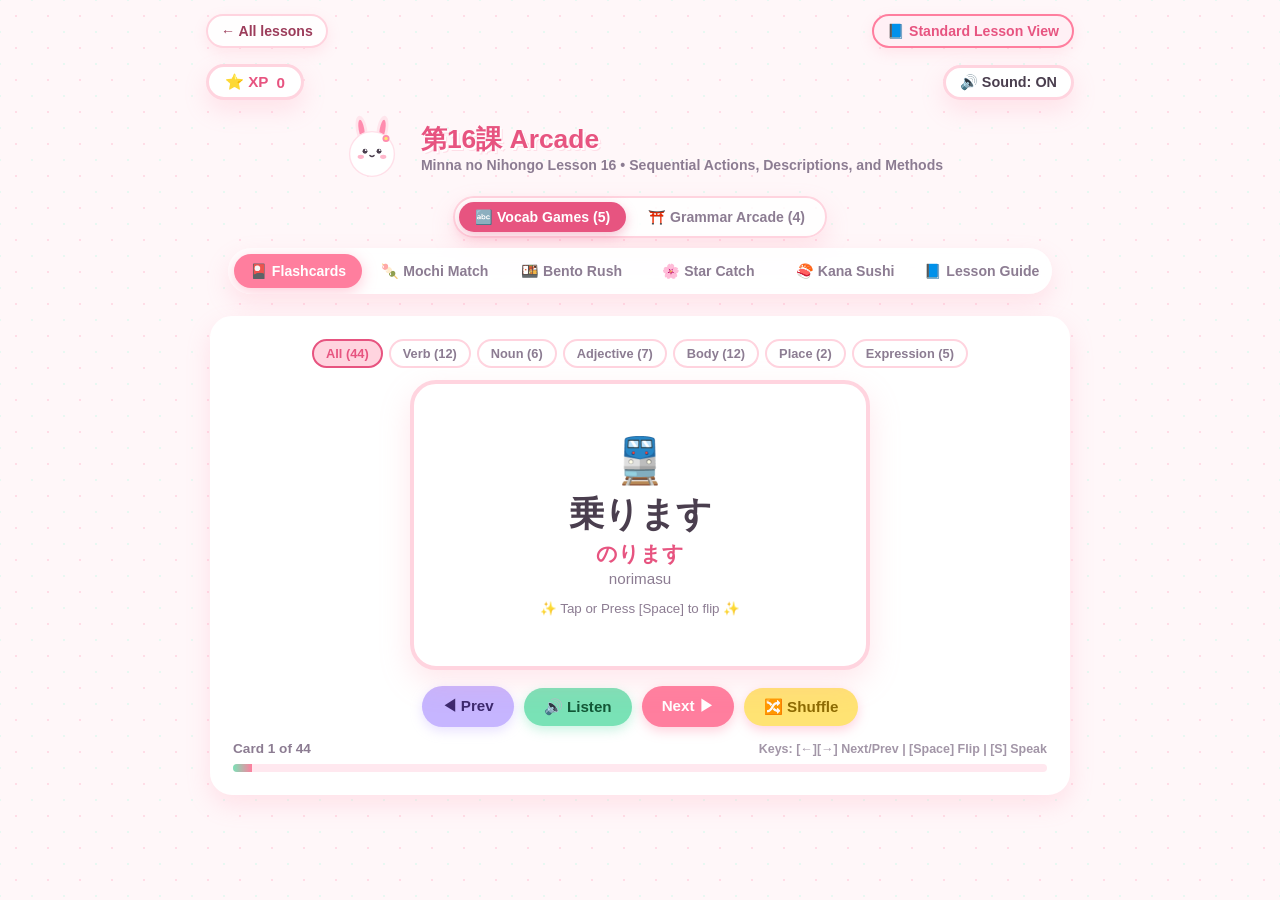
==== commit fb8fb075: "added alll lesson" ====
--- a/Exercise.htm
+++ b/Exercise.htm
@@ -148,7 +148,6 @@
       font-weight: 600;
     }
 
-    /* Mode Switcher: Vocab vs Grammar */
     .arcade-mode-toggle {
       display: flex;
       gap: 6px;
@@ -324,7 +323,7 @@
     .card-face .kanji-text { font-size: 2.2rem; font-weight: 900; color: var(--text-main); }
     .card-face .kana-text { font-size: 1.3rem; font-weight: 700; color: var(--pink-deep); margin-top: 2px; }
     .card-face .romaji-text { font-size: 0.95rem; color: var(--text-muted); margin-top: 2px; }
-    .card-face .english-text { font-size: 1.5rem; font-weight: 900; color: var(--pink-deep); margin-bottom: 10px; }
+    .card-face .english-text { font-size: 1.45rem; font-weight: 900; color: var(--pink-deep); margin-bottom: 8px; line-height: 1.3; }
     .example-sentence {
       background: #FFF0F5;
       padding: 10px 14px;
@@ -479,7 +478,7 @@
       padding: 14px 12px;
       border-radius: 16px;
       font-family: inherit;
-      font-size: 1rem;
+      font-size: 0.98rem;
       font-weight: 800;
       color: var(--text-main);
       cursor: pointer;
@@ -487,6 +486,7 @@
       display: flex;
       align-items: center;
       gap: 10px;
+      text-align: left;
     }
     .quiz-opt-key {
       background: #FFE5EE;
@@ -498,6 +498,7 @@
       align-items: center;
       justify-content: center;
       font-size: 0.8rem;
+      flex-shrink: 0;
     }
     .quiz-opt-btn.correct { background: var(--mint) !important; border-color: var(--mint-dark) !important; color: #0A5531 !important; }
     .quiz-opt-btn.wrong { background: #FFD4D4 !important; border-color: #FF6868 !important; color: #901111 !important; }
@@ -572,7 +573,7 @@
 
     /* KANA SUSHI */
     .scramble-target { text-align: center; margin-bottom: 18px; }
-    .scramble-en { font-size: 1.65rem; font-weight: 900; color: var(--pink-deep); }
+    .scramble-en { font-size: 1.55rem; font-weight: 900; color: var(--pink-deep); }
     .scramble-kanji { font-size: 1.1rem; color: var(--text-muted); font-weight: 700; margin-top: 3px; }
     .scramble-slots { display: flex; gap: 8px; justify-content: center; margin-bottom: 20px; min-height: 55px; flex-wrap: wrap; }
     .slot-box {
@@ -597,10 +598,7 @@
     }
     .kana-tile.used { opacity: 0.2; pointer-events: none; }
 
-    /* =========================================================
-       NEW GRAMMAR GAMES STYLES
-    ========================================================== */
-    /* GAME A: SHINKANSEN SENTENCE BUILDER */
+    /* SHINKANSEN */
     .shinkansen-arena {
       background: linear-gradient(180deg, #E8F5FF 0%, #FFF 100%);
       border: 2px dashed #93D5FF;
@@ -680,7 +678,14 @@
     .chunk-tile:active { transform: scale(0.95); }
     .chunk-tile.used { opacity: 0.2; pointer-events: none; }
 
-    /* GAME B: TAKOYAKI CONJUGATION FLIP */
+    @keyframes shake {
+      0%, 100% { transform: translateX(0); }
+      20%, 60% { transform: translateX(-8px); }
+      40%, 80% { transform: translateX(8px); }
+    }
+    .shake-anim { animation: shake 0.4s ease-in-out; }
+
+    /* TAKOYAKI */
     .takoyaki-grill {
       background: #332729;
       border: 5px solid #231B1C;
@@ -728,8 +733,29 @@
       width: 100%;
       transition: width 0.1s linear;
     }
-
-    /* GAME C: BOBA PARTICLE POP */
+    .takoyaki-plate-btn {
+      background: #FFF;
+      color: #542E0C;
+      border: 3px solid #E58E26;
+      padding: 14px 10px;
+      border-radius: 16px;
+      font-weight: 850;
+      font-size: 1rem;
+      cursor: pointer;
+      transition: all 0.15s;
+    }
+    .takoyaki-plate-btn.correct {
+      background: var(--mint) !important;
+      border-color: var(--mint-dark) !important;
+      color: #0A5531 !important;
+    }
+    .takoyaki-plate-btn.wrong {
+      background: #FFD4D4 !important;
+      border-color: #FF6868 !important;
+      color: #901111 !important;
+    }
+
+    /* BOBA */
     .boba-cup-arena {
       background: linear-gradient(180deg, #FFF0F5 0%, #FFE1EC 100%);
       border: 3px solid #FFC2D6;
@@ -766,7 +792,7 @@
     .boba-pearl-btn.correct { background: var(--mint-dark) !important; color: white !important; }
     .boba-pearl-btn.wrong { background: #E75480 !important; color: white !important; }
 
-    /* GAME D: KONBINI ROLEPLAY */
+    /* KONBINI */
     .dialogue-scene-box {
       background: #FFF;
       border: 3px solid var(--pink-light);
@@ -860,7 +886,10 @@
 <body>
 
   <canvas id="confetti-canvas"></canvas>
-  <a class="course-back" href="index.html" aria-label="Return to all lessons">← All lessons</a>
+<div style="width:100%; max-width:900px; display:flex; justify-content:space-between; align-items:center; padding: 0 16px;">
+  <a class="course-back" href="index.html" aria-label="Return to all lessons" style="margin: 14px 0 0;">← All lessons</a>
+  <a class="course-back" id="textbook-view-btn" href="lesson.html" style="margin: 14px 0 0; background:#FFF0F5; border-color:var(--pink-primary); color:var(--pink-deep);">📘 Standard Lesson View</a>
+</div>
 
   <header>
     <div class="top-bar">
@@ -924,10 +953,7 @@
   </header>
 
   <main>
-    <!-- ==========================================
-         SECTION 1: VOCABULARY ARCADE GAMES
-    =========================================== -->
-    <!-- TAB: FLASHCARDS -->
+    <!-- VOCAB GAME 1: FLASHCARDS -->
     <section id="tab-cards" class="game-section active">
       <div class="kawaii-box">
         <div class="filter-tags" id="filter-tags">
@@ -970,7 +996,7 @@
       </div>
     </section>
 
-    <!-- TAB: MOCHI MATCH -->
+    <!-- VOCAB GAME 2: MOCHI MATCH -->
     <section id="tab-memory" class="game-section">
       <div class="kawaii-box">
         <div class="memory-stats">
@@ -985,7 +1011,7 @@
       </div>
     </section>
 
-    <!-- TAB: BENTO SPEED QUIZ -->
+    <!-- VOCAB GAME 3: BENTO SPEED QUIZ -->
     <section id="tab-quiz" class="game-section">
       <div class="kawaii-box">
         <div class="quiz-header">
@@ -1011,7 +1037,7 @@
       </div>
     </section>
 
-    <!-- TAB: FALLING STAR CATCHER -->
+    <!-- VOCAB GAME 4: FALLING STAR CATCHER -->
     <section id="tab-catcher" class="game-section">
       <div class="kawaii-box">
         <div class="catcher-arena" id="catcher-arena">
@@ -1038,7 +1064,7 @@
       </div>
     </section>
 
-    <!-- TAB: SUSHI KANA SCRAMBLE -->
+    <!-- VOCAB GAME 5: SUSHI KANA SCRAMBLE -->
     <section id="tab-scramble" class="game-section">
       <div class="kawaii-box">
         <div class="scramble-target">
@@ -1059,10 +1085,7 @@
       </div>
     </section>
 
-    <!-- ==========================================
-         SECTION 2: NEW GRAMMAR ARCADE GAMES
-    =========================================== -->
-    <!-- GAME A: SHINKANSEN SENTENCE BUILDER -->
+    <!-- GRAMMAR GAME A: SHINKANSEN SENTENCE BUILDER -->
     <section id="tab-shinkansen" class="game-section">
       <div class="kawaii-box">
         <div style="display:flex; justify-content:space-between; align-items:center; margin-bottom:12px;">
@@ -1078,19 +1101,20 @@
           <div class="train-track" id="shinkansen-train">
             <div class="engine-head">🚅 前</div>
           </div>
-          <small style="color:#6A8699;">Tap any coupled carriage to send it back below</small>
+          <small style="color:#6A8699;" id="shinkansen-feedback-msg">Tap any coupled carriage to send it back below</small>
         </div>
 
         <div class="carriage-pool" id="shinkansen-pool"></div>
 
-        <div style="display:flex; justify-content:center; gap:10px; margin-top:20px;">
+        <div style="display:flex; justify-content:center; gap:10px; margin-top:20px; flex-wrap:wrap;">
           <button class="btn-cute btn-lavender" onclick="resetShinkansenCurrent()">↩ Reset Track</button>
+          <button class="btn-cute" style="background:var(--yellow); color:var(--yellow-dark);" onclick="showShinkansenHint()">💡 Show Order</button>
           <button class="btn-cute btn-mint" onclick="checkShinkansenTrain()">🚀 Launch Train ▶</button>
         </div>
       </div>
     </section>
 
-    <!-- GAME B: TAKOYAKI CONJUGATION FLIP -->
+    <!-- GRAMMAR GAME B: TAKOYAKI CONJUGATION FLIP -->
     <section id="tab-takoyaki" class="game-section">
       <div class="kawaii-box">
         <div style="display:flex; justify-content:space-between; align-items:center; margin-bottom:12px;">
@@ -1112,7 +1136,7 @@
       </div>
     </section>
 
-    <!-- GAME C: BOBA PARTICLE POP -->
+    <!-- GRAMMAR GAME C: BOBA PARTICLE POP -->
     <section id="tab-boba" class="game-section">
       <div class="kawaii-box">
         <div style="display:flex; justify-content:space-between; align-items:center; margin-bottom:12px;">
@@ -1132,7 +1156,7 @@
       </div>
     </section>
 
-    <!-- GAME D: KONBINI ROLEPLAY -->
+    <!-- GRAMMAR GAME D: KONBINI ROLEPLAY -->
     <section id="tab-konbini" class="game-section">
       <div class="kawaii-box">
         <div style="display:flex; justify-content:space-between; align-items:center; margin-bottom:12px;">
@@ -1180,10 +1204,36 @@
     let cardList = [];
     let ACTIVE_LESSON_DATA = null;
     let currentArcadeMode = 'vocab';
+    let missedVocabIds = new Set(JSON.parse(localStorage.getItem('minna_missed_vocab') || '[]'));
 
     const urlParams = new URLSearchParams(window.location.search);
     const rawLessonParam = urlParams.get('lesson') || '16';
     const lessonNumberPadded = String(rawLessonParam).padStart(2, '0');
+
+    // Immediately point the textbook view button to the current lesson number
+    const textbookBtn = document.getElementById('textbook-view-btn');
+    if (textbookBtn) {
+      textbookBtn.href = `lesson.html?lesson=${rawLessonParam}`;
+    }
+
+    function cleanMeaning(str) {
+      if (!str) return '';
+      return String(str).replace(/\s*\[.*?\]|\s*\(.*?\)/g, '').trim();
+    }
+
+    function recordMissedVocab(id) {
+      if (!id) return;
+      missedVocabIds.add(id);
+      localStorage.setItem('minna_missed_vocab', JSON.stringify([...missedVocabIds]));
+      if (currentTab === 'cards') buildFilterButtons(ACTIVE_VOCAB);
+    }
+
+    function removeMissedVocab(id) {
+      if (!id || !missedVocabIds.has(id)) return;
+      missedVocabIds.delete(id);
+      localStorage.setItem('minna_missed_vocab', JSON.stringify([...missedVocabIds]));
+      if (currentTab === 'cards') buildFilterButtons(ACTIVE_VOCAB);
+    }
 
     function getWordIcon(item) {
       if (item.icon) return item.icon;
@@ -1218,6 +1268,7 @@
           kana: v.kana || '',
           romaji: v.romaji || '',
           en: v.meaning || v.en || '',
+          cleanEn: cleanMeaning(v.meaning || v.en || ''),
           type: (v.category || v.type || 'general').toLowerCase(),
           icon: getWordIcon(v),
           example: exText,
@@ -1226,6 +1277,15 @@
       });
     }
 
+    function getSmartDistractors(target, count) {
+      const sameCat = ACTIVE_VOCAB.filter(v => v.id !== target.id && v.type === target.type);
+      const otherCat = ACTIVE_VOCAB.filter(v => v.id !== target.id && v.type !== target.type);
+      const shuffledSame = [...sameCat].sort(() => Math.random() - 0.5);
+      const shuffledOther = [...otherCat].sort(() => Math.random() - 0.5);
+      const combined = [...shuffledSame, ...shuffledOther];
+      return combined.slice(0, count);
+    }
+
     async function loadArcadeLesson() {
       try {
         let res = await fetch(`lessons/lesson-${lessonNumberPadded}.json`);
@@ -1257,7 +1317,6 @@
       }
     }
 
-    // Toggle Vocab Mode vs Grammar Arcade Mode
     function setArcadeMode(mode) {
       currentArcadeMode = mode;
       sound.pop();
@@ -1278,7 +1337,12 @@
       const container = document.getElementById('filter-tags');
       if (!container) return;
       const categories = [...new Set(vocab.map(v => v.type))].filter(Boolean);
+      const missedCount = vocab.filter(v => missedVocabIds.has(v.id)).length;
+      
       let html = `<button class="tag-btn active" onclick="filterCards('all', this)">All (${vocab.length})</button>`;
+      if (missedCount > 0) {
+        html += `<button class="tag-btn" style="border-color:var(--pink-deep); color:var(--pink-deep);" onclick="filterCards('missed', this)">⚠️ Review Missed (${missedCount})</button>`;
+      }
       categories.forEach(cat => {
         const count = vocab.filter(v => v.type === cat).length;
         html += `<button class="tag-btn" onclick="filterCards('${cat}', this)">${cat} (${count})</button>`;
@@ -1576,11 +1640,24 @@
     /* =========================================================
        3. GLOBAL APP CONTROLLER
     ========================================================== */
-    let playerXP = 0;
+    let playerXP = parseInt(localStorage.getItem('minna_player_xp') || '0', 10);
     let currentTab = 'cards';
+    let gameTimeouts = [];
+
+    function setGameTimeout(fn, delay) {
+      const t = setTimeout(fn, delay);
+      gameTimeouts.push(t);
+      return t;
+    }
+
+    function clearGameTimeouts() {
+      gameTimeouts.forEach(t => clearTimeout(t));
+      gameTimeouts = [];
+    }
 
     function addXP(amount) {
       playerXP += amount;
+      localStorage.setItem('minna_player_xp', playerXP);
       document.getElementById('player-xp').innerText = playerXP;
     }
 
@@ -1591,6 +1668,7 @@
     }
 
     function pauseOrStopActiveGames() {
+      clearGameTimeouts();
       if (quizTimer) { clearInterval(quizTimer); quizTimer = null; }
       if (takoyakiTimer) { clearInterval(takoyakiTimer); takoyakiTimer = null; }
       if (catcherActive && !catcherPaused) pauseCatcher();
@@ -1614,12 +1692,10 @@
       if (targetSec) targetSec.classList.add('active');
       currentTab = tabId;
 
-      // Lazy game initializers
       if (tabId === 'memory' && memoryCards.length === 0) initMemoryGame();
       if (tabId === 'quiz') { if (!quizStarted) startQuiz(); else resumeQuizTimer(); }
       if (tabId === 'scramble' && !currentScramble) initScrambleWord();
 
-      // New Grammar Games
       if (tabId === 'shinkansen') initShinkansenGame();
       if (tabId === 'takoyaki') initTakoyakiGame();
       if (tabId === 'boba') initBobaGame();
@@ -1657,7 +1733,9 @@
       document.querySelectorAll('.filter-tags .tag-btn').forEach(b => b.classList.remove('active'));
       btn.classList.add('active');
       if (type === 'all') cardList = [...ACTIVE_VOCAB];
+      else if (type === 'missed') cardList = ACTIVE_VOCAB.filter(v => missedVocabIds.has(v.id));
       else cardList = ACTIVE_VOCAB.filter(v => v.type === type);
+      if (cardList.length === 0) cardList = [...ACTIVE_VOCAB];
       cardIndex = 0; renderCard();
     }
 
@@ -1678,8 +1756,8 @@
 
       let deck = [];
       picked.forEach((item, id) => {
-        deck.push({ id, text: item.kanji, sub: item.kana, isJp: true });
-        deck.push({ id, text: item.en, sub: item.icon, isJp: false });
+        deck.push({ id, vocabId: item.id, text: item.kanji, sub: item.kana, isJp: true });
+        deck.push({ id, vocabId: item.id, text: item.cleanEn, sub: item.icon, isJp: false });
       });
       deck.sort(() => Math.random() - 0.5);
       memoryCards = deck;
@@ -1695,8 +1773,8 @@
             <div class="memory-face memory-front">🌸</div>
             <div class="memory-face memory-back">
               <span class="matched-badge" style="display:none;">✓</span>
-              <div>${card.text}</div>
-              <div class="sub">${card.sub}</div>
+              <div>${escapeHtml(card.text)}</div>
+              <div class="sub">${escapeHtml(card.sub)}</div>
             </div>
           </div>`;
         el.onclick = () => flipMemoryCard(idx, el);
@@ -1725,6 +1803,7 @@
           second.cardEl.querySelector('.matched-badge').style.display = 'block';
           if (c1.isJp) speakJapanese(c1.sub); else if (c2.isJp) speakJapanese(c2.sub);
 
+          removeMissedVocab(c1.vocabId);
           flippedCards = []; pairsLeft--;
           document.getElementById('memory-left').innerText = pairsLeft;
           addXP(15);
@@ -1739,7 +1818,9 @@
           }
         } else {
           sound.wrong();
-          setTimeout(() => {
+          recordMissedVocab(c1.vocabId);
+          recordMissedVocab(c2.vocabId);
+          setGameTimeout(() => {
             first.cardEl.classList.remove('flipped');
             second.cardEl.classList.remove('flipped');
             flippedCards = [];
@@ -1749,14 +1830,16 @@
     }
 
     /* =========================================================
-       VOCAB GAME 3: BENTO SPEED QUIZ
+       VOCAB GAME 3: BENTO SPEED QUIZ (NO-DUPLICATES QUEUE)
     ========================================================== */
     let quizQuestionTotal = 10; let quizCurrentNum = 0; let quizScore = 0; let quizStreak = 0;
     let quizTimer = null; let quizTimeLeft = 10; let quizCurrentItem = null; let quizStarted = false; let quizLock = false;
+    let quizDeck = [];
 
     function startQuiz() {
       if (!ACTIVE_VOCAB || ACTIVE_VOCAB.length === 0) return;
       quizStarted = true; quizCurrentNum = 0; quizScore = 0; quizStreak = 0;
+      quizDeck = [...ACTIVE_VOCAB].sort(() => Math.random() - 0.5);
       document.getElementById('quiz-score').innerText = `Score: 0`;
       document.getElementById('streak-indicator').innerText = `🔥 Streak: 0`;
       loadQuizQuestion();
@@ -1770,34 +1853,37 @@
         fill.style.width = Math.max(0, (quizTimeLeft / 10 * 100)) + '%';
         if (quizTimeLeft <= 0) {
           clearInterval(quizTimer); sound.wrong(); quizStreak = 0;
+          if (quizCurrentItem) recordMissedVocab(quizCurrentItem.id);
           document.getElementById('streak-indicator').innerText = `🔥 Streak: 0`;
           highlightCorrectAnswer();
-          setTimeout(loadQuizQuestion, 1200);
+          setGameTimeout(loadQuizQuestion, 1600);
         }
       }, 100);
     }
     function loadQuizQuestion() {
       clearInterval(quizTimer); quizLock = false;
-      if (quizCurrentNum >= quizQuestionTotal) {
+      if (quizCurrentNum >= quizQuestionTotal || quizDeck.length === 0) {
         sound.fanfare(); fireConfetti(120);
         showModal('Quiz Complete! 🍱', `Score: ${quizScore} points! +80 XP`);
         addXP(80); quizStarted = false; return;
       }
       quizCurrentNum++;
       document.getElementById('quiz-curr').innerText = quizCurrentNum;
-      quizCurrentItem = ACTIVE_VOCAB[Math.floor(Math.random() * ACTIVE_VOCAB.length)];
+      quizCurrentItem = quizDeck.pop();
       document.getElementById('quiz-prompt').innerText = quizCurrentItem.kanji;
       document.getElementById('quiz-prompt-sub').innerText = quizCurrentItem.kana;
       speakJapanese(quizCurrentItem.kana);
 
-      const distractors = ACTIVE_VOCAB.filter(v => v.kanji !== quizCurrentItem.kanji).sort(() => Math.random() - 0.5);
-      const choices = [quizCurrentItem, distractors[0], distractors[1], distractors[2]].filter(Boolean).sort(() => Math.random() - 0.5);
+      const distractors = getSmartDistractors(quizCurrentItem, 3);
+      const choices = [quizCurrentItem, ...distractors].sort(() => Math.random() - 0.5);
       const container = document.getElementById('quiz-options');
       container.innerHTML = '';
       choices.forEach((choice, i) => {
         const btn = document.createElement('button');
         btn.className = 'quiz-opt-btn';
-        btn.innerHTML = `<span class="quiz-opt-key">${i + 1}</span> ${choice.icon} ${choice.en}`;
+        btn.dataset.choiceId = choice.id;
+        btn.dataset.isCorrect = (choice.id === quizCurrentItem.id);
+        btn.innerHTML = `<span class="quiz-opt-key">${i + 1}</span> ${choice.icon} ${escapeHtml(choice.cleanEn)}`;
         btn.onclick = () => answerQuiz(choice, btn);
         container.appendChild(btn);
       });
@@ -1807,33 +1893,38 @@
     }
     function answerQuiz(choice, btn) {
       if (quizLock) return; quizLock = true; clearInterval(quizTimer);
-      if (choice.kanji === quizCurrentItem.kanji) {
+      if (choice.id === quizCurrentItem.id) {
         sound.correct(); btn.classList.add('correct'); quizStreak++;
+        removeMissedVocab(quizCurrentItem.id);
         quizScore += 100 + (quizStreak * 20); addXP(20);
         document.getElementById('quiz-score').innerText = `Score: ${quizScore}`;
         document.getElementById('streak-indicator').innerText = `🔥 Streak: ${quizStreak}`;
+        setGameTimeout(loadQuizQuestion, 1100);
       } else {
         sound.wrong(); btn.classList.add('wrong'); quizStreak = 0;
+        recordMissedVocab(quizCurrentItem.id);
         document.getElementById('streak-indicator').innerText = `🔥 Streak: 0`;
         highlightCorrectAnswer();
-      }
-      setTimeout(loadQuizQuestion, 1200);
+        setGameTimeout(loadQuizQuestion, 1800);
+      }
     }
     function highlightCorrectAnswer() {
       document.querySelectorAll('.quiz-opt-btn').forEach(btn => {
-        if (btn.innerText.includes(quizCurrentItem.en)) btn.classList.add('correct');
+        if (btn.dataset.isCorrect === 'true') btn.classList.add('correct');
       });
     }
 
     /* =========================================================
-       VOCAB GAME 4: STAR CATCHER
+       VOCAB GAME 4: STAR CATCHER (SMART DISTRACTORS)
     ========================================================== */
     let catcherScore = 0; let catcherLives = 3; let catcherActive = false; let catcherPaused = false;
     let starInterval = null; let currentStarY = 0; let currentStarItem = null;
+    let catcherQueue = [];
 
     function startCatcherGame() {
       if (!ACTIVE_VOCAB || ACTIVE_VOCAB.length === 0) return;
       catcherScore = 0; catcherLives = 3; catcherActive = true; catcherPaused = false;
+      catcherQueue = [...ACTIVE_VOCAB].sort(() => Math.random() - 0.5);
       document.getElementById('catcher-score').innerText = catcherScore;
       document.getElementById('catcher-lives').innerText = '❤️❤️❤️';
       document.getElementById('catcher-start-btn').style.display = 'none';
@@ -1848,17 +1939,19 @@
       const star = document.getElementById('active-star');
       star.style.display = 'flex'; star.style.top = currentStarY + 'px';
       star.style.left = (25 + Math.random() * 50) + '%';
-      currentStarItem = ACTIVE_VOCAB[Math.floor(Math.random() * ACTIVE_VOCAB.length)];
+      
+      if (catcherQueue.length === 0) catcherQueue = [...ACTIVE_VOCAB].sort(() => Math.random() - 0.5);
+      currentStarItem = catcherQueue.pop();
       document.getElementById('star-text').innerText = `${currentStarItem.kanji} (${currentStarItem.kana})`;
 
-      const distractors = ACTIVE_VOCAB.filter(v => v.kanji !== currentStarItem.kanji).sort(() => Math.random() - 0.5);
-      const basketChoices = [currentStarItem, distractors[0], distractors[1]].filter(Boolean).sort(() => Math.random() - 0.5);
+      const distractors = getSmartDistractors(currentStarItem, 2);
+      const basketChoices = [currentStarItem, ...distractors].sort(() => Math.random() - 0.5);
       const zone = document.getElementById('catcher-baskets');
       zone.innerHTML = '';
       basketChoices.forEach(item => {
         const btn = document.createElement('button');
         btn.className = 'basket-btn';
-        btn.innerText = item.en;
+        btn.innerText = item.cleanEn;
         btn.onclick = () => catchWord(item);
         zone.appendChild(btn);
       });
@@ -1872,18 +1965,23 @@
         currentStarY += speed;
         star.style.top = currentStarY + 'px';
         if (currentStarY > 265) {
-          clearInterval(starInterval); sound.wrong(); catcherLives--; updateCatcherLives();
+          clearInterval(starInterval); sound.wrong();
+          if (currentStarItem) recordMissedVocab(currentStarItem.id);
+          catcherLives--; updateCatcherLives();
         }
       }, 30);
     }
     function catchWord(selectedItem) {
       if (!catcherActive || catcherPaused) return;
-      if (selectedItem.kanji === currentStarItem.kanji) {
+      if (selectedItem.id === currentStarItem.id) {
         sound.correct(); catcherScore += 100; addXP(15);
+        removeMissedVocab(currentStarItem.id);
         document.getElementById('catcher-score').innerText = catcherScore;
         clearInterval(starInterval); spawnStar();
       } else {
-        sound.wrong(); catcherLives--; updateCatcherLives();
+        sound.wrong();
+        recordMissedVocab(currentStarItem.id);
+        catcherLives--; updateCatcherLives();
       }
     }
     function updateCatcherLives() {
@@ -1916,7 +2014,7 @@
       const tilesContainer = document.getElementById('scramble-tiles');
       tilesContainer.innerHTML = '';
       const shuffled = currentScramble.kana.split('').sort(() => Math.random() - 0.5);
-      shuffled.forEach((char, tileId) => {
+      shuffled.forEach((char) => {
         const tile = document.createElement('div');
         tile.className = 'kana-tile';
         tile.innerText = char;
@@ -1943,8 +2041,12 @@
       if (placedLetters.length === currentScramble.kana.length) {
         if (placedLetters.map(p => p.char).join('') === currentScramble.kana) {
           sound.correct(); speakJapanese(currentScramble.kana); addXP(25); fireConfetti(60);
-          setTimeout(nextScrambleWord, 1000);
-        } else sound.wrong();
+          removeMissedVocab(currentScramble.id);
+          setGameTimeout(nextScrambleWord, 1000);
+        } else {
+          sound.wrong();
+          recordMissedVocab(currentScramble.id);
+        }
       }
     }
     function removePlacedSlot(index) {
@@ -1973,16 +2075,29 @@
     }
 
     /* =========================================================
-       NEW GRAMMAR GAME A: SHINKANSEN SENTENCE BUILDER
+       GRAMMAR GAME A: SHINKANSEN SENTENCE BUILDER
     ========================================================== */
     let shinkansenIndex = 0;
     let shinkansenCoupled = [];
     let shinkansenTarget = null;
+    let shinkansenDeck = [];
 
     function getShinkansenData() {
       if (ACTIVE_LESSON_DATA && ACTIVE_LESSON_DATA.grammarDrills && ACTIVE_LESSON_DATA.grammarDrills.sentences) {
         return ACTIVE_LESSON_DATA.grammarDrills.sentences;
       }
+      if (ACTIVE_LESSON_DATA && ACTIVE_LESSON_DATA.grammar) {
+        const fallbacks = [];
+        ACTIVE_LESSON_DATA.grammar.forEach(g => {
+          (g.examples || []).forEach(ex => {
+            const parts = ex.kanji.split(/(?<=[、。])/).filter(Boolean);
+            if (parts.length >= 2) {
+              fallbacks.push({ en: ex.translation, chunks: parts });
+            }
+          });
+        });
+        if (fallbacks.length) return fallbacks;
+      }
       return [
         { en: "I went jogging, took a shower, and came to work.", chunks: ["今朝ジョギングをして、", "シャワーを浴びて、", "仕事に来ました。"] }
       ];
@@ -1990,9 +2105,12 @@
 
     function initShinkansenGame() {
       const sentences = getShinkansenData();
-      shinkansenTarget = sentences[shinkansenIndex % sentences.length];
-      document.getElementById('shinkansen-curr').innerText = `${(shinkansenIndex % sentences.length) + 1}/${sentences.length}`;
+      if (!shinkansenDeck.length) shinkansenDeck = [...sentences].sort(() => Math.random() - 0.5);
+      shinkansenTarget = shinkansenDeck[shinkansenIndex % shinkansenDeck.length];
+      
+      document.getElementById('shinkansen-curr').innerText = `${(shinkansenIndex % shinkansenDeck.length) + 1}/${shinkansenDeck.length}`;
       document.getElementById('shinkansen-target-en').innerText = `Assemble: "${shinkansenTarget.en}"`;
+      document.getElementById('shinkansen-feedback-msg').innerText = "Tap carriages in the correct sequence";
 
       shinkansenCoupled = [];
       renderShinkansenTrack();
@@ -2043,9 +2161,17 @@
       renderShinkansenTrack();
     }
 
+    function showShinkansenHint() {
+      sound.pop();
+      document.getElementById('shinkansen-feedback-msg').innerText = `💡 Order: ${shinkansenTarget.chunks.join(' ➔ ')}`;
+    }
+
     function checkShinkansenTrain() {
+      const track = document.getElementById('shinkansen-train');
       if (shinkansenCoupled.length !== shinkansenTarget.chunks.length) {
         sound.wrong();
+        track.classList.add('shake-anim');
+        setGameTimeout(() => track.classList.remove('shake-anim'), 450);
         return;
       }
       const isCorrect = shinkansenCoupled.every((c, i) => c.text === shinkansenTarget.chunks[i]);
@@ -2055,20 +2181,22 @@
         speakJapanese(shinkansenTarget.chunks.join(''));
         fireConfetti(70);
 
-        const track = document.getElementById('shinkansen-train');
         track.style.transform = 'translateX(100px)';
-        setTimeout(() => {
+        setGameTimeout(() => {
           track.style.transform = 'none';
           shinkansenIndex++;
           initShinkansenGame();
         }, 1200);
       } else {
         sound.wrong();
+        track.classList.add('shake-anim');
+        setGameTimeout(() => track.classList.remove('shake-anim'), 450);
+        document.getElementById('shinkansen-feedback-msg').innerText = "Incorrect order! Check particles or use the Hint button.";
       }
     }
 
     /* =========================================================
-       NEW GRAMMAR GAME B: TAKOYAKI CONJUGATION FLIP
+       GRAMMAR GAME B: TAKOYAKI CONJUGATION FLIP
     ========================================================== */
     let takoyakiIndex = 0;
     let takoyakiScore = 0;
@@ -2076,11 +2204,22 @@
     let takoyakiTimeLeft = 8;
     let takoyakiTarget = null;
     let takoyakiLock = false;
+    let takoyakiDeck = [];
 
     function getTakoyakiData() {
       if (ACTIVE_LESSON_DATA && ACTIVE_LESSON_DATA.grammarDrills && ACTIVE_LESSON_DATA.grammarDrills.conjugations) {
         return ACTIVE_LESSON_DATA.grammarDrills.conjugations;
       }
+      const verbs = ACTIVE_VOCAB.filter(v => v.type.includes('verb'));
+      if (verbs.length) {
+        return verbs.map(v => ({
+          prompt: v.kanji,
+          form: "Negative / て-form",
+          answer: v.kana.replace(/ます$/, 'て'),
+          options: [v.kana.replace(/ます$/, 'て'), v.kana.replace(/ます$/, 'た'), v.kana.replace(/ます$/, 'ない')],
+          hint: `${v.kanji} is a verb form drill`
+        }));
+      }
       return [
         { prompt: "乗ります (のります)", form: "て-form", answer: "のって", options: ["のって", "のりて", "のいで"], hint: "Group 1: -り changes to -って" }
       ];
@@ -2088,7 +2227,8 @@
 
     function initTakoyakiGame() {
       const conjugations = getTakoyakiData();
-      takoyakiTarget = conjugations[takoyakiIndex % conjugations.length];
+      if (!takoyakiDeck.length) takoyakiDeck = [...conjugations].sort(() => Math.random() - 0.5);
+      takoyakiTarget = takoyakiDeck[takoyakiIndex % takoyakiDeck.length];
       takoyakiLock = false;
 
       const ball = document.getElementById('active-takoyaki');
@@ -2103,11 +2243,8 @@
 
       shuffled.forEach(opt => {
         const btn = document.createElement('button');
-        btn.className = 'btn-cute';
-        btn.style.background = '#FFF';
-        btn.style.color = '#542E0C';
-        btn.style.border = '3px solid #E58E26';
-        btn.style.padding = '14px 10px';
+        btn.className = 'takoyaki-plate-btn';
+        btn.dataset.plate = opt;
         btn.innerText = opt;
         btn.onclick = () => answerTakoyaki(opt, btn);
         platesContainer.appendChild(btn);
@@ -2127,12 +2264,23 @@
         fill.style.width = Math.max(0, (takoyakiTimeLeft / 8 * 100)) + '%';
         if (takoyakiTimeLeft <= 0) {
           clearInterval(takoyakiTimer);
+          takoyakiLock = true;
           sound.wrong();
           document.getElementById('active-takoyaki').classList.add('burnt');
-          document.getElementById('takoyaki-hint').innerText = `Burnt! 💡 ${takoyakiTarget.hint || ''}`;
-          setTimeout(() => { takoyakiIndex++; initTakoyakiGame(); }, 1800);
+          highlightCorrectTakoyakiPlate();
+          document.getElementById('takoyaki-hint').innerText = `Burnt! Correct: 「${takoyakiTarget.answer}」. 💡 ${takoyakiTarget.hint || ''}`;
+          setGameTimeout(() => { takoyakiIndex++; initTakoyakiGame(); }, 2400);
         }
       }, 100);
+    }
+
+    function highlightCorrectTakoyakiPlate() {
+      document.querySelectorAll('#takoyaki-plates button').forEach(b => {
+        b.disabled = true;
+        if (b.dataset.plate === takoyakiTarget.answer) {
+          b.classList.add('correct');
+        }
+      });
     }
 
     function answerTakoyaki(choice, btn) {
@@ -2141,39 +2289,61 @@
       clearInterval(takoyakiTimer);
 
       const ball = document.getElementById('active-takoyaki');
+      highlightCorrectTakoyakiPlate();
+
       if (choice === takoyakiTarget.answer) {
         sound.correct();
         ball.classList.add('flipped-ok');
-        btn.style.background = 'var(--mint)';
         takoyakiScore += 100;
         addXP(20);
         document.getElementById('takoyaki-score').innerText = takoyakiScore;
-        document.getElementById('takoyaki-hint').innerText = "Oishi! Perfectly flipped! 🐙";
+        document.getElementById('takoyaki-hint').innerText = "Oishii! Perfectly flipped! 🐙";
         speakJapanese(takoyakiTarget.answer);
+        setGameTimeout(() => {
+          takoyakiIndex++;
+          initTakoyakiGame();
+        }, 1500);
       } else {
         sound.wrong();
         ball.classList.add('burnt');
-        btn.style.background = '#FFD4D4';
-        document.getElementById('takoyaki-hint').innerText = `Oops! 💡 ${takoyakiTarget.hint || ''}`;
-      }
-
-      setTimeout(() => {
-        takoyakiIndex++;
-        initTakoyakiGame();
-      }, 1600);
+        btn.classList.add('wrong');
+        document.getElementById('takoyaki-hint').innerText = `Burnt! Correct: 「${takoyakiTarget.answer}」. 💡 ${takoyakiTarget.hint || ''}`;
+        setGameTimeout(() => {
+          takoyakiIndex++;
+          initTakoyakiGame();
+        }, 2400);
+      }
     }
 
     /* =========================================================
-       NEW GRAMMAR GAME C: BOBA PARTICLE POP
+       GRAMMAR GAME C: BOBA PARTICLE POP
     ========================================================== */
     let bobaIndex = 0;
     let bobaTarget = null;
     let bobaLock = false;
+    let bobaDeck = [];
 
     function getBobaData() {
       if (ACTIVE_LESSON_DATA && ACTIVE_LESSON_DATA.grammarDrills && ACTIVE_LESSON_DATA.grammarDrills.particles) {
         return ACTIVE_LESSON_DATA.grammarDrills.particles;
       }
+      if (ACTIVE_LESSON_DATA && ACTIVE_LESSON_DATA.grammar) {
+        const extracted = [];
+        const commonP = ['に', 'を', 'で', 'は', 'へ', 'も', 'の', 'から', 'まで'];
+        ACTIVE_LESSON_DATA.grammar.forEach(g => {
+          (g.examples || []).forEach(ex => {
+            for (let p of commonP) {
+              if (ex.kanji.includes(p)) {
+                const cloze = ex.kanji.replace(p, ' [ ? ] ');
+                const opts = [p, ...commonP.filter(x => x !== p).sort(() => Math.random() - 0.5).slice(0, 3)].sort(() => Math.random() - 0.5);
+                extracted.push({ sentence: cloze, answer: p, options: opts, hint: ex.translation });
+                break;
+              }
+            }
+          });
+        });
+        if (extracted.length) return extracted;
+      }
       return [
         { sentence: "大阪駅から新快速 [ ? ] 乗ります。", answer: "に", options: ["に", "を", "で", "へ"], hint: "Boarding vehicle uses に" }
       ];
@@ -2181,10 +2351,11 @@
 
     function initBobaGame() {
       const drills = getBobaData();
-      bobaTarget = drills[bobaIndex % drills.length];
+      if (!bobaDeck.length) bobaDeck = [...drills].sort(() => Math.random() - 0.5);
+      bobaTarget = bobaDeck[bobaIndex % bobaDeck.length];
       bobaLock = false;
 
-      document.getElementById('boba-curr').innerText = `${(bobaIndex % drills.length) + 1}/${drills.length}`;
+      document.getElementById('boba-curr').innerText = `${(bobaIndex % bobaDeck.length) + 1}/${bobaDeck.length}`;
       document.getElementById('boba-sentence').innerText = bobaTarget.sentence;
       document.getElementById('boba-hint').innerText = "Tap the correct particle pearl to complete the drink!";
 
@@ -2193,6 +2364,7 @@
       bobaTarget.options.forEach(p => {
         const btn = document.createElement('button');
         btn.className = 'boba-pearl-btn';
+        btn.dataset.pearl = p;
         btn.innerText = p;
         btn.onclick = () => answerBoba(p, btn);
         zone.appendChild(btn);
@@ -2203,36 +2375,53 @@
       if (bobaLock) return;
       bobaLock = true;
 
+      document.querySelectorAll('.boba-pearl-btn').forEach(b => {
+        b.disabled = true;
+        if (b.dataset.pearl === bobaTarget.answer) b.classList.add('correct');
+      });
+
       if (selected === bobaTarget.answer) {
         sound.correct();
-        btn.classList.add('correct');
         addXP(25);
         document.getElementById('boba-sentence').innerText = bobaTarget.sentence.replace('[ ? ]', `[ ${selected} ]`);
-        document.getElementById('boba-hint').innerText = `✨ ${bobaTarget.hint || 'Great job!'}`;
+        document.getElementById('boba-hint').innerText = `✨ Correct! ${bobaTarget.hint || ''}`;
         speakJapanese(bobaTarget.sentence.replace('[ ? ]', selected));
         fireConfetti(50);
+        setGameTimeout(() => {
+          bobaIndex++;
+          initBobaGame();
+        }, 1500);
       } else {
         sound.wrong();
         btn.classList.add('wrong');
-        document.getElementById('boba-hint').innerText = `💡 ${bobaTarget.hint || 'Try to remember the particle rule!'}`;
-      }
-
-      setTimeout(() => {
-        bobaIndex++;
-        initBobaGame();
-      }, 1600);
+        document.getElementById('boba-hint').innerText = `❌ Correct was 「${bobaTarget.answer}」. 💡 ${bobaTarget.hint || ''}`;
+        setGameTimeout(() => {
+          bobaIndex++;
+          initBobaGame();
+        }, 2300);
+      }
     }
 
     /* =========================================================
-       NEW GRAMMAR GAME D: KONBINI ROLEPLAY
+       GRAMMAR GAME D: KONBINI ROLEPLAY
     ========================================================== */
     let konbiniIndex = 0;
     let konbiniTarget = null;
     let konbiniLock = false;
+    let konbiniDeck = [];
 
     function getKonbiniData() {
       if (ACTIVE_LESSON_DATA && ACTIVE_LESSON_DATA.grammarDrills && ACTIVE_LESSON_DATA.grammarDrills.dialogues) {
         return ACTIVE_LESSON_DATA.grammarDrills.dialogues;
+      }
+      if (ACTIVE_LESSON_DATA && ACTIVE_LESSON_DATA.exercises) {
+        return ACTIVE_LESSON_DATA.exercises.map(ex => ({
+          situation: "Self-Check Drill",
+          speaker: "店員",
+          prompt: ex.prompt ? ex.prompt.kanji : ex.question,
+          options: (ex.options || []).map((o, idx) => ({ text: o, correct: idx === ex.answer })),
+          tip: ex.explanation
+        }));
       }
       return [
         {
@@ -2250,10 +2439,11 @@
 
     function initKonbiniGame() {
       const dialogues = getKonbiniData();
-      konbiniTarget = dialogues[konbiniIndex % dialogues.length];
+      if (!konbiniDeck.length) konbiniDeck = [...dialogues].sort(() => Math.random() - 0.5);
+      konbiniTarget = konbiniDeck[konbiniIndex % konbiniDeck.length];
       konbiniLock = false;
 
-      document.getElementById('konbini-curr').innerText = `${(konbiniIndex % dialogues.length) + 1}/${dialogues.length}`;
+      document.getElementById('konbini-curr').innerText = `${(konbiniIndex % konbiniDeck.length) + 1}/${konbiniDeck.length}`;
       document.getElementById('konbini-speaker').innerText = `${konbiniTarget.speaker} (${konbiniTarget.situation || 'Conversation'})`;
       document.getElementById('konbini-prompt').innerText = konbiniTarget.prompt;
       document.getElementById('konbini-feedback').style.display = 'none';
@@ -2265,6 +2455,7 @@
       konbiniTarget.options.forEach((opt) => {
         const btn = document.createElement('button');
         btn.className = 'roleplay-choice-btn';
+        btn.dataset.isCorrect = opt.correct;
         btn.innerText = opt.text;
         btn.onclick = () => answerKonbini(opt, btn);
         choicesBox.appendChild(btn);
@@ -2278,23 +2469,30 @@
       const feedback = document.getElementById('konbini-feedback');
       feedback.style.display = 'block';
 
+      document.querySelectorAll('.roleplay-choice-btn').forEach(b => {
+        b.disabled = true;
+        if (b.dataset.isCorrect === 'true') b.classList.add('correct');
+      });
+
       if (opt.correct) {
         sound.correct();
-        btn.classList.add('correct');
         addXP(30);
-        feedback.innerHTML = `💖 <strong>Natural Response!</strong><br>${konbiniTarget.tip || ''}`;
+        feedback.innerHTML = `💖 <strong>Natural Response!</strong><br>${escapeHtml(konbiniTarget.tip || '')}`;
         speakJapanese(opt.text);
         fireConfetti(60);
+        setGameTimeout(() => {
+          konbiniIndex++;
+          initKonbiniGame();
+        }, 2200);
       } else {
         sound.wrong();
         btn.classList.add('wrong');
-        feedback.innerHTML = `💧 <strong>Grammar Tip:</strong><br>${konbiniTarget.tip || 'Look closely at the verb connection or particle!'}`;
-      }
-
-      setTimeout(() => {
-        konbiniIndex++;
-        initKonbiniGame();
-      }, 2500);
+        feedback.innerHTML = `💧 <strong>Grammar Tip:</strong><br>${escapeHtml(konbiniTarget.tip || 'Pay close attention to particle usage or verb connection!')}`;
+        setGameTimeout(() => {
+          konbiniIndex++;
+          initKonbiniGame();
+        }, 3000);
+      }
     }
 
     /* =========================================================
@@ -2370,6 +2568,7 @@
     requestAnimationFrame(updateConfetti);
 
     window.addEventListener('DOMContentLoaded', () => {
+      document.getElementById('player-xp').innerText = playerXP;
       loadArcadeLesson().then(() => {
         const savedWriting = localStorage.getItem(`minna_lesson_${lessonNumberPadded}_writing`);
         const writingInput = document.getElementById('lesson-writing-input');
@@ -2378,4 +2577,4 @@
     });
   </script>
 </body>
-</html>+</html>
